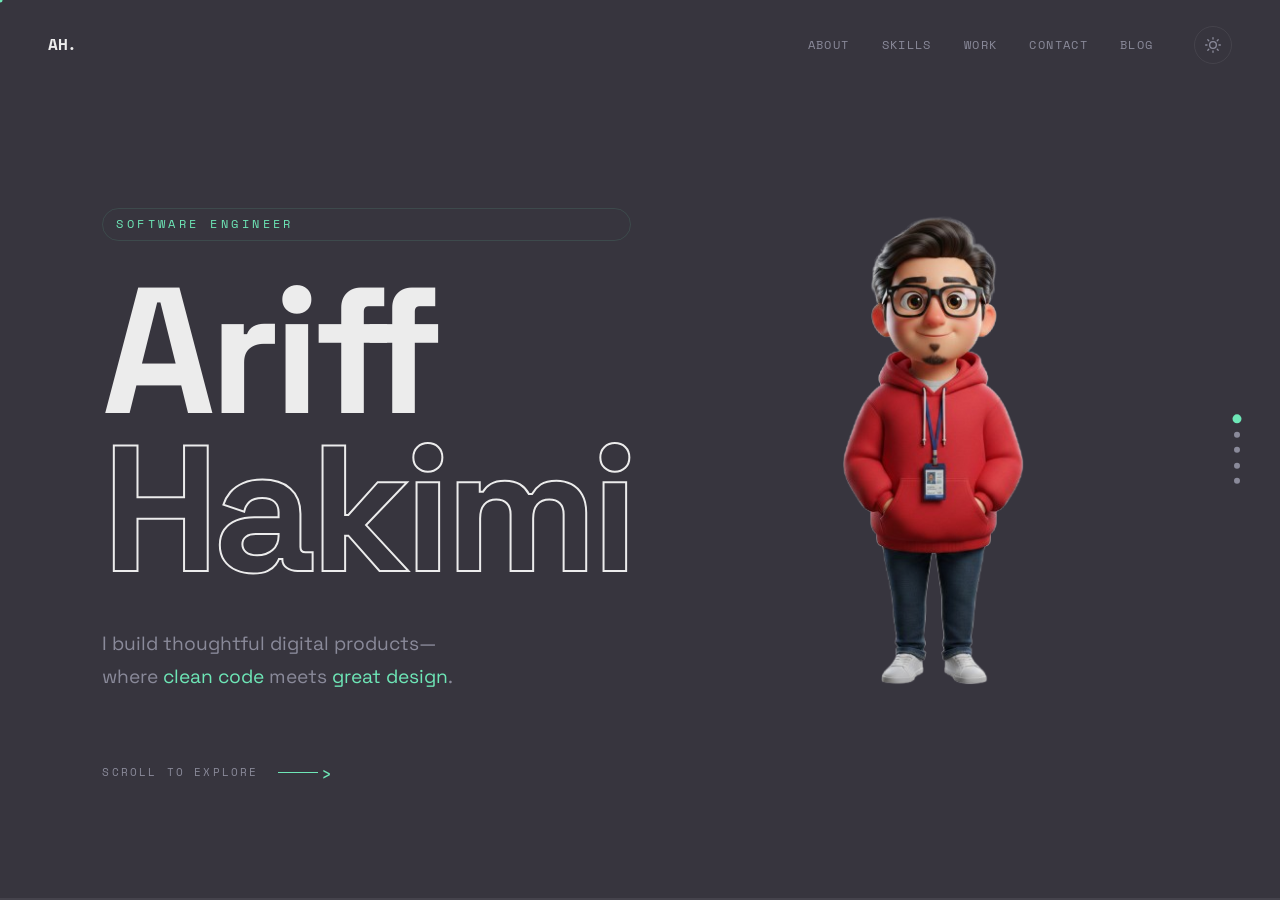
==== index.html @ 16400942 "Enable horizontal swipe navigation on mobile Replace the vertical-scroll mobile layout with the same" ====
<!DOCTYPE html>
<html lang="en" data-theme="dark">
<head>
  <meta charset="UTF-8" />
  <meta name="viewport" content="width=device-width, initial-scale=1.0" />
  <title>Ariff Hakimi — Software Engineer</title>
  <link rel="preconnect" href="https://fonts.googleapis.com" />
  <link rel="preconnect" href="https://fonts.gstatic.com" crossorigin />
  <link href="https://fonts.googleapis.com/css2?family=Space+Grotesk:wght@300;400;500;600;700&family=Space+Mono:ital,wght@0,400;0,700;1,400&display=swap" rel="stylesheet" />
  <link rel="stylesheet" href="style.css" />
</head>
<body>

  <!-- Custom cursor -->
  <div class="cursor" id="cursor"></div>
  <div class="cursor-dot" id="cursorDot"></div>

  <!-- Fixed nav -->
  <nav class="nav">
    <a href="#" class="nav-logo" onclick="scrollToPanel(0)">AH.</a>
    <div class="nav-right">
      <div class="nav-links">
        <button class="nav-link" onclick="scrollToPanel(1)">About</button>
        <button class="nav-link" onclick="scrollToPanel(2)">Skills</button>
        <button class="nav-link" onclick="scrollToPanel(3)">Work</button>
        <button class="nav-link" onclick="scrollToPanel(4)">Contact</button>
        <a href="blog.html" class="nav-link">Blog</a>
      </div>
      <button class="theme-toggle" id="themeToggle" aria-label="Toggle theme">
        <svg class="icon-sun" xmlns="http://www.w3.org/2000/svg" viewBox="0 0 24 24" fill="none" stroke="currentColor" stroke-width="2" stroke-linecap="round" stroke-linejoin="round">
          <circle cx="12" cy="12" r="5"/><line x1="12" y1="1" x2="12" y2="3"/><line x1="12" y1="21" x2="12" y2="23"/><line x1="4.22" y1="4.22" x2="5.64" y2="5.64"/><line x1="18.36" y1="18.36" x2="19.78" y2="19.78"/><line x1="1" y1="12" x2="3" y2="12"/><line x1="21" y1="12" x2="23" y2="12"/><line x1="4.22" y1="19.78" x2="5.64" y2="18.36"/><line x1="18.36" y1="5.64" x2="19.78" y2="4.22"/>
        </svg>
        <svg class="icon-moon" xmlns="http://www.w3.org/2000/svg" viewBox="0 0 24 24" fill="none" stroke="currentColor" stroke-width="2" stroke-linecap="round" stroke-linejoin="round">
          <path d="M21 12.79A9 9 0 1 1 11.21 3 7 7 0 0 0 21 12.79z"/>
        </svg>
      </button>
    </div>
  </nav>

  <!-- Progress indicator -->
  <div class="progress-track">
    <div class="progress-fill" id="progressFill"></div>
  </div>

  <!-- Section dots indicator -->
  <div class="section-dots" id="sectionDots">
    <button class="dot active" onclick="scrollToPanel(0)" aria-label="Hero"></button>
    <button class="dot" onclick="scrollToPanel(1)" aria-label="About"></button>
    <button class="dot" onclick="scrollToPanel(2)" aria-label="Skills"></button>
    <button class="dot" onclick="scrollToPanel(3)" aria-label="Projects"></button>
    <button class="dot" onclick="scrollToPanel(4)" aria-label="Contact"></button>
  </div>

  <!-- Horizontal scroll wrapper -->
  <div class="scroll-wrapper" id="scrollWrapper">

    <!-- ─── PANEL 1: HERO ─────────────────────────────────── -->
    <section class="panel panel-hero" id="panel-0">
      <div class="panel-inner">
        <span class="eyebrow">Software Engineer</span>
        <h1 class="hero-name">
          <span class="name-line">Ariff</span>
          <span class="name-line accent-stroke">Hakimi</span>
        </h1>
        <p class="hero-sub">
          I build thoughtful digital products—<br />
          where <em>clean code</em> meets <em>great design</em>.
        </p>
        <div class="scroll-hint">
          <span class="scroll-hint-text scroll-hint-desktop">scroll to explore</span>
          <span class="scroll-hint-text scroll-hint-mobile">swipe to explore</span>
          <div class="scroll-hint-arrow">
            <div class="arrow-line"></div>
            <div class="arrow-head">›</div>
          </div>
        </div>
      </div>
      <div class="hero-gif-wrap">
        <img src="public/heroimg.png" alt="Ariff Hakimi" class="hero-gif" />
      </div>
    </section>

    <!-- ─── PANEL 2: ABOUT ────────────────────────────────── -->
    <section class="panel panel-about" id="panel-1">
      <div class="panel-inner about-inner">
        <div class="panel-label">02 / About</div>
        <h2 class="section-heading">A bit<br />about me.</h2>
        <div class="about-body">
          <p>
            I'm a software engineer passionate about building things that live on the internet.
            I care deeply about <em>developer experience</em>, <em>performance</em>, and making
            interfaces that feel as good as they look.
          </p>
          <p>
            Currently exploring the intersections of modern web architecture, AI tooling,
            and beautifully functional UX.
          </p>
          <div class="about-stats">
            <div class="stat">
              <span class="stat-num">6+</span>
              <span class="stat-label">Years coding</span>
            </div>
            <div class="stat">
              <span class="stat-num">10+</span>
              <span class="stat-label">Projects involved</span>
            </div>
            <div class="stat">
              <span class="stat-num">∞</span>
              <span class="stat-label">Curiosity</span>
            </div>
          </div>
        </div>
      </div>

      <!-- Career timeline -->
      <div class="timeline-wrap">
        <div class="panel-label">Career</div>
        <div class="timeline">

          <div class="tl-item" data-index="0">
            <div class="tl-dot"></div>
            <div class="tl-content">
              <span class="tl-period">Sept 2019 – May 2020</span>
              <h4 class="tl-role">Digital Team Developer <span class="tl-badge">Intern</span></h4>
              <p class="tl-company">Schlumberger WTA Sdn Bhd</p>
            </div>
          </div>

          <div class="tl-item" data-index="1">
            <div class="tl-dot"></div>
            <div class="tl-content">
              <span class="tl-period">May 2021 – Feb 2022</span>
              <h4 class="tl-role">System Analyst</h4>
              <p class="tl-company">Independent Data Services (Asia) Sdn Bhd</p>
            </div>
          </div>

          <div class="tl-item" data-index="2">
            <div class="tl-dot"></div>
            <div class="tl-content">
              <span class="tl-period">Feb 2022 – Sept 2024</span>
              <h4 class="tl-role">Software Engineer</h4>
              <p class="tl-company">Danica Pension</p>
            </div>
          </div>

          <div class="tl-item tl-item--active" data-index="3">
            <div class="tl-dot"></div>
            <div class="tl-content">
              <span class="tl-period">Sept 2024 – Present</span>
              <h4 class="tl-role">Software Engineer <span class="tl-badge">Mendix</span></h4>
              <p class="tl-company">Orangeleaf Consulting</p>
            </div>
          </div>

        </div>

        <!-- Single shared modal, appears to the right -->
        <div class="tl-modal" id="tlModal">
          <ul class="tl-modal-list" id="tlModalList"></ul>
        </div>

      </div>
    </section>

    <!-- ─── PANEL 3: SKILLS ───────────────────────────────── -->
    <section class="panel panel-skills" id="panel-2">
      <div class="panel-inner skills-inner">
        <div class="panel-label">03 / Skills</div>
        <h2 class="section-heading">What I<br />work with.</h2>
        <div class="skills-rows">

          <div class="skill-row">
            <span class="skill-row-label">Frontend</span>
            <div class="skill-tags">
              <span class="skill-tag"><img class="skill-logo" src="https://cdn.jsdelivr.net/gh/devicons/devicon@latest/icons/react/react-original.svg" alt="">React / Next.js</span>
              <span class="skill-tag"><img class="skill-logo" src="https://cdn.jsdelivr.net/gh/devicons/devicon@latest/icons/typescript/typescript-original.svg" alt="">TypeScript</span>
              <span class="skill-tag"><img class="skill-logo" src="https://cdn.jsdelivr.net/gh/devicons/devicon@latest/icons/tailwindcss/tailwindcss-original.svg" alt="">CSS / Tailwind</span>
              <span class="skill-tag"><img class="skill-logo" src="https://cdn.jsdelivr.net/gh/devicons/devicon@latest/icons/vuejs/vuejs-original.svg" alt="">Vue.js</span>
            </div>
            <span class="skill-count">04</span>
          </div>

          <div class="skill-row">
            <span class="skill-row-label">Backend</span>
            <div class="skill-tags">
              <span class="skill-tag"><img class="skill-logo" src="https://cdn.jsdelivr.net/gh/devicons/devicon@latest/icons/nodejs/nodejs-original.svg" alt="">Node.js / Express</span>
              <span class="skill-tag"><img class="skill-logo" src="https://cdn.jsdelivr.net/gh/devicons/devicon@latest/icons/python/python-original.svg" alt="">Python / FastAPI</span>
              <span class="skill-tag">REST APIs</span>
              <span class="skill-tag"><img class="skill-logo" src="https://cdn.jsdelivr.net/gh/devicons/devicon@latest/icons/ibmcloud/ibmcloud-original.svg" alt="">Mainframe (COBOL)</span>
            </div>
            <span class="skill-count">04</span>
          </div>

          <div class="skill-row">
            <span class="skill-row-label">Database</span>
            <div class="skill-tags">
              <span class="skill-tag"><img class="skill-logo" src="https://cdn.jsdelivr.net/gh/devicons/devicon@latest/icons/postgresql/postgresql-original.svg" alt="">PostgreSQL</span>
              <span class="skill-tag"><img class="skill-logo" src="https://cdn.jsdelivr.net/gh/devicons/devicon@latest/icons/mysql/mysql-original.svg" alt="">MySQL</span>
              <span class="skill-tag"><img class="skill-logo" src="https://cdn.jsdelivr.net/gh/devicons/devicon@latest/icons/microsoftsqlserver/microsoftsqlserver-plain.svg" alt="">MSSQL</span>
              <span class="skill-tag"><img class="skill-logo" src="https://cdn.jsdelivr.net/gh/devicons/devicon@latest/icons/supabase/supabase-original.svg" alt="">Supabase</span>
            </div>
            <span class="skill-count">04</span>
          </div>

          <div class="skill-row">
            <span class="skill-row-label">Tooling</span>
            <div class="skill-tags">
              <span class="skill-tag"><img class="skill-logo" src="https://cdn.jsdelivr.net/gh/devicons/devicon@latest/icons/git/git-original.svg" alt="">Git / GitHub</span>
              <span class="skill-tag"><img class="skill-logo" src="https://cdn.jsdelivr.net/gh/devicons/devicon@latest/icons/docker/docker-original.svg" alt="">Docker</span>
              <span class="skill-tag"><img class="skill-logo" src="https://cdn.jsdelivr.net/gh/devicons/devicon@latest/icons/amazonwebservices/amazonwebservices-original.svg" alt="">AWS / Vercel</span>
              <span class="skill-tag"><img class="skill-logo" src="https://cdn.jsdelivr.net/gh/devicons/devicon@latest/icons/figma/figma-original.svg" alt="">Figma</span>
              <span class="skill-tag"><img class="skill-logo" src="https://cdn.jsdelivr.net/gh/devicons/devicon@latest/icons/linux/linux-original.svg" alt="">Linux / Bash</span>
              <span class="skill-tag"><img class="skill-logo" src="https://cdn.simpleicons.org/mendix" alt="">Mendix</span>
            </div>
            <span class="skill-count">06</span>
          </div>

        </div>
      </div>
    </section>

    <!-- ─── PANEL 4: PROJECTS ─────────────────────────────── -->
    <section class="panel panel-projects" id="panel-3">
      <div class="panel-inner projects-inner">
        <div class="projects-header">
          <div>
            <div class="panel-label">04 / Work</div>
            <h2 class="section-heading">My<br />projects.</h2>
          </div>
          <div class="carousel-controls">
            <button class="carousel-btn" id="projectsPrev" aria-label="Previous">←</button>
            <button class="carousel-btn" id="projectsNext" aria-label="Next">→</button>
          </div>
        </div>
        <div class="projects-carousel-wrap" id="projectsWrap">
        <div class="projects-scroll" id="projectsScroll">

          <a class="project-card" href="https://tempahstudio.com" target="_blank" rel="noopener">
            <div class="project-card-header">
              <span class="project-idx">01</span>
              <span class="project-category">SaaS Platform</span>
            </div>
            <h3 class="project-name">Tempah Studio</h3>
            <p class="project-desc">Founding-engineer-built studio booking SaaS trusted by 50+ SME photography studios and 173k+ customers across Malaysia.</p>
            <div class="project-stack">
              <span>React</span><span>PostgreSQL</span><span>REST API</span><span>Webhooks</span><span>Serverless</span><span>Cron Jobs</span>
            </div>
            <div class="project-card-footer">
              <span class="project-domain">tempahstudio.com</span>
              <span class="project-arrow">↗</span>
            </div>
          </a>

          <a class="project-card" href="https://eastscapehomestay.com" target="_blank" rel="noopener">
            <div class="project-card-header">
              <span class="project-idx">02</span>
              <span class="project-category">Booking System</span>
            </div>
            <h3 class="project-name">Eastscape Homestay</h3>
            <p class="project-desc">Full-stack booking management system for a homestay business — handling reservations, availability, and guest coordination.</p>
            <div class="project-stack">
              <span>React</span><span>Node.js</span><span>PostgreSQL</span><span>REST API</span>
            </div>
            <div class="project-card-footer">
              <span class="project-domain">eastscapehomestay.com</span>
              <span class="project-arrow">↗</span>
            </div>
          </a>

          <a class="project-card" href="https://fotokonvo.com" target="_blank" rel="noopener">
            <div class="project-card-header">
              <span class="project-idx">03</span>
              <span class="project-category">Booking System</span>
            </div>
            <h3 class="project-name">Fotokonvo</h3>
            <p class="project-desc">Convocation photography booking platform connecting graduates with photographers across university events in Malaysia.</p>
            <div class="project-stack">
              <span>React</span><span>Node.js</span><span>PostgreSQL</span><span>REST API</span>
            </div>
            <div class="project-card-footer">
              <span class="project-domain">fotokonvo.com</span>
              <span class="project-arrow">↗</span>
            </div>
          </a>

          <a class="project-card" href="https://bantalkuantan.com" target="_blank" rel="noopener">
            <div class="project-card-header">
              <span class="project-idx">04</span>
              <span class="project-category">E-Commerce</span>
            </div>
            <h3 class="project-name">Bantal Kuantan</h3>
            <p class="project-desc">E-commerce storefront empowering local SMEs in Kuantan with product listings, order management, and online payments.</p>
            <div class="project-stack">
              <span>React</span><span>Node.js</span><span>PostgreSQL</span><span>REST API</span>
            </div>
            <div class="project-card-footer">
              <span class="project-domain">bantalkuantan.com</span>
              <span class="project-arrow">↗</span>
            </div>
          </a>

          <a class="project-card" href="https://caristudioraya.com" target="_blank" rel="noopener">
            <div class="project-card-header">
              <span class="project-idx">05</span>
              <span class="project-category">Directory</span>
            </div>
            <h3 class="project-name">Cari Studio Raya</h3>
            <p class="project-desc">Studio discovery platform helping users find and book the nearest photography studio for their Raya photoshoot.</p>
            <div class="project-stack">
              <span>Vue.js</span><span>Python</span><span>FastAPI</span><span>PostgreSQL</span>
            </div>
            <div class="project-card-footer">
              <span class="project-domain">caristudioraya.com</span>
              <span class="project-arrow">↗</span>
            </div>
          </a>

          <a class="project-card" href="https://nakkawen.vercel.app" target="_blank" rel="noopener">
            <div class="project-card-header">
              <span class="project-idx">06</span>
              <span class="project-category">Web App</span>
            </div>
            <h3 class="project-name">Nakkawen</h3>
            <p class="project-desc">Digital wedding management platform for couples — centralising vendor coordination, guest lists, budgets, and event timelines.</p>
            <div class="project-stack">
              <span>Next.js</span><span>TypeScript</span><span>Supabase</span>
            </div>
            <div class="project-card-footer">
              <span class="project-domain">nakkawen.vercel.app</span>
              <span class="project-arrow">↗</span>
            </div>
          </a>

          <a class="project-card" href="https://nakraya.vercel.app" target="_blank" rel="noopener">
            <div class="project-card-header">
              <span class="project-idx">07</span>
              <span class="project-category">Digital Card</span>
            </div>
            <h3 class="project-name">Nakraya</h3>
            <p class="project-desc">Shareable digital Raya greeting card platform — send personalised festive messages with beautifully crafted designs.</p>
            <div class="project-stack">
              <span>React</span><span>TypeScript</span><span>Vercel</span>
            </div>
            <div class="project-card-footer">
              <span class="project-domain">nakraya.vercel.app</span>
              <span class="project-arrow">↗</span>
            </div>
          </a>

        </div>
        </div><!-- /projects-carousel-wrap -->
      </div>
    </section>

    <!-- ─── PANEL 5: CONTACT ──────────────────────────────── -->
    <section class="panel panel-contact" id="panel-4">
      <div class="panel-inner">
        <div class="panel-label">05 / Contact</div>
        <h2 class="section-heading contact-heading">Let's build<br />something<br /><em>great</em>.</h2>
        <p class="contact-desc">
          Open to new opportunities, collaborations,<br />and interesting conversations.
        </p>
        <a href="mailto:ariffhakimichik@gmail.com" class="contact-email">ariffhakimichik@gmail.com / +60 11-2994 7089</a>
        <div class="social-row">
          <a href="https://github.com/Ariffkmy" class="social-link" target="_blank" rel="noopener">GitHub</a>
          <span class="social-sep">·</span>
          <a href="https://www.linkedin.com/in/ariff-hakimi-chik-3029311b0/" class="social-link" target="_blank" rel="noopener">LinkedIn</a>
          <span class="social-sep">·</span>
          <a href="https://api.whatsapp.com/send/?phone=%2B601129947089&text&type=phone_number&app_absent=0" class="social-link" target="_blank" rel="noopener">Whatsapp</a>
        </div>
        <p class="footer-copy">© 2023 Ariff Hakimi. Crafted with care.</p>
      </div>
      <div class="panel-deco">AH</div>
    </section>

  </div><!-- /scroll-wrapper -->

  <script src="script.js"></script>
</body>
</html>
---- style.css ----
/* =============================================
   TOKENS & THEME
   ============================================= */
:root {
  --bg:          #37353E;
  --bg-alt:      #2F2D36;
  --fg:          #ececec;
  --fg-muted:    #8A8A9A;
  --accent:      #6EE7B7;      /* emerald mint */
  --accent-dim:  rgba(110, 231, 183, 0.12);
  --border:      rgba(255, 255, 255, 0.07);
  --card:        rgba(255, 255, 255, 0.03);

  --font-sans:   'Space Grotesk', system-ui, sans-serif;
  --font-mono:   'Space Mono', monospace;

  --ease-out:    cubic-bezier(0.16, 1, 0.3, 1);
  --transition:  0.35s var(--ease-out);
}

[data-theme="light"] {
  --bg:          #f7f7f3;
  --bg-alt:      #efefeb;
  --fg:          #111111;
  --fg-muted:    #999;
  --accent:      #059669;
  --accent-dim:  rgba(5, 150, 105, 0.1);
  --border:      rgba(0, 0, 0, 0.07);
  --card:        rgba(0, 0, 0, 0.03);
}

/* =============================================
   RESET
   ============================================= */
*, *::before, *::after {
  box-sizing: border-box;
  margin: 0;
  padding: 0;
}

html {
  overflow: hidden;
  height: 100%;
}

body {
  height: 100%;
  overflow: hidden;
  background: var(--bg);
  color: var(--fg);
  font-family: var(--font-sans);
  font-size: 16px;
  line-height: 1.6;
  transition: background var(--transition), color var(--transition);
  cursor: none;
}

em {
  font-style: normal;
  color: var(--accent);
}

a {
  color: inherit;
  text-decoration: none;
}

button {
  cursor: none;
  background: none;
  border: none;
  font-family: inherit;
}

/* =============================================
   CUSTOM CURSOR
   ============================================= */
.cursor {
  position: fixed;
  width: 36px;
  height: 36px;
  border: 1.5px solid var(--accent);
  border-radius: 50%;
  pointer-events: none;
  z-index: 9999;
  transform: translate(-50%, -50%);
  transition: width 0.25s var(--ease-out),
              height 0.25s var(--ease-out),
              border-color 0.25s,
              opacity 0.25s;
  mix-blend-mode: normal;
}

.cursor-dot {
  position: fixed;
  width: 5px;
  height: 5px;
  background: var(--accent);
  border-radius: 50%;
  pointer-events: none;
  z-index: 9999;
  transform: translate(-50%, -50%);
}

body.cursor-hover .cursor {
  width: 56px;
  height: 56px;
  border-color: var(--accent);
  background: var(--accent-dim);
}

/* =============================================
   NAV
   ============================================= */
.nav {
  position: fixed;
  top: 0;
  left: 0;
  right: 0;
  z-index: 500;
  display: flex;
  align-items: center;
  justify-content: space-between;
  padding: 1.6rem 3rem;
  pointer-events: none;
}

.nav-logo {
  font-family: var(--font-mono);
  font-size: 1rem;
  font-weight: 700;
  color: var(--fg);
  letter-spacing: -0.02em;
  pointer-events: all;
  transition: color var(--transition);
}

.nav-logo:hover {
  color: var(--accent);
}

.nav-right {
  display: flex;
  align-items: center;
  gap: 2.5rem;
  pointer-events: all;
}

.nav-links {
  display: flex;
  gap: 2rem;
}

.nav-link {
  font-family: var(--font-mono);
  font-size: 0.72rem;
  letter-spacing: 0.12em;
  text-transform: uppercase;
  color: var(--fg-muted);
  transition: color var(--transition);
  padding: 0;
}

.nav-link:hover {
  color: var(--accent);
}

.theme-toggle {
  width: 2.4rem;
  height: 2.4rem;
  border-radius: 50%;
  border: 1.5px solid var(--border);
  color: var(--fg-muted);
  display: flex;
  align-items: center;
  justify-content: center;
  transition: border-color var(--transition),
              color var(--transition),
              transform 0.4s var(--ease-out);
}

.theme-toggle:hover {
  border-color: var(--accent);
  color: var(--accent);
  transform: rotate(30deg);
}

.theme-toggle svg {
  width: 1rem;
  height: 1rem;
}

[data-theme="dark"]  .icon-moon { display: none; }
[data-theme="dark"]  .icon-sun  { display: block; }
[data-theme="light"] .icon-sun  { display: none; }
[data-theme="light"] .icon-moon { display: block; }

/* =============================================
   PROGRESS BAR
   ============================================= */
.progress-track {
  position: fixed;
  bottom: 0;
  left: 0;
  right: 0;
  height: 2px;
  background: var(--border);
  z-index: 500;
}

.progress-fill {
  height: 100%;
  width: 0%;
  background: var(--accent);
  transition: width 0.1s linear;
}

/* =============================================
   SECTION DOTS
   ============================================= */
.section-dots {
  position: fixed;
  right: 2.5rem;
  top: 50%;
  transform: translateY(-50%);
  z-index: 500;
  display: flex;
  flex-direction: column;
  gap: 0.6rem;
}

.dot {
  width: 6px;
  height: 6px;
  border-radius: 50%;
  background: var(--fg-muted);
  transition: background var(--transition),
              transform 0.25s var(--ease-out);
  padding: 0;
}

.dot.active {
  background: var(--accent);
  transform: scale(1.5);
}

.dot:hover {
  background: var(--accent);
}

/* =============================================
   HORIZONTAL SCROLL WRAPPER
   ============================================= */
.scroll-wrapper {
  display: flex;
  flex-direction: row;
  width: 500vw;              /* 5 panels × 100vw */
  height: 100vh;
  will-change: transform;
  transition: none;          /* JS handles animation */
}

/* =============================================
   PANELS — BASE
   ============================================= */
.panel {
  width: 100vw;
  height: 100vh;
  flex-shrink: 0;
  display: flex;
  align-items: center;
  position: relative;
  overflow: hidden;
}

.panel-inner {
  position: relative;
  z-index: 2;
  padding: 0 clamp(3rem, 8vw, 8rem);
  padding-top: 6rem;
}

/* Large decorative background number */
.panel-deco {
  position: absolute;
  right: -0.05em;
  bottom: -0.15em;
  font-size: clamp(14rem, 28vw, 26rem);
  font-weight: 700;
  font-family: var(--font-mono);
  color: var(--border);
  line-height: 1;
  pointer-events: none;
  user-select: none;
  z-index: 1;
  letter-spacing: -0.05em;
}

.panel-label {
  font-family: var(--font-mono);
  font-size: 0.7rem;
  letter-spacing: 0.2em;
  text-transform: uppercase;
  color: var(--accent);
  margin-bottom: 1.2rem;
}

.section-heading {
  font-size: clamp(2.8rem, 5vw, 4.5rem);
  font-weight: 700;
  line-height: 1.08;
  letter-spacing: -0.03em;
  margin-bottom: 2.5rem;
}

/* =============================================
   PANEL 1 — HERO
   ============================================= */
.panel-hero {
  align-items: flex-start;
  justify-content: flex-start;
}

.panel-hero .panel-inner {
  display: flex;
  flex-direction: column;
  justify-content: center;
  height: 100%;
}

.eyebrow {
  display: inline-block;
  font-family: var(--font-mono);
  font-size: 0.72rem;
  letter-spacing: 0.3em;
  text-transform: uppercase;
  color: var(--accent);
  margin-bottom: 2rem;
  padding: 0.4rem 0.8rem;
  border: 1px solid var(--accent-dim);
  border-radius: 2rem;
}

.hero-name {
  font-size: clamp(6rem, 14vw, 13rem);
  font-weight: 700;
  line-height: 0.88;
  letter-spacing: -0.04em;
  margin-bottom: 2.5rem;
  display: flex;
  flex-direction: column;
}

.name-line {
  display: block;
}

.accent-stroke {
  -webkit-text-stroke: 2px var(--fg);
  color: transparent;
  transition: -webkit-text-stroke-color var(--transition), color var(--transition);
}

.accent-stroke:hover {
  color: var(--accent);
  -webkit-text-stroke-color: transparent;
}

/* ─── HERO GIF ─── */
.hero-gif-wrap {
  position: absolute;
  right: clamp(3rem, 8vw, 8rem);
  top: 50%;
  transform: translateY(-50%);
  z-index: 2;
  width: clamp(260px, 38vw, 560px);
}

.hero-gif {
  width: 100%;
  height: auto;
  display: block;
}

.hero-sub {
  font-size: clamp(1rem, 1.8vw, 1.2rem);
  color: var(--fg-muted);
  line-height: 1.7;
  max-width: 420px;
  margin-bottom: 4rem;
}

.scroll-hint {
  display: flex;
  align-items: center;
  gap: 1.2rem;
  color: var(--fg-muted);
}

.scroll-hint-text {
  font-family: var(--font-mono);
  font-size: 0.68rem;
  letter-spacing: 0.2em;
  text-transform: uppercase;
}

.scroll-hint-mobile { display: none; }

.scroll-hint-arrow {
  display: flex;
  align-items: center;
  gap: 0.3rem;
}

.arrow-line {
  width: 2.5rem;
  height: 1px;
  background: var(--accent);
  animation: stretchLine 2s ease-in-out infinite;
  transform-origin: left;
}

.arrow-head {
  color: var(--accent);
  font-size: 1.2rem;
  animation: nudgeRight 2s ease-in-out infinite;
}

@keyframes stretchLine {
  0%, 100% { transform: scaleX(1); opacity: 0.6; }
  50%       { transform: scaleX(1.4); opacity: 1; }
}

@keyframes nudgeRight {
  0%, 100% { transform: translateX(0); }
  50%       { transform: translateX(4px); }
}

/* =============================================
   PANEL 2 — ABOUT
   ============================================= */
.panel-about {
  background: var(--bg-alt);
}

.about-inner {
  max-width: 680px;
}

.about-body p {
  font-size: clamp(1rem, 1.6vw, 1.15rem);
  line-height: 1.8;
  color: var(--fg);
  margin-bottom: 1.4rem;
}

.about-stats {
  display: flex;
  gap: 3rem;
  margin-top: 3.5rem;
  padding-top: 2.5rem;
  border-top: 1px solid var(--border);
}

.stat-num {
  display: block;
  font-family: var(--font-mono);
  font-size: 2.4rem;
  font-weight: 700;
  color: var(--accent);
  line-height: 1;
  margin-bottom: 0.4rem;
}

.stat-label {
  display: block;
  font-size: 0.78rem;
  color: var(--fg-muted);
  letter-spacing: 0.05em;
}

/* Career timeline */
.timeline-wrap {
  position: relative;
  z-index: 2;
  padding: 0 clamp(2rem, 5vw, 5rem);
  padding-top: 6rem;
  display: flex;
  flex-direction: column;
  justify-content: center;
  height: 100%;
  min-width: 360px;
  border-left: 1px solid var(--border);
}

.timeline {
  display: flex;
  flex-direction: column;
  gap: 0;
  margin-top: 1.5rem;
  position: relative;
}

.timeline::before {
  content: '';
  position: absolute;
  left: 7px;
  top: 8px;
  bottom: 8px;
  width: 1px;
  background: var(--border);
}

.tl-item {
  display: flex;
  gap: 1.4rem;
  padding-bottom: 3.2rem;
  position: relative;
}

.tl-item:last-child {
  padding-bottom: 0;
}

.tl-dot {
  width: 15px;
  height: 15px;
  border-radius: 50%;
  border: 2px solid var(--fg-muted);
  background: var(--bg);
  flex-shrink: 0;
  margin-top: 3px;
  transition: border-color var(--transition), background var(--transition);
  position: relative;
  z-index: 1;
}

.tl-item--active .tl-dot {
  border-color: var(--accent);
  background: var(--accent);
  box-shadow: 0 0 0 4px var(--accent-dim);
}

.tl-period {
  font-family: var(--font-mono);
  font-size: 0.65rem;
  letter-spacing: 0.1em;
  color: var(--fg-muted);
  display: block;
  margin-bottom: 0.35rem;
}

.tl-role {
  font-size: 0.95rem;
  font-weight: 600;
  color: var(--fg);
  margin-bottom: 0.2rem;
  display: flex;
  align-items: center;
  gap: 0.5rem;
}

.tl-badge {
  font-family: var(--font-mono);
  font-size: 0.58rem;
  letter-spacing: 0.1em;
  text-transform: uppercase;
  color: var(--accent);
  border: 1px solid var(--accent-dim);
  padding: 0.1rem 0.45rem;
  border-radius: 2rem;
  font-weight: 400;
}

.tl-company {
  font-size: 0.82rem;
  color: var(--fg-muted);
}

.tl-item--active .tl-period,
.tl-item--active .tl-company {
  color: var(--accent);
  opacity: 0.8;
}

/* Hover — accent text colour on the hovered entry */
.tl-item:hover .tl-period,
.tl-item:hover .tl-role,
.tl-item:hover .tl-company {
  color: var(--accent);
  transition: color 0.2s;
}

.tl-item:hover .tl-dot {
  border-color: var(--accent);
}

/* Shared modal to the right of the timeline */
.timeline-wrap {
  position: relative;
}

.tl-modal {
  position: absolute;
  left: calc(100% + 2rem);
  top: 50%;
  transform: translateY(-50%) translateX(8px);
  width: 260px;
  background: var(--bg);
  border: 1px solid var(--accent);
  border-radius: 0.9rem;
  padding: 1.2rem 1.4rem;
  opacity: 0;
  pointer-events: none;
  transition: opacity 0.25s var(--ease-out), transform 0.25s var(--ease-out);
  z-index: 20;
}

.tl-modal.visible {
  opacity: 1;
  transform: translateY(-50%) translateX(0);
}

.tl-modal-list {
  list-style: none;
  display: flex;
  flex-direction: column;
  gap: 0.6rem;
}

.tl-modal-list li {
  font-size: 0.78rem;
  color: var(--fg);
  line-height: 1.55;
  padding-left: 1rem;
  position: relative;
}

.tl-modal-list li::before {
  content: '—';
  position: absolute;
  left: 0;
  color: var(--accent);
  font-size: 0.6rem;
  top: 0.15em;
}

/* =============================================
   PANEL 3 — SKILLS
   ============================================= */
.skills-inner {
  width: 100%;
  max-width: 960px;
}

.skills-rows {
  display: flex;
  flex-direction: column;
  margin-top: 0.5rem;
}

.skill-row {
  display: flex;
  align-items: center;
  gap: 2rem;
  padding: 1.15rem 1rem 1.15rem 1.4rem;
  border-bottom: 1px solid var(--border);
  border-left: 2px solid transparent;
  transition: border-color var(--transition),
              background var(--transition);
}

.skill-row:first-child {
  border-top: 1px solid var(--border);
}

.skill-row:hover {
  border-left-color: var(--accent);
  background: var(--accent-dim);
}

.skill-row-label {
  font-family: var(--font-mono);
  font-size: 0.63rem;
  letter-spacing: 0.18em;
  text-transform: uppercase;
  color: var(--accent);
  min-width: 82px;
  flex-shrink: 0;
}

.skill-tags {
  display: flex;
  flex-wrap: wrap;
  gap: 0.5rem;
  flex: 1;
}

.skill-tag {
  display: inline-flex;
  align-items: center;
  gap: 0.45rem;
  padding: 0.28rem 0.8rem;
  border: 1px solid var(--border);
  border-radius: 2rem;
  font-size: 0.82rem;
  color: var(--fg);
  transition: border-color var(--transition),
              color var(--transition),
              background var(--transition);
}

.skill-tag:hover {
  border-color: var(--accent);
  color: var(--accent);
  background: var(--accent-dim);
}

.skill-count {
  font-family: var(--font-mono);
  font-size: 0.6rem;
  color: var(--fg-muted);
  letter-spacing: 0.08em;
  flex-shrink: 0;
}

.skill-logo {
  width: 16px;
  height: 16px;
  object-fit: contain;
  flex-shrink: 0;
  opacity: 0.9;
}

/* =============================================
   PANEL 4 — PROJECTS
   ============================================= */
.panel-projects {
  background: var(--bg-alt);
}

.projects-inner {
  width: 100%;
  max-width: unset;
}

.projects-header {
  display: flex;
  align-items: flex-end;
  justify-content: space-between;
  margin-bottom: 1.5rem;
}

.projects-inner .section-heading {
  margin-bottom: 0;
}

.carousel-controls {
  display: flex;
  gap: 0.5rem;
  padding-bottom: 0.2rem;
}

.carousel-btn {
  width: 2.4rem;
  height: 2.4rem;
  border-radius: 50%;
  border: none;
  background: var(--fg);
  color: var(--bg);
  display: flex;
  align-items: center;
  justify-content: center;
  font-size: 1rem;
  transition: background var(--transition), color var(--transition);
}

.carousel-btn:hover {
  background: var(--accent);
  color: var(--bg);
}

.projects-carousel-wrap {
  position: relative;
}

.projects-carousel-wrap::before,
.projects-carousel-wrap::after {
  content: '';
  position: absolute;
  top: 0;
  bottom: 0;
  width: 80px;
  z-index: 2;
  pointer-events: none;
  opacity: 0;
  transition: opacity 0.3s var(--ease-out);
}

.projects-carousel-wrap::before {
  left: 0;
  background: linear-gradient(to right, var(--accent), transparent);
}

.projects-carousel-wrap::after {
  right: 0;
  background: linear-gradient(to left, var(--accent), transparent);
}

.projects-carousel-wrap.can-scroll-left::before  { opacity: 0.18; }
.projects-carousel-wrap.can-scroll-right::after  { opacity: 0.18; }

.projects-scroll {
  display: flex;
  gap: 1.2rem;
  overflow-x: auto;
  overflow-y: hidden;
  scroll-snap-type: x mandatory;
  -webkit-overflow-scrolling: touch;
  scrollbar-width: none;
}

.projects-scroll::-webkit-scrollbar {
  display: none;
}

.project-card {
  flex-shrink: 0;
  width: 300px;
  height: 360px;
  background: var(--bg);
  border: 1px solid var(--border);
  border-radius: 1.2rem;
  padding: 1.8rem;
  display: flex;
  flex-direction: column;
  gap: 0.9rem;
  scroll-snap-align: start;
  text-decoration: none;
  color: inherit;
  transition: border-color var(--transition),
              transform var(--transition);
}

.project-card:hover {
  border-color: var(--accent);
  transform: translateY(-5px);
}

.project-card-header {
  display: flex;
  align-items: center;
  justify-content: space-between;
}

.project-idx {
  font-family: var(--font-mono);
  font-size: 0.6rem;
  color: var(--fg-muted);
  letter-spacing: 0.1em;
}

.project-category {
  font-family: var(--font-mono);
  font-size: 0.58rem;
  letter-spacing: 0.12em;
  text-transform: uppercase;
  color: var(--accent);
  border: 1px solid var(--accent-dim);
  padding: 0.1rem 0.5rem;
  border-radius: 2rem;
}

.project-name {
  font-size: 1.25rem;
  font-weight: 600;
  letter-spacing: -0.02em;
  line-height: 1.2;
}

.project-desc {
  font-size: 0.82rem;
  color: var(--fg-muted);
  line-height: 1.65;
  flex: 1;
}

.project-stack {
  display: flex;
  flex-wrap: wrap;
  gap: 0.35rem;
}

.project-stack span {
  font-family: var(--font-mono);
  font-size: 0.58rem;
  letter-spacing: 0.05em;
  padding: 0.12rem 0.5rem;
  border-radius: 2rem;
  background: var(--border);
  color: var(--fg-muted);
}

.project-card-footer {
  display: flex;
  align-items: center;
  justify-content: space-between;
  padding-top: 0.9rem;
  border-top: 1px solid var(--border);
  margin-top: auto;
}

.project-domain {
  font-family: var(--font-mono);
  font-size: 0.6rem;
  color: var(--fg-muted);
  letter-spacing: 0.04em;
  transition: color var(--transition);
}

.project-arrow {
  font-size: 1.1rem;
  color: var(--fg-muted);
  line-height: 1;
  transition: color var(--transition), transform var(--transition);
}

.project-card:hover .project-arrow {
  color: var(--accent);
  transform: translate(3px, -3px);
}

.project-card:hover .project-domain {
  color: var(--accent);
}

/* =============================================
   PANEL 5 — CONTACT
   ============================================= */
.panel-contact {
  align-items: flex-start;
  justify-content: flex-start;
}

.panel-contact .panel-inner {
  display: flex;
  flex-direction: column;
  justify-content: center;
  height: 100%;
}

.contact-heading {
  font-size: clamp(3rem, 6vw, 5.5rem);
}

.contact-heading em {
  display: block;
  -webkit-text-stroke: 2px var(--accent);
  color: transparent;
}

.contact-desc {
  font-size: 1.05rem;
  color: var(--fg-muted);
  line-height: 1.7;
  margin-bottom: 2.5rem;
  max-width: 400px;
}

.contact-email {
  display: inline-block;
  font-size: clamp(1.1rem, 2.2vw, 1.7rem);
  font-weight: 600;
  letter-spacing: -0.02em;
  color: var(--fg);
  position: relative;
  margin-bottom: 3rem;
  transition: color var(--transition);
}

.contact-email::after {
  content: '';
  position: absolute;
  bottom: -4px;
  left: 0;
  width: 100%;
  height: 2px;
  background: var(--accent);
  transform: scaleX(0.3);
  transform-origin: left;
  transition: transform 0.3s var(--ease-out);
}

.contact-email:hover {
  color: var(--accent);
}

.contact-email:hover::after {
  transform: scaleX(1);
}

.social-row {
  display: flex;
  align-items: center;
  gap: 1rem;
  margin-bottom: 4rem;
}

.social-link {
  font-family: var(--font-mono);
  font-size: 0.75rem;
  letter-spacing: 0.1em;
  text-transform: uppercase;
  color: var(--fg-muted);
  transition: color var(--transition);
}

.social-link:hover {
  color: var(--accent);
}

.social-sep {
  color: var(--border);
}

.footer-copy {
  font-family: var(--font-mono);
  font-size: 0.65rem;
  color: var(--fg-muted);
  letter-spacing: 0.08em;
  position: absolute;
  bottom: 2.5rem;
  left: clamp(3rem, 8vw, 8rem);
}

/* =============================================
   PANEL TRANSITION ANIMATIONS
   ============================================= */
.panel-inner {
  opacity: 0;
  transform: translateX(40px);
  transition: opacity 0.7s var(--ease-out),
              transform 0.7s var(--ease-out);
}

.panel.visible .panel-inner {
  opacity: 1;
  transform: translateX(0);
}

/* =============================================
   RESPONSIVE — Mobile
   ============================================= */
@media (max-width: 768px) {

  /* ── Disable custom cursor on touch devices ── */
  .cursor,
  .cursor-dot { display: none; }

  body { cursor: auto; }
  button { cursor: pointer; }

  /* ── Allow vertical overflow within each panel ── */
  .panel {
    overflow-y: auto;
  }

  /* ── Panel inner padding ── */
  .panel-inner {
    padding: 5rem 1.5rem 2.5rem;
  }

  /* ── Nav ── */
  .nav {
    padding: 1rem 1.5rem;
    background: var(--bg);
  }

  .nav-links      { display: none; }
  .progress-track { display: none; }

  /* ── Section dots — keep for horizontal nav indicator ── */
  .section-dots {
    right: 1rem;
  }

  /* ── Hero ── */
  .panel-hero {
    flex-direction: column;
    align-items: stretch;
    justify-content: flex-start;
  }

  .panel-hero .panel-inner {
    height: auto;
    width: 100%;
  }

  .hero-name {
    font-size: clamp(3.5rem, 16vw, 7rem);
  }

  .hero-sub { max-width: 100%; }

  /* Hide gif so hero fits in one screen height */
  .hero-gif-wrap { display: none; }

  /* Swap scroll hint text */
  .scroll-hint-desktop { display: none; }
  .scroll-hint-mobile  { display: inline; }

  /* ── About ── */
  .panel-about {
    flex-direction: column;
    align-items: stretch;
  }

  .about-inner  { max-width: 100%; }

  .about-stats  { gap: 1.5rem; }

  .timeline-wrap {
    border-left: none;
    border-top: 1px solid var(--border);
    padding: 2rem 1.5rem 3rem;
    min-width: unset;
    height: auto;
    padding-top: 2rem;
  }

  /* Hover modal doesn't work on touch — hide it */
  .tl-modal { display: none; }

  /* ── Skills ── */
  .skills-inner { max-width: 100%; }

  .skill-row {
    flex-wrap: wrap;
    gap: 0.8rem;
    padding-left: 0.8rem;
    border-left: none;
  }

  .skill-row-label { min-width: 100%; }
  .skill-count     { display: none; }

  /* ── Projects ── */
  .projects-inner { width: 100%; }

  .project-card   { width: 260px; }

  .projects-scroll { padding-bottom: 0.5rem; }

  /* ── Contact ── */
  .panel-contact {
    align-items: stretch;
  }

  .panel-contact .panel-inner {
    height: auto;
    padding-bottom: 4rem;
  }

  .contact-heading {
    font-size: clamp(2.5rem, 10vw, 4rem);
  }

  .contact-email {
    font-size: clamp(0.8rem, 3.5vw, 1.1rem);
    word-break: break-word;
  }

  .panel-deco { display: none; }

  .footer-copy {
    position: static;
    display: block;
    margin-top: 2rem;
    left: auto;
    bottom: auto;
  }
}

/* =============================================
   BLOG PAGE
   ============================================= */

/* Unlock normal scroll and cursor on blog page */
body.blog-page {
  overflow: auto;
  overflow-x: hidden;
  height: auto;
  cursor: auto;
}

body.blog-page button {
  cursor: pointer;
}

/* Nav background (blog page scrolls, so nav needs solid bg) */
body.blog-page .nav {
  background: var(--bg);
  border-bottom: 1px solid var(--border);
  backdrop-filter: blur(12px);
}

/* Active nav link */
.nav-link--active {
  color: var(--accent) !important;
}

/* ── Blog hero ── */
.blog-hero {
  padding: 10rem clamp(3rem, 8vw, 8rem) 4rem;
  border-bottom: 1px solid var(--border);
}

.blog-hero-title {
  font-size: clamp(3.5rem, 8vw, 7rem);
  font-weight: 700;
  letter-spacing: -0.04em;
  line-height: 1;
  margin: 1.5rem 0 1.2rem;
}

.blog-hero-sub {
  font-size: clamp(1rem, 1.6vw, 1.1rem);
  color: var(--fg-muted);
  max-width: 480px;
  line-height: 1.75;
}

/* ── Blog listing ── */
.blog-main {
  padding: 4rem clamp(3rem, 8vw, 8rem) 6rem;
}

.blog-grid {
  display: grid;
  grid-template-columns: repeat(3, 1fr);
  gap: 1.4rem;
}

/* ── Blog card ── */
.blog-card {
  background: var(--card);
  border: 1px solid var(--border);
  border-radius: 1.2rem;
  padding: 1.8rem;
  display: flex;
  flex-direction: column;
  gap: 0.9rem;
  text-decoration: none;
  color: inherit;
  transition: border-color var(--transition),
              transform var(--transition),
              background var(--transition);
}

.blog-card:hover {
  border-color: var(--accent);
  transform: translateY(-4px);
  background: var(--accent-dim);
}

.blog-card-top {
  display: flex;
  align-items: center;
  justify-content: space-between;
}

.blog-tag {
  font-family: var(--font-mono);
  font-size: 0.58rem;
  letter-spacing: 0.12em;
  text-transform: uppercase;
  color: var(--accent);
  border: 1px solid var(--accent-dim);
  padding: 0.1rem 0.5rem;
  border-radius: 2rem;
}

.blog-date {
  font-family: var(--font-mono);
  font-size: 0.6rem;
  color: var(--fg-muted);
  letter-spacing: 0.06em;
}

.blog-title {
  font-size: 1.2rem;
  font-weight: 600;
  letter-spacing: -0.02em;
  line-height: 1.3;
}

.blog-excerpt {
  font-size: 0.84rem;
  color: var(--fg-muted);
  line-height: 1.7;
  flex: 1;
}

.blog-read {
  display: flex;
  align-items: center;
  gap: 0.5rem;
  padding-top: 0.9rem;
  border-top: 1px solid var(--border);
  margin-top: auto;
  font-family: var(--font-mono);
  font-size: 0.68rem;
  letter-spacing: 0.1em;
  text-transform: uppercase;
  color: var(--fg-muted);
  transition: color var(--transition);
}

.blog-card:hover .blog-read {
  color: var(--accent);
}

.blog-arrow {
  transition: transform var(--transition);
}

.blog-card:hover .blog-arrow {
  transform: translateX(4px);
}

/* ── Empty state (shown when no posts yet) ── */
.blog-empty {
  grid-column: 1 / -1;
  display: flex;
  flex-direction: column;
  align-items: center;
  justify-content: center;
  padding: 5rem 2rem;
  gap: 1rem;
  text-align: center;
  border: 1px dashed var(--border);
  border-radius: 1.2rem;
}

.blog-empty-label {
  font-family: var(--font-mono);
  font-size: 0.65rem;
  letter-spacing: 0.2em;
  text-transform: uppercase;
  color: var(--accent);
}

.blog-empty-title {
  font-size: clamp(1.4rem, 3vw, 2rem);
  font-weight: 600;
  letter-spacing: -0.02em;
}

.blog-empty-sub {
  font-size: 0.9rem;
  color: var(--fg-muted);
  line-height: 1.7;
  max-width: 340px;
}

/* ── Blog footer ── */
.blog-footer {
  padding: 2rem clamp(3rem, 8vw, 8rem);
  border-top: 1px solid var(--border);
  font-family: var(--font-mono);
  font-size: 0.65rem;
  color: var(--fg-muted);
  letter-spacing: 0.08em;
}

/* ── Blog mobile ── */
@media (max-width: 1024px) {
  .blog-grid { grid-template-columns: repeat(2, 1fr); }
}

@media (max-width: 768px) {
  .blog-hero {
    padding: 7rem 1.5rem 3rem;
  }

  .blog-main {
    padding: 2.5rem 1.5rem 4rem;
  }

  .blog-grid { grid-template-columns: 1fr; }

  .blog-footer {
    padding: 1.5rem 1.5rem;
  }
}
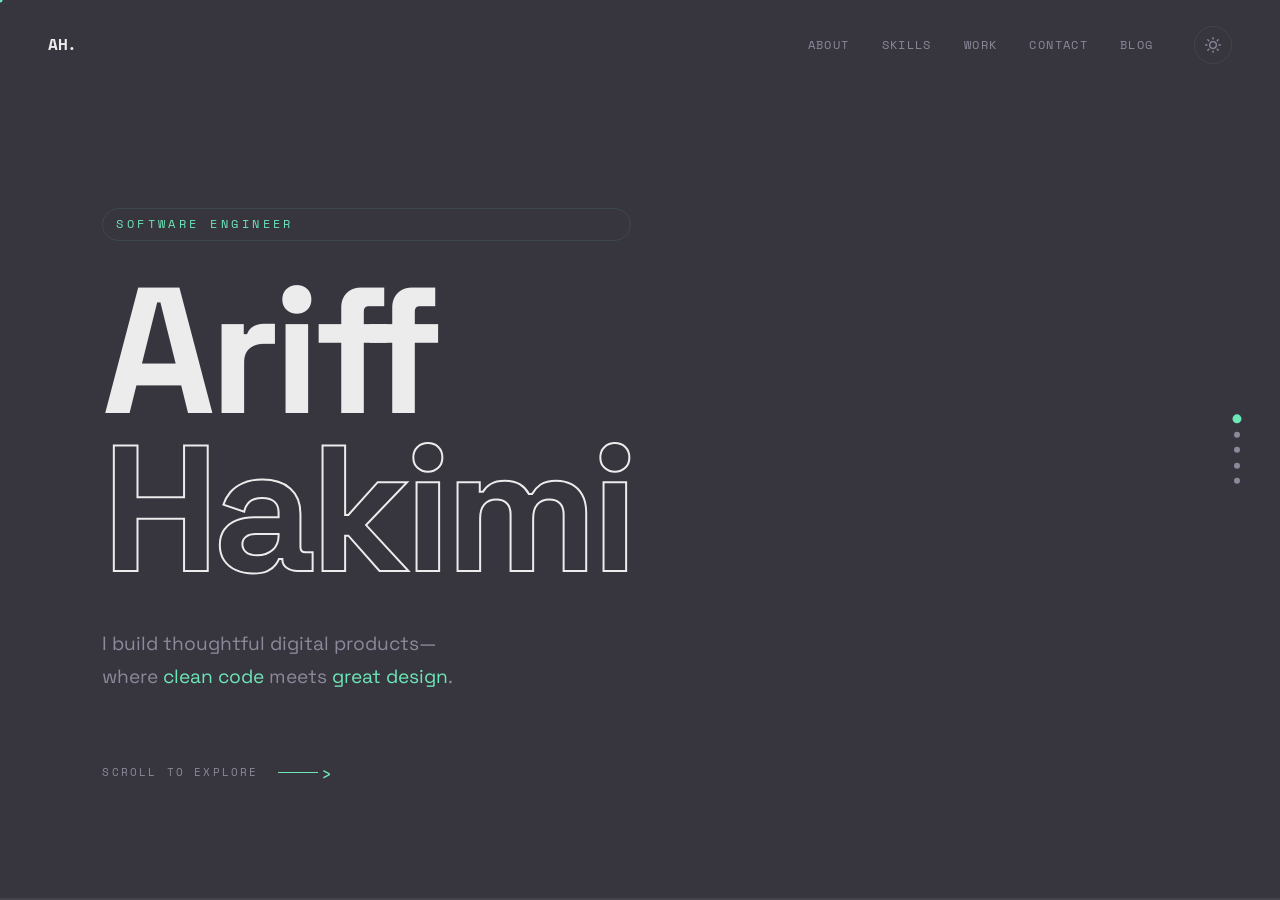
==== commit 2b82a6cf: "Remove cartoon/hero image from landing page" ====
--- a/index.html
+++ b/index.html
@@ -74,9 +74,6 @@
             <div class="arrow-head">›</div>
           </div>
         </div>
-      </div>
-      <div class="hero-gif-wrap">
-        <img src="public/heroimg.png" alt="Ariff Hakimi" class="hero-gif" />
       </div>
     </section>
 
--- a/style.css
+++ b/style.css
@@ -367,20 +367,7 @@
 }
 
 /* ─── HERO GIF ─── */
-.hero-gif-wrap {
-  position: absolute;
-  right: clamp(3rem, 8vw, 8rem);
-  top: 50%;
-  transform: translateY(-50%);
-  z-index: 2;
-  width: clamp(260px, 38vw, 560px);
-}
-
-.hero-gif {
-  width: 100%;
-  height: auto;
-  display: block;
-}
+/* Hero GIF removed from landing page */
 
 .hero-sub {
   font-size: clamp(1rem, 1.8vw, 1.2rem);
@@ -1060,14 +1047,34 @@
   body { cursor: auto; }
   button { cursor: pointer; }
 
+  /* ── Native horizontal scroll on mobile ── */
+  .scroll-wrapper {
+    width: 100vw;
+    overflow-x: scroll;
+    overflow-y: hidden;
+    scroll-snap-type: x mandatory;
+    -webkit-overflow-scrolling: touch;
+    scrollbar-width: none;
+    /* prevent horizontal snap container from swallowing vertical touch */
+    overscroll-behavior-x: contain;
+  }
+
+  .scroll-wrapper::-webkit-scrollbar {
+    display: none;
+  }
+
   /* ── Allow vertical overflow within each panel ── */
   .panel {
+    align-items: flex-start; /* prevent top content being hidden when panel overflows */
     overflow-y: auto;
+    -webkit-overflow-scrolling: touch;
+    scroll-snap-align: start;
   }
 
   /* ── Panel inner padding ── */
   .panel-inner {
-    padding: 5rem 1.5rem 2.5rem;
+    /* extra bottom clearance for browser chrome & content breathing room */
+    padding: 5rem 1.5rem 5rem;
   }
 
   /* ── Nav ── */
@@ -1079,9 +1086,14 @@
   .nav-links      { display: none; }
   .progress-track { display: none; }
 
-  /* ── Section dots — keep for horizontal nav indicator ── */
+  /* ── Section dots — horizontal, centred in the nav bar ── */
   .section-dots {
-    right: 1rem;
+    right: auto;
+    left: 50%;
+    top: 1.25rem;
+    transform: translateX(-50%);
+    flex-direction: row;
+    gap: 0.5rem;
   }
 
   /* ── Hero ── */
@@ -1102,8 +1114,7 @@
 
   .hero-sub { max-width: 100%; }
 
-  /* Hide gif so hero fits in one screen height */
-  .hero-gif-wrap { display: none; }
+  /* Cartoon removed from landing page */
 
   /* Swap scroll hint text */
   .scroll-hint-desktop { display: none; }
@@ -1122,10 +1133,9 @@
   .timeline-wrap {
     border-left: none;
     border-top: 1px solid var(--border);
-    padding: 2rem 1.5rem 3rem;
+    padding: 2rem 1.5rem 5rem;
     min-width: unset;
     height: auto;
-    padding-top: 2rem;
   }
 
   /* Hover modal doesn't work on touch — hide it */
@@ -1158,7 +1168,7 @@
 
   .panel-contact .panel-inner {
     height: auto;
-    padding-bottom: 4rem;
+    padding-bottom: 5rem;
   }
 
   .contact-heading {
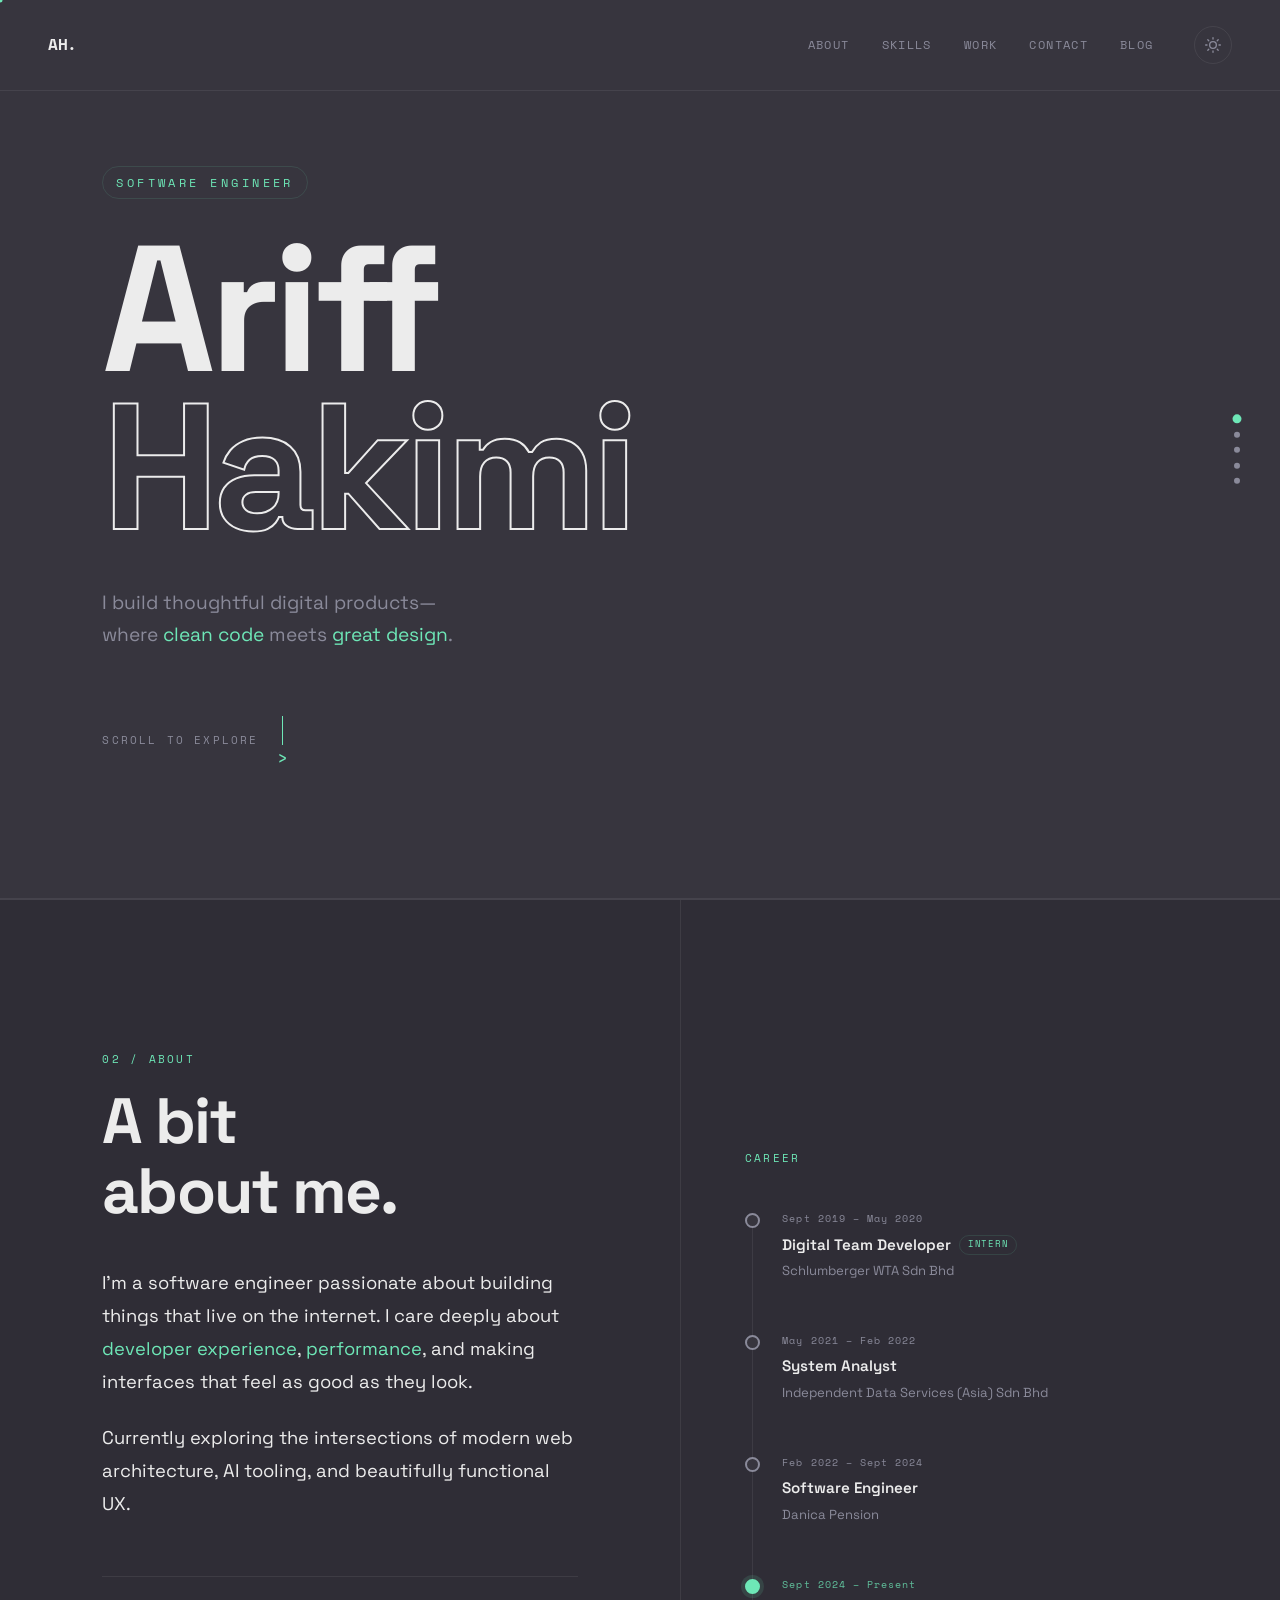
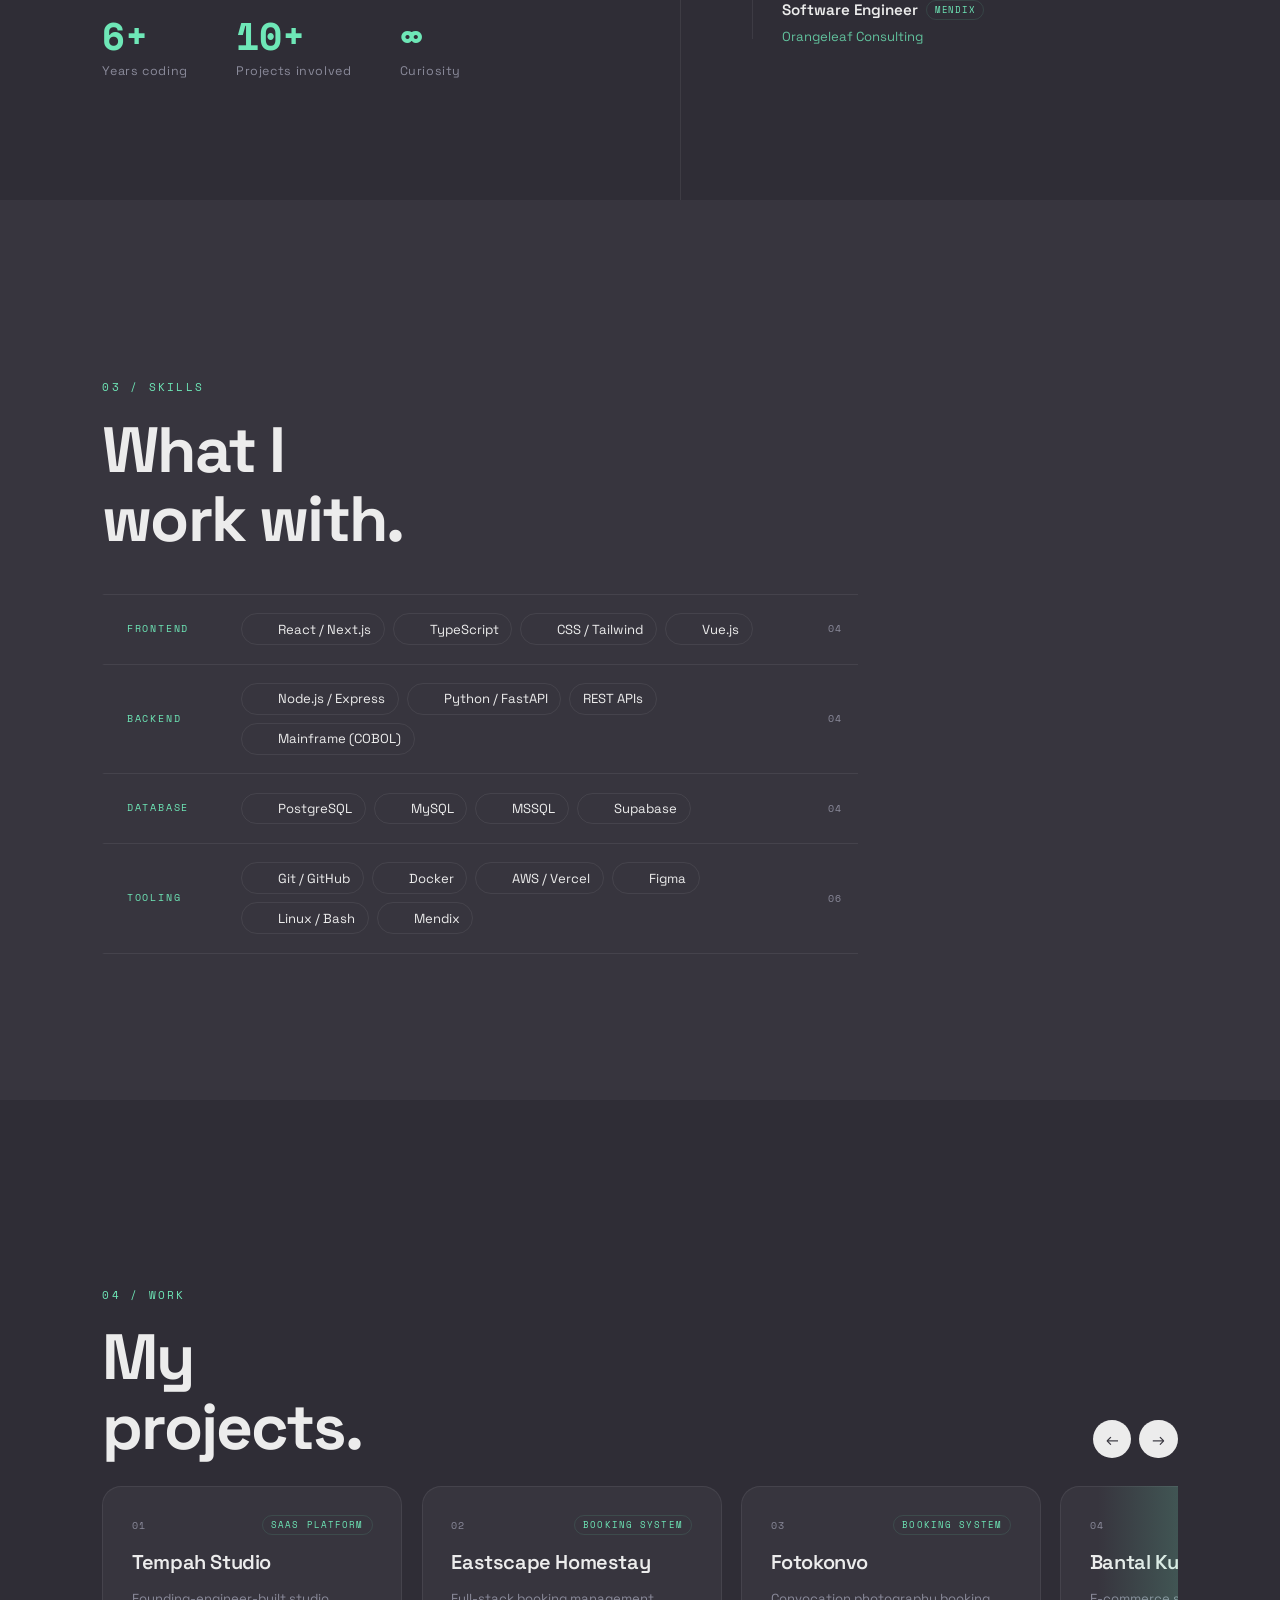
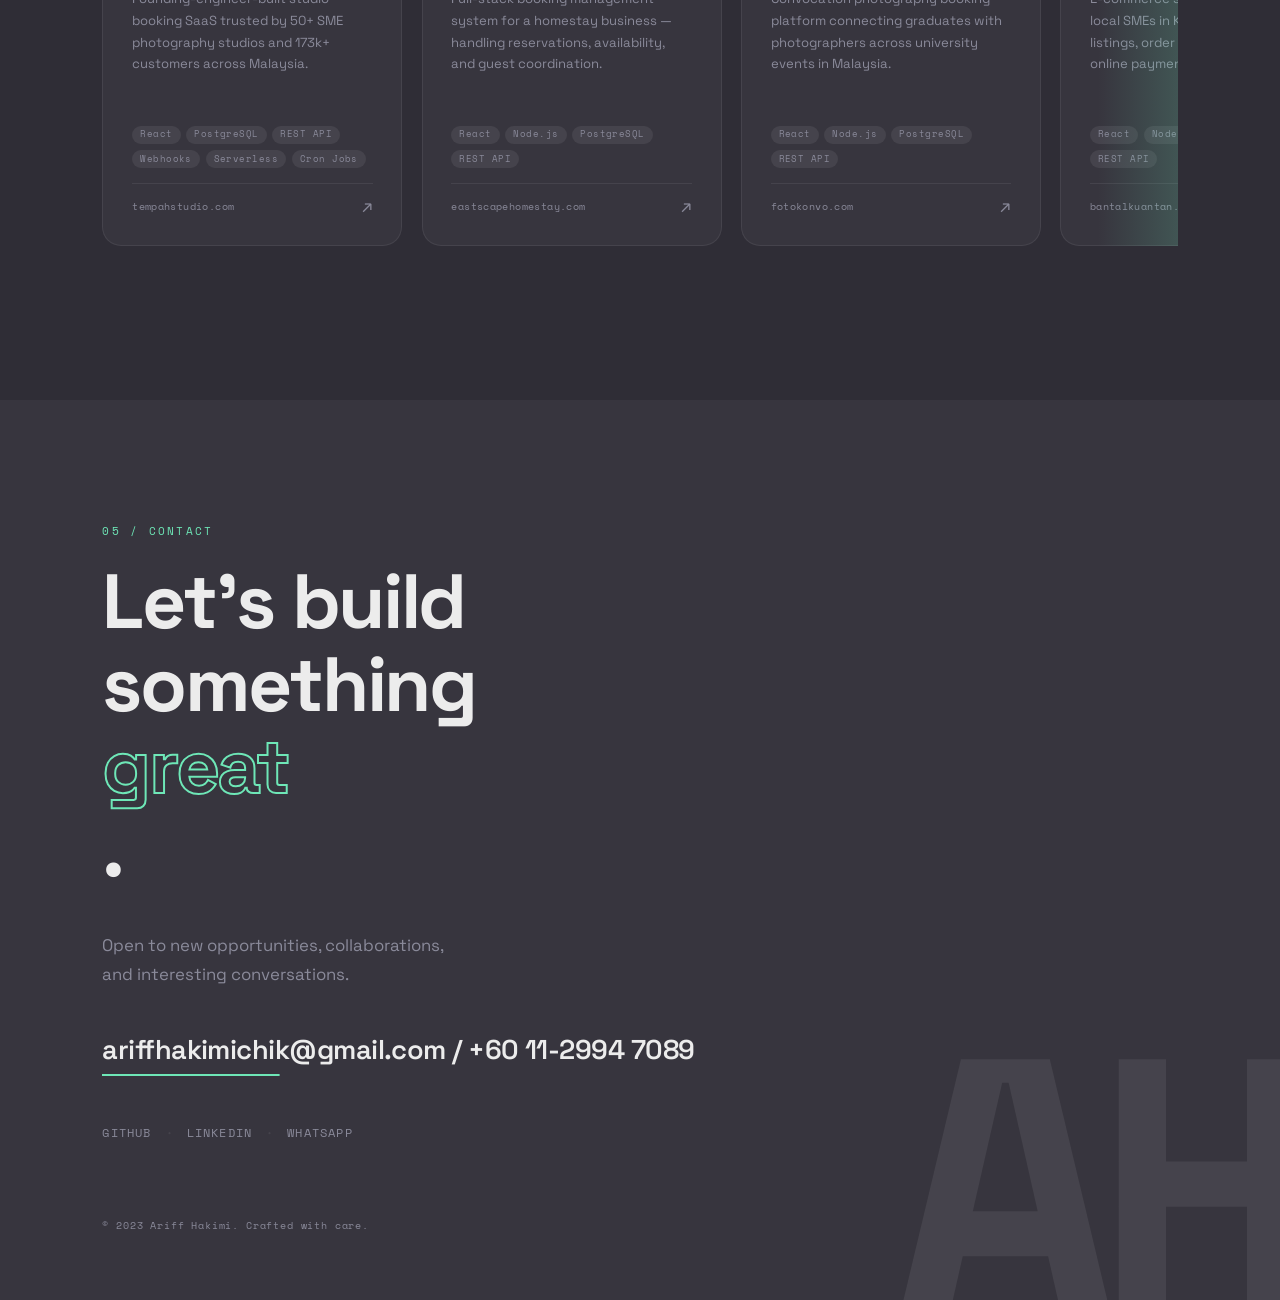
==== commit 7fdb83b9: "Switch site from horizontal to vertical scrolling Replace the custom horizontal scroll engine (wheel" ====
--- a/index.html
+++ b/index.html
@@ -51,7 +51,7 @@
     <button class="dot" onclick="scrollToPanel(4)" aria-label="Contact"></button>
   </div>
 
-  <!-- Horizontal scroll wrapper -->
+  <!-- Vertical scroll wrapper -->
   <div class="scroll-wrapper" id="scrollWrapper">
 
     <!-- ─── PANEL 1: HERO ─────────────────────────────────── -->
@@ -67,8 +67,7 @@
           where <em>clean code</em> meets <em>great design</em>.
         </p>
         <div class="scroll-hint">
-          <span class="scroll-hint-text scroll-hint-desktop">scroll to explore</span>
-          <span class="scroll-hint-text scroll-hint-mobile">swipe to explore</span>
+          <span class="scroll-hint-text">scroll to explore</span>
           <div class="scroll-hint-arrow">
             <div class="arrow-line"></div>
             <div class="arrow-head">›</div>
--- a/style.css
+++ b/style.css
@@ -39,13 +39,12 @@
 }
 
 html {
-  overflow: hidden;
-  height: 100%;
+  overflow-x: hidden;
+  scroll-behavior: smooth;
 }
 
 body {
-  height: 100%;
-  overflow: hidden;
+  overflow-x: hidden;
   background: var(--bg);
   color: var(--fg);
   font-family: var(--font-sans);
@@ -123,6 +122,9 @@
   justify-content: space-between;
   padding: 1.6rem 3rem;
   pointer-events: none;
+  background: var(--bg);
+  border-bottom: 1px solid var(--border);
+  transition: background var(--transition);
 }
 
 .nav-logo {
@@ -249,24 +251,21 @@
 }
 
 /* =============================================
-   HORIZONTAL SCROLL WRAPPER
+   VERTICAL SCROLL WRAPPER
    ============================================= */
 .scroll-wrapper {
   display: flex;
-  flex-direction: row;
-  width: 500vw;              /* 5 panels × 100vw */
-  height: 100vh;
-  will-change: transform;
-  transition: none;          /* JS handles animation */
+  flex-direction: column;
+  width: 100%;
 }
 
 /* =============================================
    PANELS — BASE
    ============================================= */
 .panel {
-  width: 100vw;
-  height: 100vh;
-  flex-shrink: 0;
+  width: 100%;
+  min-height: 100vh;
+  min-height: 100svh;
   display: flex;
   align-items: center;
   position: relative;
@@ -276,8 +275,7 @@
 .panel-inner {
   position: relative;
   z-index: 2;
-  padding: 0 clamp(3rem, 8vw, 8rem);
-  padding-top: 6rem;
+  padding: 6rem clamp(3rem, 8vw, 8rem) 4rem;
 }
 
 /* Large decorative background number */
@@ -316,20 +314,15 @@
 /* =============================================
    PANEL 1 — HERO
    ============================================= */
-.panel-hero {
-  align-items: flex-start;
-  justify-content: flex-start;
-}
-
 .panel-hero .panel-inner {
   display: flex;
   flex-direction: column;
   justify-content: center;
-  height: 100%;
 }
 
 .eyebrow {
   display: inline-block;
+  align-self: flex-start;
   font-family: var(--font-mono);
   font-size: 0.72rem;
   letter-spacing: 0.3em;
@@ -391,36 +384,36 @@
   text-transform: uppercase;
 }
 
-.scroll-hint-mobile { display: none; }
-
 .scroll-hint-arrow {
   display: flex;
-  align-items: center;
-  gap: 0.3rem;
+  flex-direction: column;
+  align-items: center;
+  gap: 0.1rem;
 }
 
 .arrow-line {
-  width: 2.5rem;
-  height: 1px;
+  width: 1px;
+  height: 1.8rem;
   background: var(--accent);
   animation: stretchLine 2s ease-in-out infinite;
-  transform-origin: left;
+  transform-origin: top;
 }
 
 .arrow-head {
   color: var(--accent);
   font-size: 1.2rem;
-  animation: nudgeRight 2s ease-in-out infinite;
+  line-height: 1;
+  animation: nudgeDown 2s ease-in-out infinite;
 }
 
 @keyframes stretchLine {
-  0%, 100% { transform: scaleX(1); opacity: 0.6; }
-  50%       { transform: scaleX(1.4); opacity: 1; }
-}
-
-@keyframes nudgeRight {
-  0%, 100% { transform: translateX(0); }
-  50%       { transform: translateX(4px); }
+  0%, 100% { transform: scaleY(1); opacity: 0.6; }
+  50%       { transform: scaleY(1.4); opacity: 1; }
+}
+
+@keyframes nudgeDown {
+  0%, 100% { transform: rotate(90deg) translateX(0); }
+  50%       { transform: rotate(90deg) translateX(4px); }
 }
 
 /* =============================================
@@ -428,10 +421,12 @@
    ============================================= */
 .panel-about {
   background: var(--bg-alt);
+  align-items: stretch;
 }
 
 .about-inner {
   max-width: 680px;
+  align-self: center;
 }
 
 .about-body p {
@@ -475,7 +470,6 @@
   display: flex;
   flex-direction: column;
   justify-content: center;
-  height: 100%;
   min-width: 360px;
   border-left: 1px solid var(--border);
 }
@@ -924,16 +918,10 @@
 /* =============================================
    PANEL 5 — CONTACT
    ============================================= */
-.panel-contact {
-  align-items: flex-start;
-  justify-content: flex-start;
-}
-
 .panel-contact .panel-inner {
   display: flex;
   flex-direction: column;
   justify-content: center;
-  height: 100%;
 }
 
 .contact-heading {
@@ -1025,14 +1013,14 @@
    ============================================= */
 .panel-inner {
   opacity: 0;
-  transform: translateX(40px);
+  transform: translateY(40px);
   transition: opacity 0.7s var(--ease-out),
               transform 0.7s var(--ease-out);
 }
 
 .panel.visible .panel-inner {
   opacity: 1;
-  transform: translateX(0);
+  transform: translateY(0);
 }
 
 /* =============================================
@@ -1047,28 +1035,13 @@
   body { cursor: auto; }
   button { cursor: pointer; }
 
-  /* ── Native horizontal scroll on mobile ── */
-  .scroll-wrapper {
-    width: 100vw;
-    overflow-x: scroll;
-    overflow-y: hidden;
-    scroll-snap-type: x mandatory;
-    -webkit-overflow-scrolling: touch;
-    scrollbar-width: none;
-    /* prevent horizontal snap container from swallowing vertical touch */
-    overscroll-behavior-x: contain;
-  }
-
-  .scroll-wrapper::-webkit-scrollbar {
-    display: none;
-  }
-
-  /* ── Allow vertical overflow within each panel ── */
+  /* ── Sections size to their content on mobile ── */
   .panel {
-    align-items: flex-start; /* prevent top content being hidden when panel overflows */
-    overflow-y: auto;
-    -webkit-overflow-scrolling: touch;
-    scroll-snap-align: start;
+    min-height: auto;
+  }
+
+  .panel-hero {
+    min-height: 100svh;
   }
 
   /* ── Panel inner padding ── */
@@ -1100,11 +1073,10 @@
   .panel-hero {
     flex-direction: column;
     align-items: stretch;
-    justify-content: flex-start;
+    justify-content: center;
   }
 
   .panel-hero .panel-inner {
-    height: auto;
     width: 100%;
   }
 
@@ -1115,10 +1087,6 @@
   .hero-sub { max-width: 100%; }
 
   /* Cartoon removed from landing page */
-
-  /* Swap scroll hint text */
-  .scroll-hint-desktop { display: none; }
-  .scroll-hint-mobile  { display: inline; }
 
   /* ── About ── */
   .panel-about {
@@ -1126,7 +1094,7 @@
     align-items: stretch;
   }
 
-  .about-inner  { max-width: 100%; }
+  .about-inner  { max-width: 100%; align-self: stretch; }
 
   .about-stats  { gap: 1.5rem; }
 
@@ -1135,7 +1103,6 @@
     border-top: 1px solid var(--border);
     padding: 2rem 1.5rem 5rem;
     min-width: unset;
-    height: auto;
   }
 
   /* Hover modal doesn't work on touch — hide it */
@@ -1167,7 +1134,7 @@
   }
 
   .panel-contact .panel-inner {
-    height: auto;
+    width: 100%;
     padding-bottom: 5rem;
   }
 
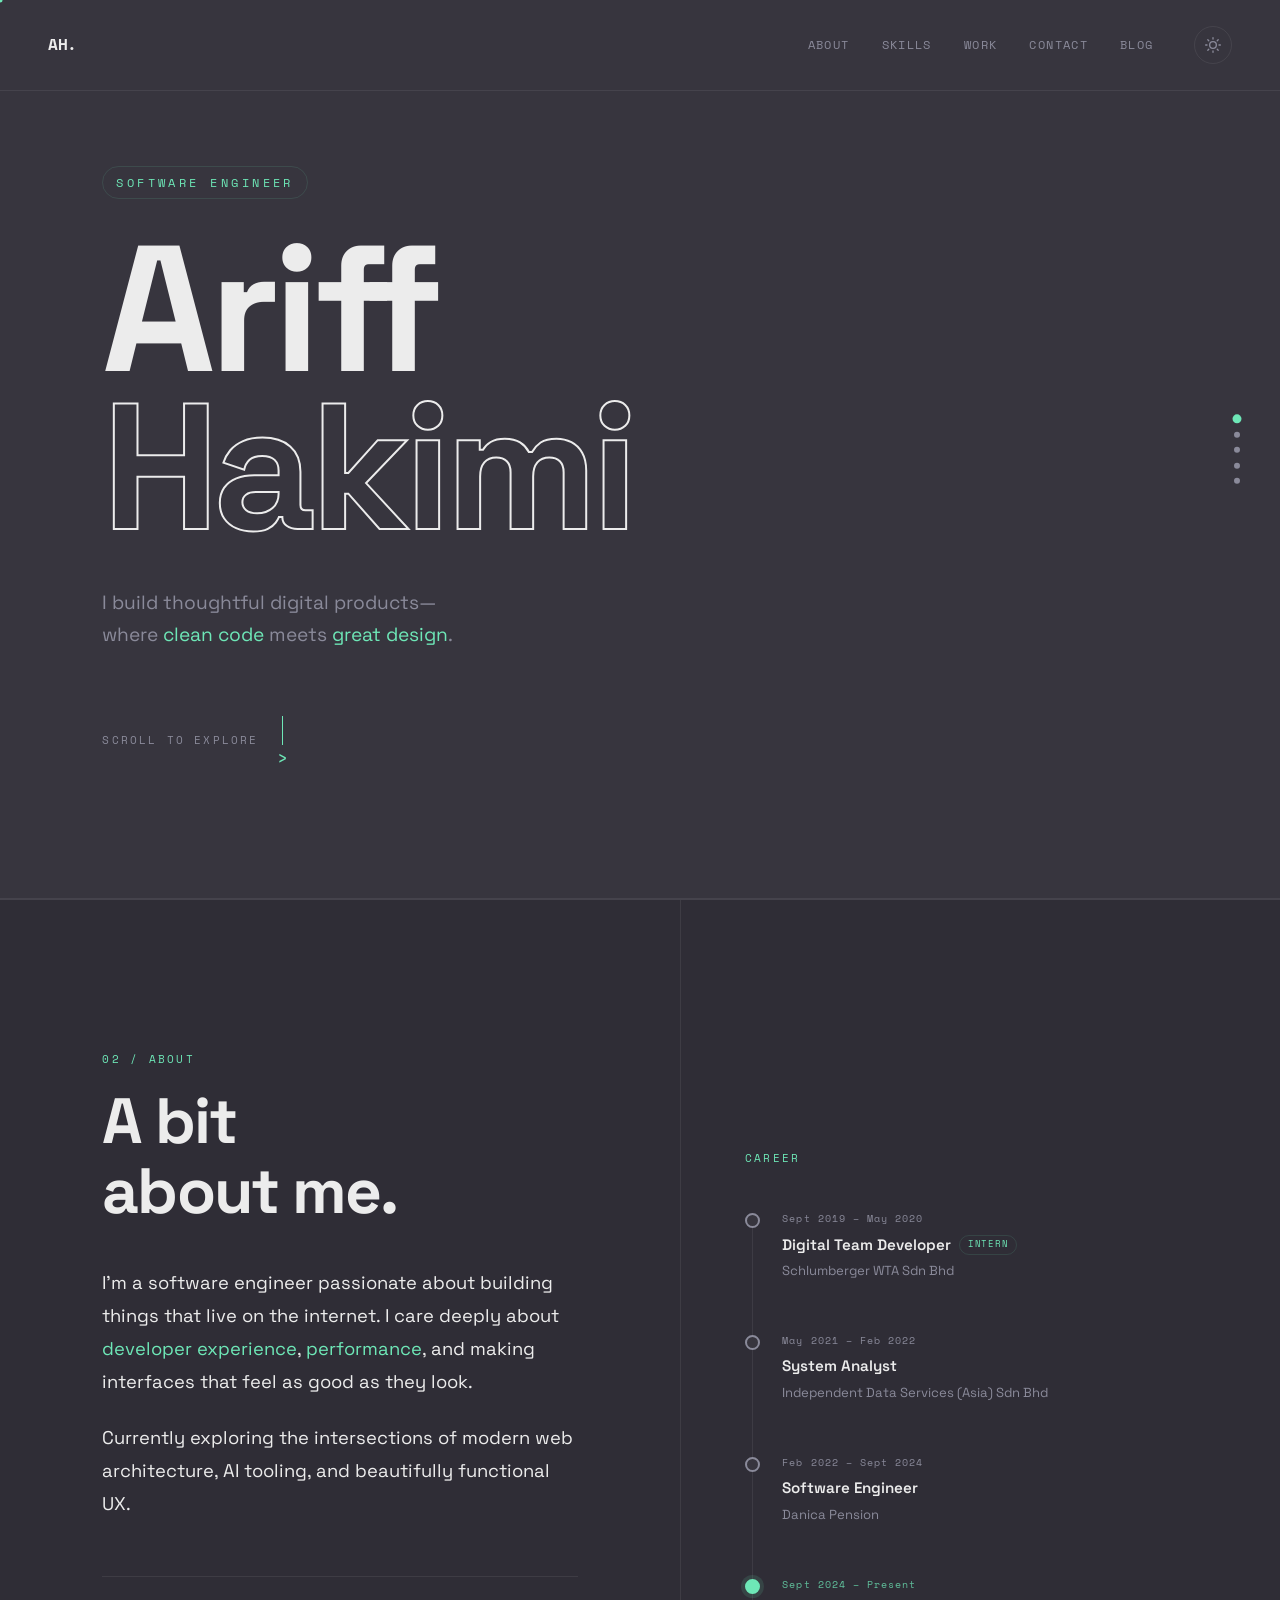
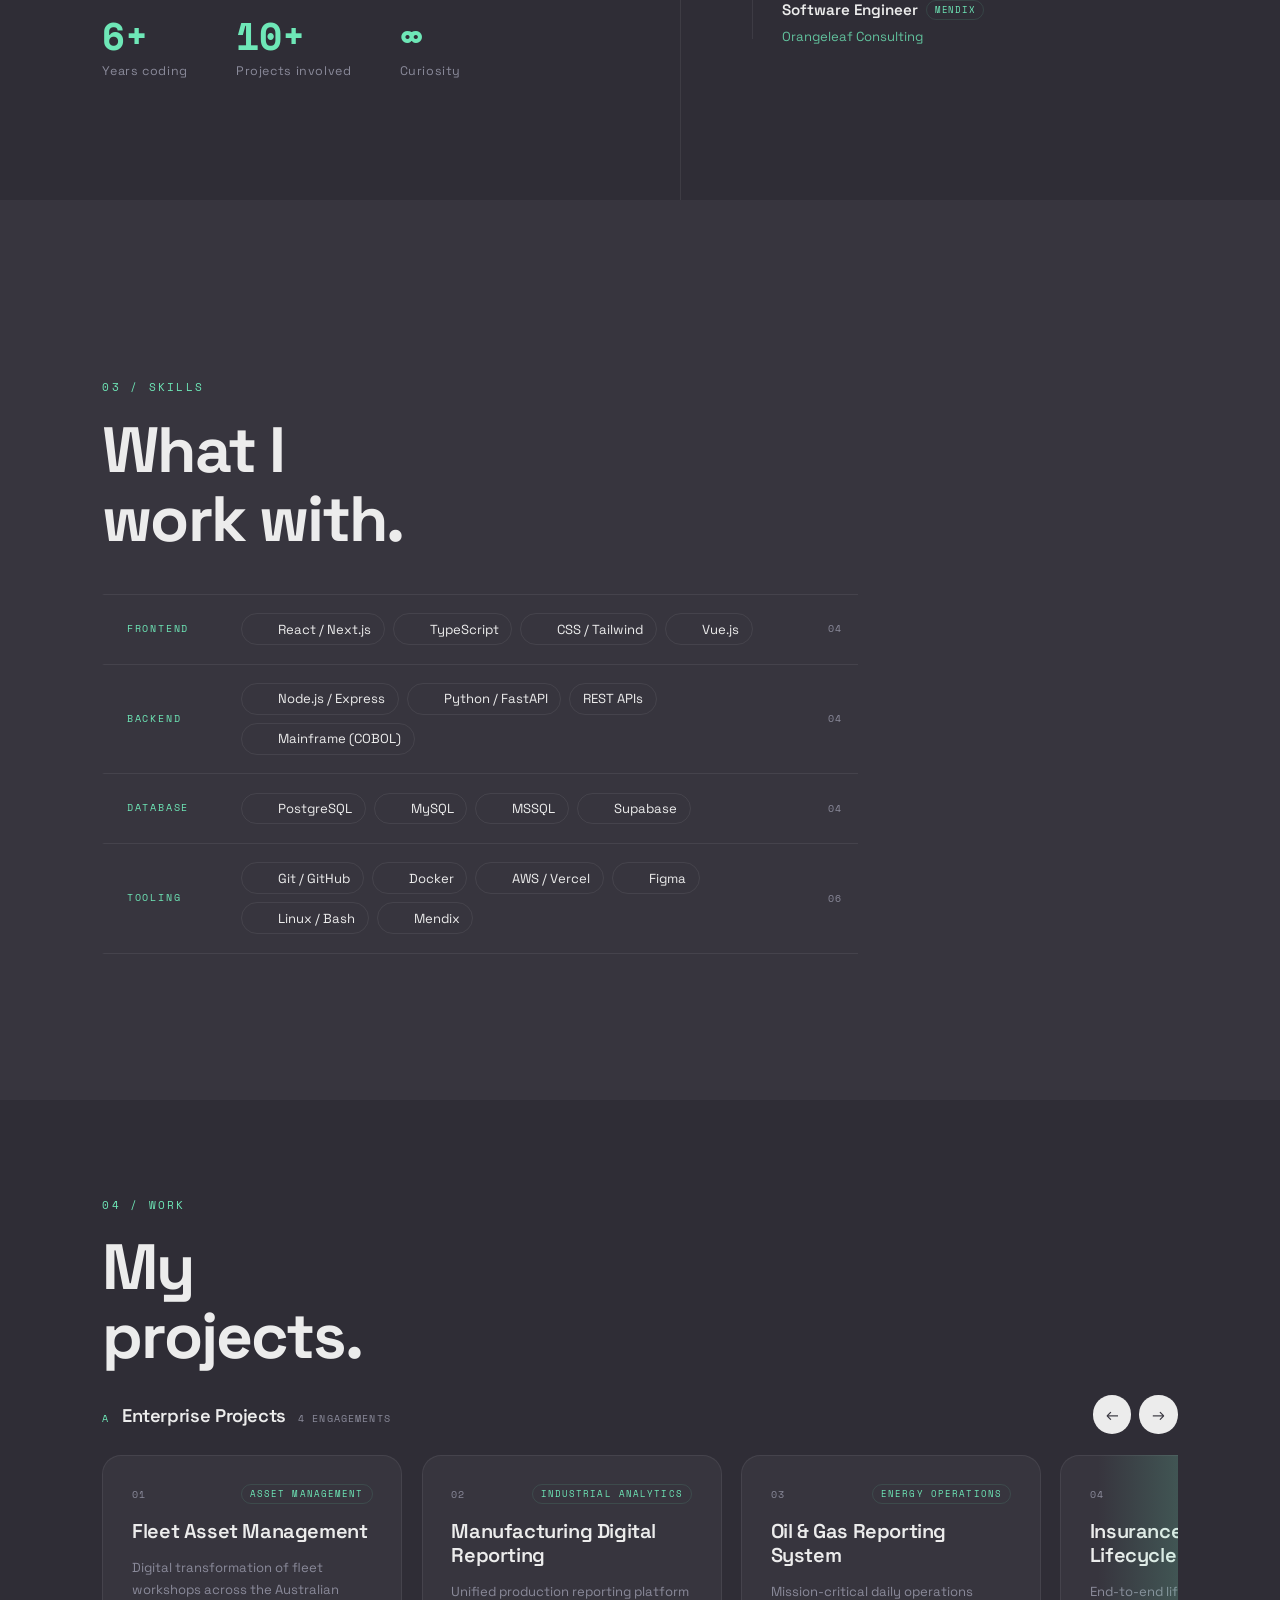
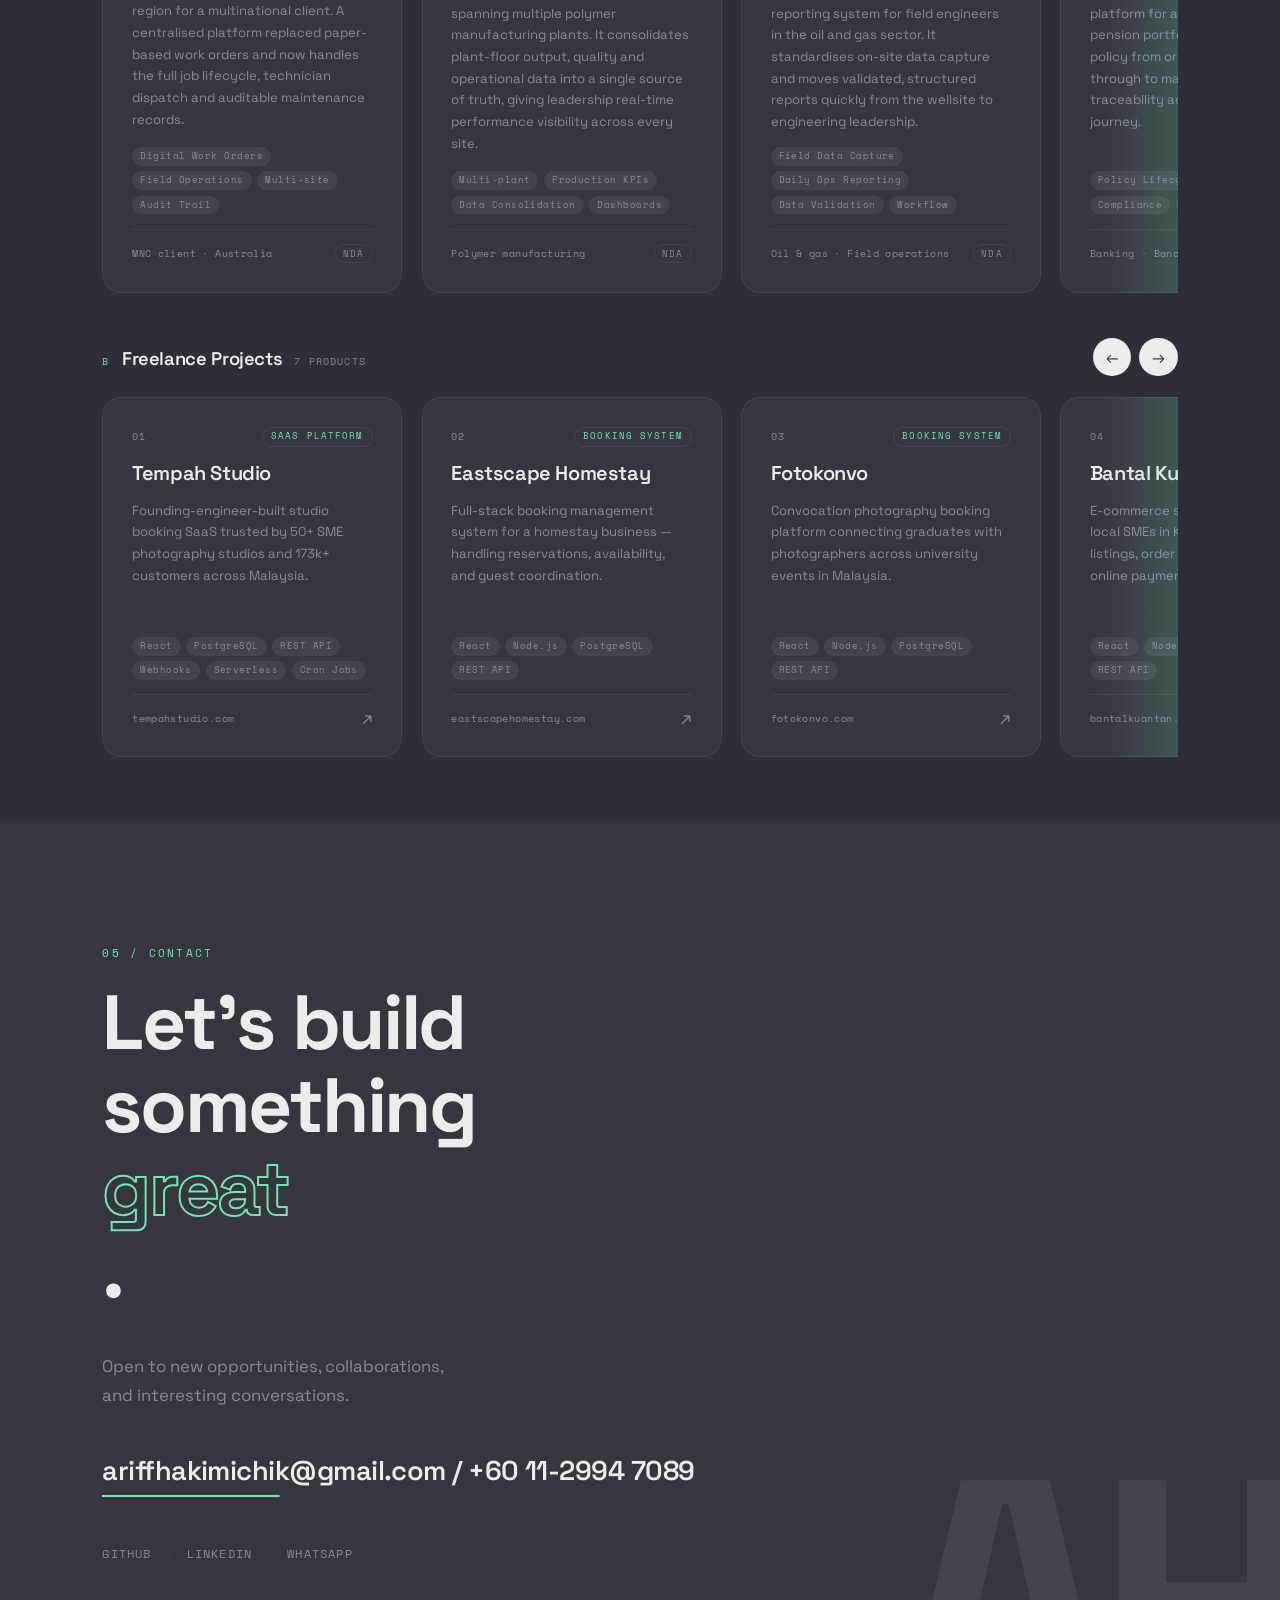
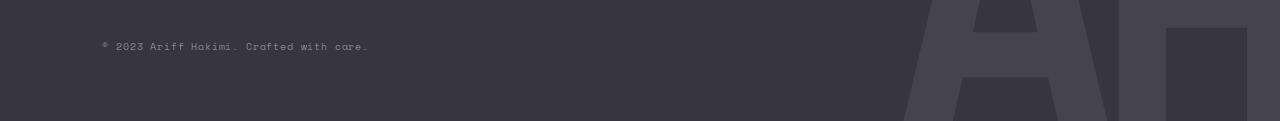
==== commit 88ef11f4: "Group projects into Enterprise and Freelance sections" ====
--- a/index.html
+++ b/index.html
@@ -8,6 +8,8 @@
   <link rel="preconnect" href="https://fonts.gstatic.com" crossorigin />
   <link href="https://fonts.googleapis.com/css2?family=Space+Grotesk:wght@300;400;500;600;700&family=Space+Mono:ital,wght@0,400;0,700;1,400&display=swap" rel="stylesheet" />
   <link rel="stylesheet" href="style.css" />
+  <script>window.va = window.va || function () { (window.vaq = window.vaq || []).push(arguments); };</script>
+  <script defer src="/_vercel/insights/script.js"></script>
 </head>
 <body>
 
@@ -224,20 +226,114 @@
             <div class="panel-label">04 / Work</div>
             <h2 class="section-heading">My<br />projects.</h2>
           </div>
-          <div class="carousel-controls">
-            <button class="carousel-btn" id="projectsPrev" aria-label="Previous">←</button>
-            <button class="carousel-btn" id="projectsNext" aria-label="Next">→</button>
-          </div>
-        </div>
-        <div class="projects-carousel-wrap" id="projectsWrap">
-        <div class="projects-scroll" id="projectsScroll">
+        </div>
+
+        <!-- ── Group 1: Enterprise ── -->
+        <div class="project-group" data-carousel>
+          <div class="project-group-header">
+            <div class="project-group-title">
+              <span class="project-group-idx">A</span>
+              <h3>Enterprise Projects</h3>
+              <span class="project-group-meta">4 engagements</span>
+            </div>
+            <div class="carousel-controls">
+              <button class="carousel-btn" data-dir="-1" aria-label="Previous enterprise project">←</button>
+              <button class="carousel-btn" data-dir="1" aria-label="Next enterprise project">→</button>
+            </div>
+          </div>
+          <div class="projects-carousel-wrap">
+          <div class="projects-scroll">
+
+          <div class="project-card project-card--enterprise">
+            <div class="project-card-header">
+              <span class="project-idx">01</span>
+              <span class="project-category">Asset Management</span>
+            </div>
+            <h4 class="project-name">Fleet Asset Management</h4>
+            <p class="project-desc">Digital transformation of fleet workshops across the Australian region for a multinational client. A centralised platform replaced paper-based work orders and now handles the full job lifecycle, technician dispatch and auditable maintenance records.</p>
+            <div class="project-stack">
+              <span>Digital Work Orders</span><span>Field Operations</span><span>Multi-site</span><span>Audit Trail</span>
+            </div>
+            <div class="project-card-footer">
+              <span class="project-domain">MNC client · Australia</span>
+              <span class="project-badge">NDA</span>
+            </div>
+          </div>
+
+          <div class="project-card project-card--enterprise">
+            <div class="project-card-header">
+              <span class="project-idx">02</span>
+              <span class="project-category">Industrial Analytics</span>
+            </div>
+            <h4 class="project-name">Manufacturing Digital Reporting</h4>
+            <p class="project-desc">Unified production reporting platform spanning multiple polymer manufacturing plants. It consolidates plant-floor output, quality and operational data into a single source of truth, giving leadership real-time performance visibility across every site.</p>
+            <div class="project-stack">
+              <span>Multi-plant</span><span>Production KPIs</span><span>Data Consolidation</span><span>Dashboards</span>
+            </div>
+            <div class="project-card-footer">
+              <span class="project-domain">Polymer manufacturing</span>
+              <span class="project-badge">NDA</span>
+            </div>
+          </div>
+
+          <div class="project-card project-card--enterprise">
+            <div class="project-card-header">
+              <span class="project-idx">03</span>
+              <span class="project-category">Energy Operations</span>
+            </div>
+            <h4 class="project-name">Oil &amp; Gas Reporting System</h4>
+            <p class="project-desc">Mission-critical daily operations reporting system for field engineers in the oil and gas sector. It standardises on-site data capture and moves validated, structured reports quickly from the wellsite to engineering leadership.</p>
+            <div class="project-stack">
+              <span>Field Data Capture</span><span>Daily Ops Reporting</span><span>Data Validation</span><span>Workflow</span>
+            </div>
+            <div class="project-card-footer">
+              <span class="project-domain">Oil &amp; gas · Field operations</span>
+              <span class="project-badge">NDA</span>
+            </div>
+          </div>
+
+          <div class="project-card project-card--enterprise">
+            <div class="project-card-header">
+              <span class="project-idx">04</span>
+              <span class="project-category">Financial Services</span>
+            </div>
+            <h4 class="project-name">Insurance &amp; Pension Lifecycle System</h4>
+            <p class="project-desc">End-to-end lifecycle management platform for a bank's insurance and pension portfolio. It tracks every policy from origination and servicing through to maturity, with full traceability across the customer journey.</p>
+            <div class="project-stack">
+              <span>Policy Lifecycle</span><span>Banking</span><span>Compliance</span><span>Traceability</span>
+            </div>
+            <div class="project-card-footer">
+              <span class="project-domain">Banking · Bancassurance</span>
+              <span class="project-badge">NDA</span>
+            </div>
+          </div>
+
+          </div>
+          </div><!-- /projects-carousel-wrap -->
+        </div><!-- /project-group enterprise -->
+
+        <!-- ── Group 2: Freelance ── -->
+        <div class="project-group" data-carousel>
+          <div class="project-group-header">
+            <div class="project-group-title">
+              <span class="project-group-idx">B</span>
+              <h3>Freelance Projects</h3>
+              <span class="project-group-meta">7 products</span>
+            </div>
+            <div class="carousel-controls">
+              <button class="carousel-btn" data-dir="-1" aria-label="Previous freelance project">←</button>
+              <button class="carousel-btn" data-dir="1" aria-label="Next freelance project">→</button>
+            </div>
+          </div>
+          <div class="projects-carousel-wrap">
+          <div class="projects-scroll">
 
           <a class="project-card" href="https://tempahstudio.com" target="_blank" rel="noopener">
             <div class="project-card-header">
               <span class="project-idx">01</span>
               <span class="project-category">SaaS Platform</span>
             </div>
-            <h3 class="project-name">Tempah Studio</h3>
+            <h4 class="project-name">Tempah Studio</h4>
             <p class="project-desc">Founding-engineer-built studio booking SaaS trusted by 50+ SME photography studios and 173k+ customers across Malaysia.</p>
             <div class="project-stack">
               <span>React</span><span>PostgreSQL</span><span>REST API</span><span>Webhooks</span><span>Serverless</span><span>Cron Jobs</span>
@@ -253,7 +349,7 @@
               <span class="project-idx">02</span>
               <span class="project-category">Booking System</span>
             </div>
-            <h3 class="project-name">Eastscape Homestay</h3>
+            <h4 class="project-name">Eastscape Homestay</h4>
             <p class="project-desc">Full-stack booking management system for a homestay business — handling reservations, availability, and guest coordination.</p>
             <div class="project-stack">
               <span>React</span><span>Node.js</span><span>PostgreSQL</span><span>REST API</span>
@@ -269,7 +365,7 @@
               <span class="project-idx">03</span>
               <span class="project-category">Booking System</span>
             </div>
-            <h3 class="project-name">Fotokonvo</h3>
+            <h4 class="project-name">Fotokonvo</h4>
             <p class="project-desc">Convocation photography booking platform connecting graduates with photographers across university events in Malaysia.</p>
             <div class="project-stack">
               <span>React</span><span>Node.js</span><span>PostgreSQL</span><span>REST API</span>
@@ -285,7 +381,7 @@
               <span class="project-idx">04</span>
               <span class="project-category">E-Commerce</span>
             </div>
-            <h3 class="project-name">Bantal Kuantan</h3>
+            <h4 class="project-name">Bantal Kuantan</h4>
             <p class="project-desc">E-commerce storefront empowering local SMEs in Kuantan with product listings, order management, and online payments.</p>
             <div class="project-stack">
               <span>React</span><span>Node.js</span><span>PostgreSQL</span><span>REST API</span>
@@ -301,7 +397,7 @@
               <span class="project-idx">05</span>
               <span class="project-category">Directory</span>
             </div>
-            <h3 class="project-name">Cari Studio Raya</h3>
+            <h4 class="project-name">Cari Studio Raya</h4>
             <p class="project-desc">Studio discovery platform helping users find and book the nearest photography studio for their Raya photoshoot.</p>
             <div class="project-stack">
               <span>Vue.js</span><span>Python</span><span>FastAPI</span><span>PostgreSQL</span>
@@ -317,7 +413,7 @@
               <span class="project-idx">06</span>
               <span class="project-category">Web App</span>
             </div>
-            <h3 class="project-name">Nakkawen</h3>
+            <h4 class="project-name">Nakkawen</h4>
             <p class="project-desc">Digital wedding management platform for couples — centralising vendor coordination, guest lists, budgets, and event timelines.</p>
             <div class="project-stack">
               <span>Next.js</span><span>TypeScript</span><span>Supabase</span>
@@ -333,7 +429,7 @@
               <span class="project-idx">07</span>
               <span class="project-category">Digital Card</span>
             </div>
-            <h3 class="project-name">Nakraya</h3>
+            <h4 class="project-name">Nakraya</h4>
             <p class="project-desc">Shareable digital Raya greeting card platform — send personalised festive messages with beautifully crafted designs.</p>
             <div class="project-stack">
               <span>React</span><span>TypeScript</span><span>Vercel</span>
@@ -344,8 +440,9 @@
             </div>
           </a>
 
-        </div>
-        </div><!-- /projects-carousel-wrap -->
+          </div>
+          </div><!-- /projects-carousel-wrap -->
+        </div><!-- /project-group freelance -->
       </div>
     </section>
 
--- a/style.css
+++ b/style.css
@@ -736,6 +736,69 @@
   margin-bottom: 0;
 }
 
+/* ── Project groups (Enterprise / Freelance) ── */
+.project-group + .project-group {
+  margin-top: 2.8rem;
+}
+
+.project-group-header {
+  display: flex;
+  align-items: center;
+  justify-content: space-between;
+  gap: 1rem;
+  margin-bottom: 1.1rem;
+}
+
+.project-group-title {
+  display: flex;
+  align-items: baseline;
+  gap: 0.75rem;
+  flex-wrap: wrap;
+  min-width: 0;
+}
+
+.project-group-idx {
+  font-family: var(--font-mono);
+  font-size: 0.65rem;
+  letter-spacing: 0.15em;
+  color: var(--accent);
+}
+
+.project-group-title h3 {
+  font-size: 1.15rem;
+  font-weight: 600;
+  letter-spacing: -0.02em;
+  line-height: 1.2;
+}
+
+.project-group-meta {
+  font-family: var(--font-mono);
+  font-size: 0.6rem;
+  letter-spacing: 0.12em;
+  text-transform: uppercase;
+  color: var(--fg-muted);
+}
+
+.project-badge {
+  font-family: var(--font-mono);
+  font-size: 0.55rem;
+  letter-spacing: 0.14em;
+  color: var(--fg-muted);
+  border: 1px solid var(--border);
+  padding: 0.1rem 0.45rem;
+  border-radius: 2rem;
+  transition: color var(--transition), border-color var(--transition);
+}
+
+.project-card--enterprise:hover .project-badge {
+  color: var(--accent);
+  border-color: var(--accent-dim);
+}
+
+.project-card--enterprise:hover .project-domain {
+  color: var(--accent);
+}
+
 .carousel-controls {
   display: flex;
   gap: 0.5rem;
@@ -808,7 +871,7 @@
 .project-card {
   flex-shrink: 0;
   width: 300px;
-  height: 360px;
+  min-height: 360px;
   background: var(--bg);
   border: 1px solid var(--border);
   border-radius: 1.2rem;
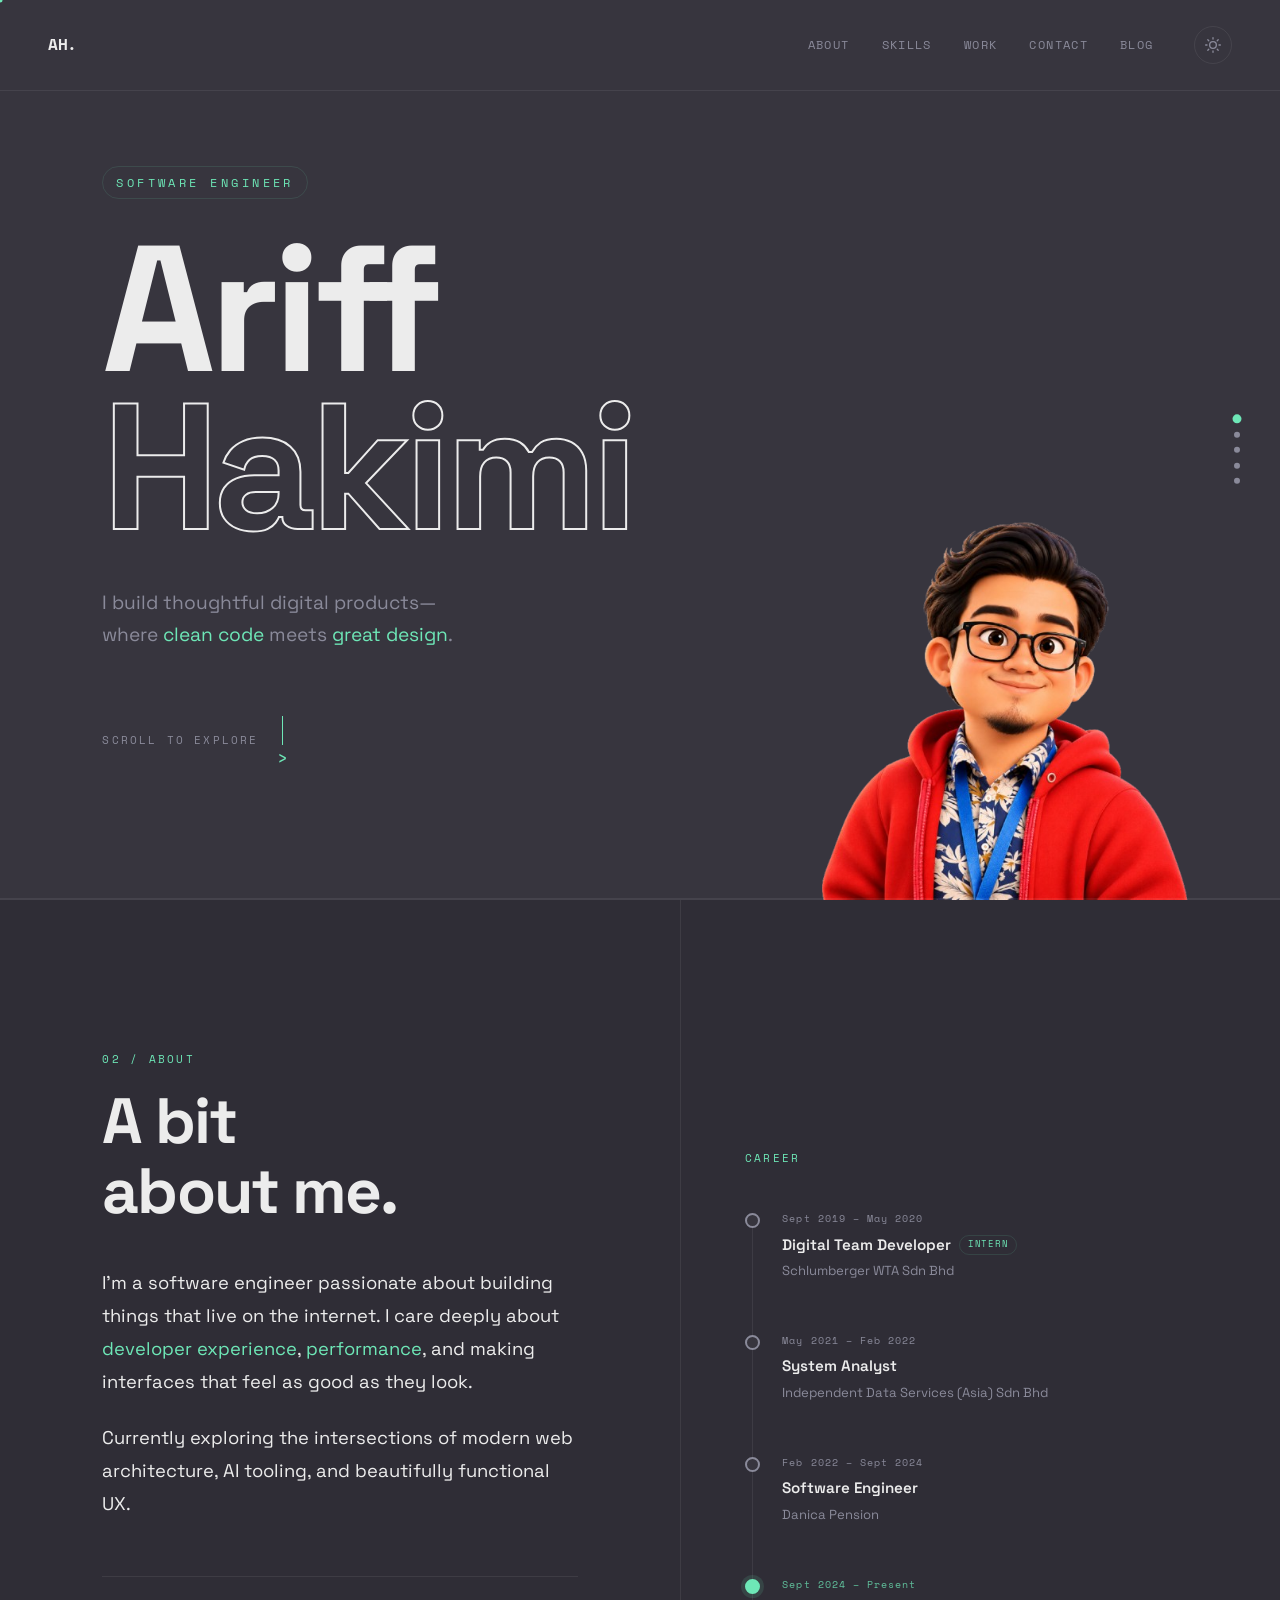
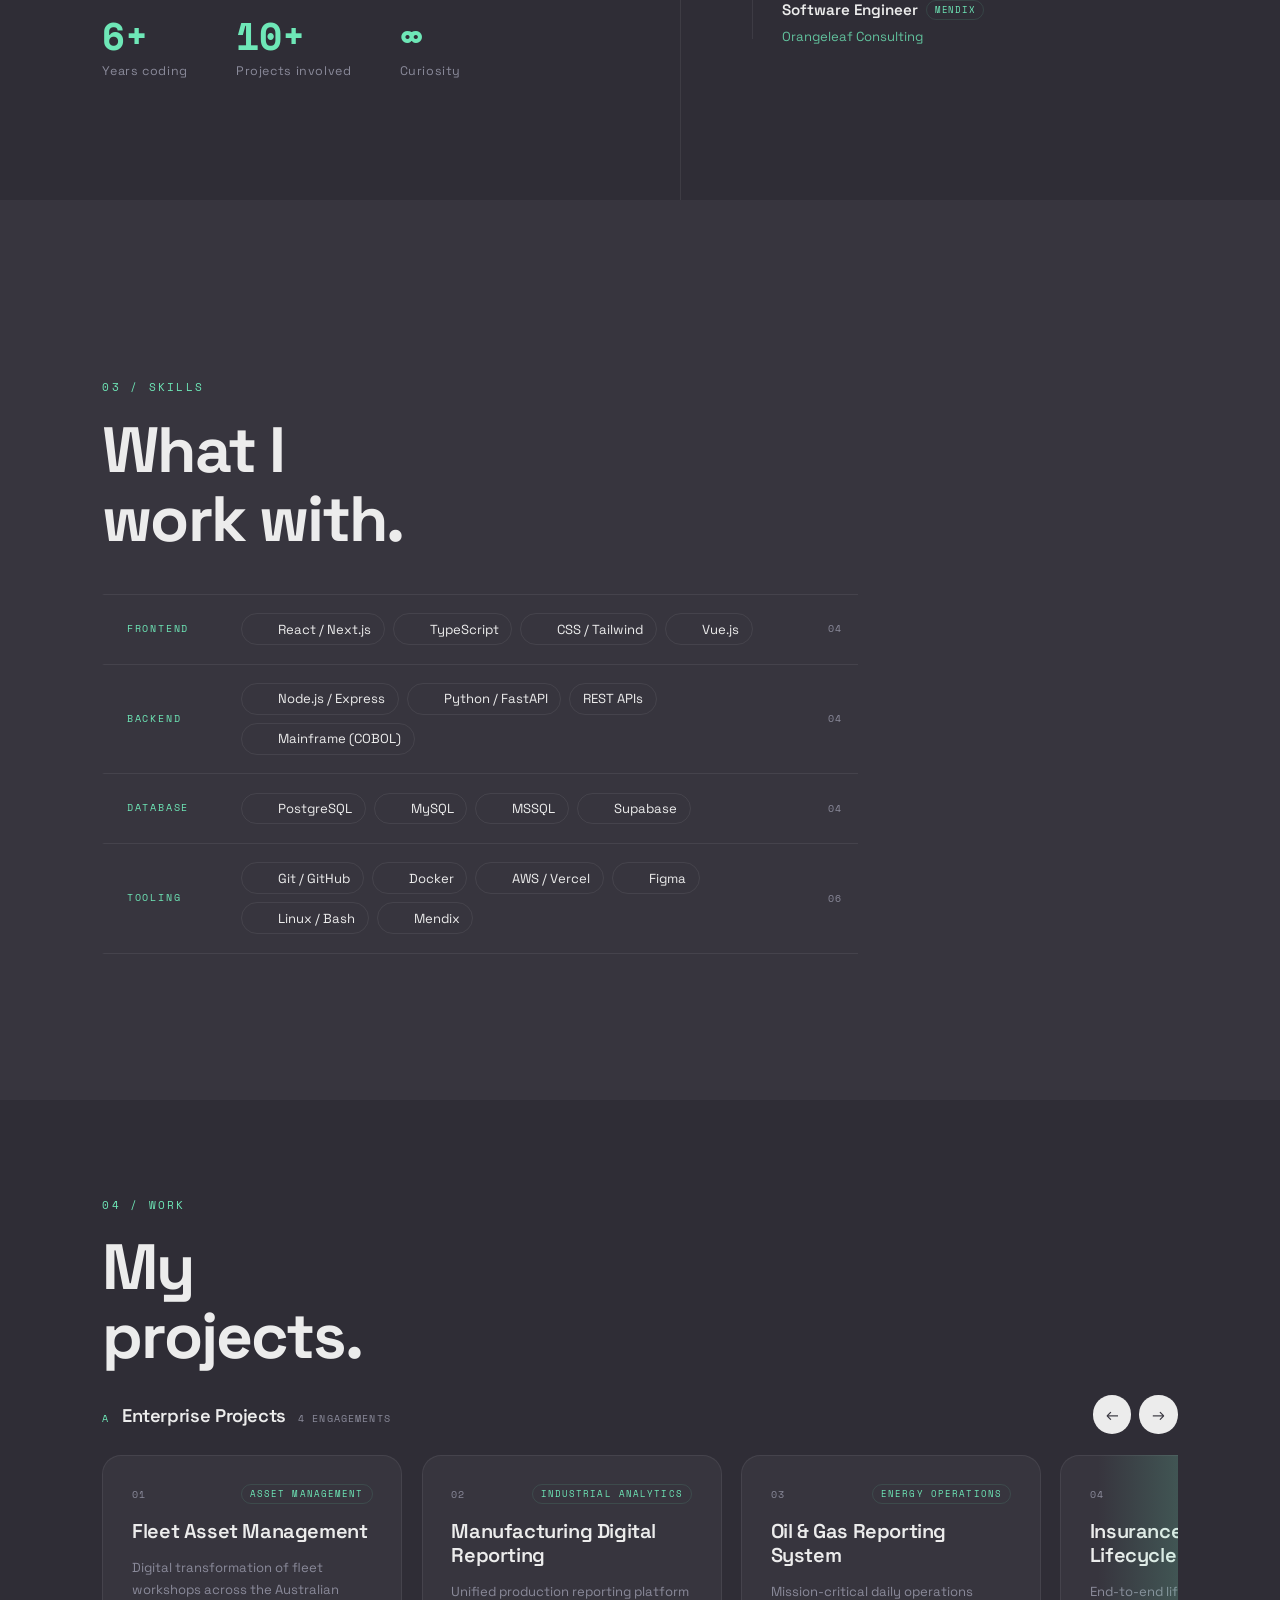
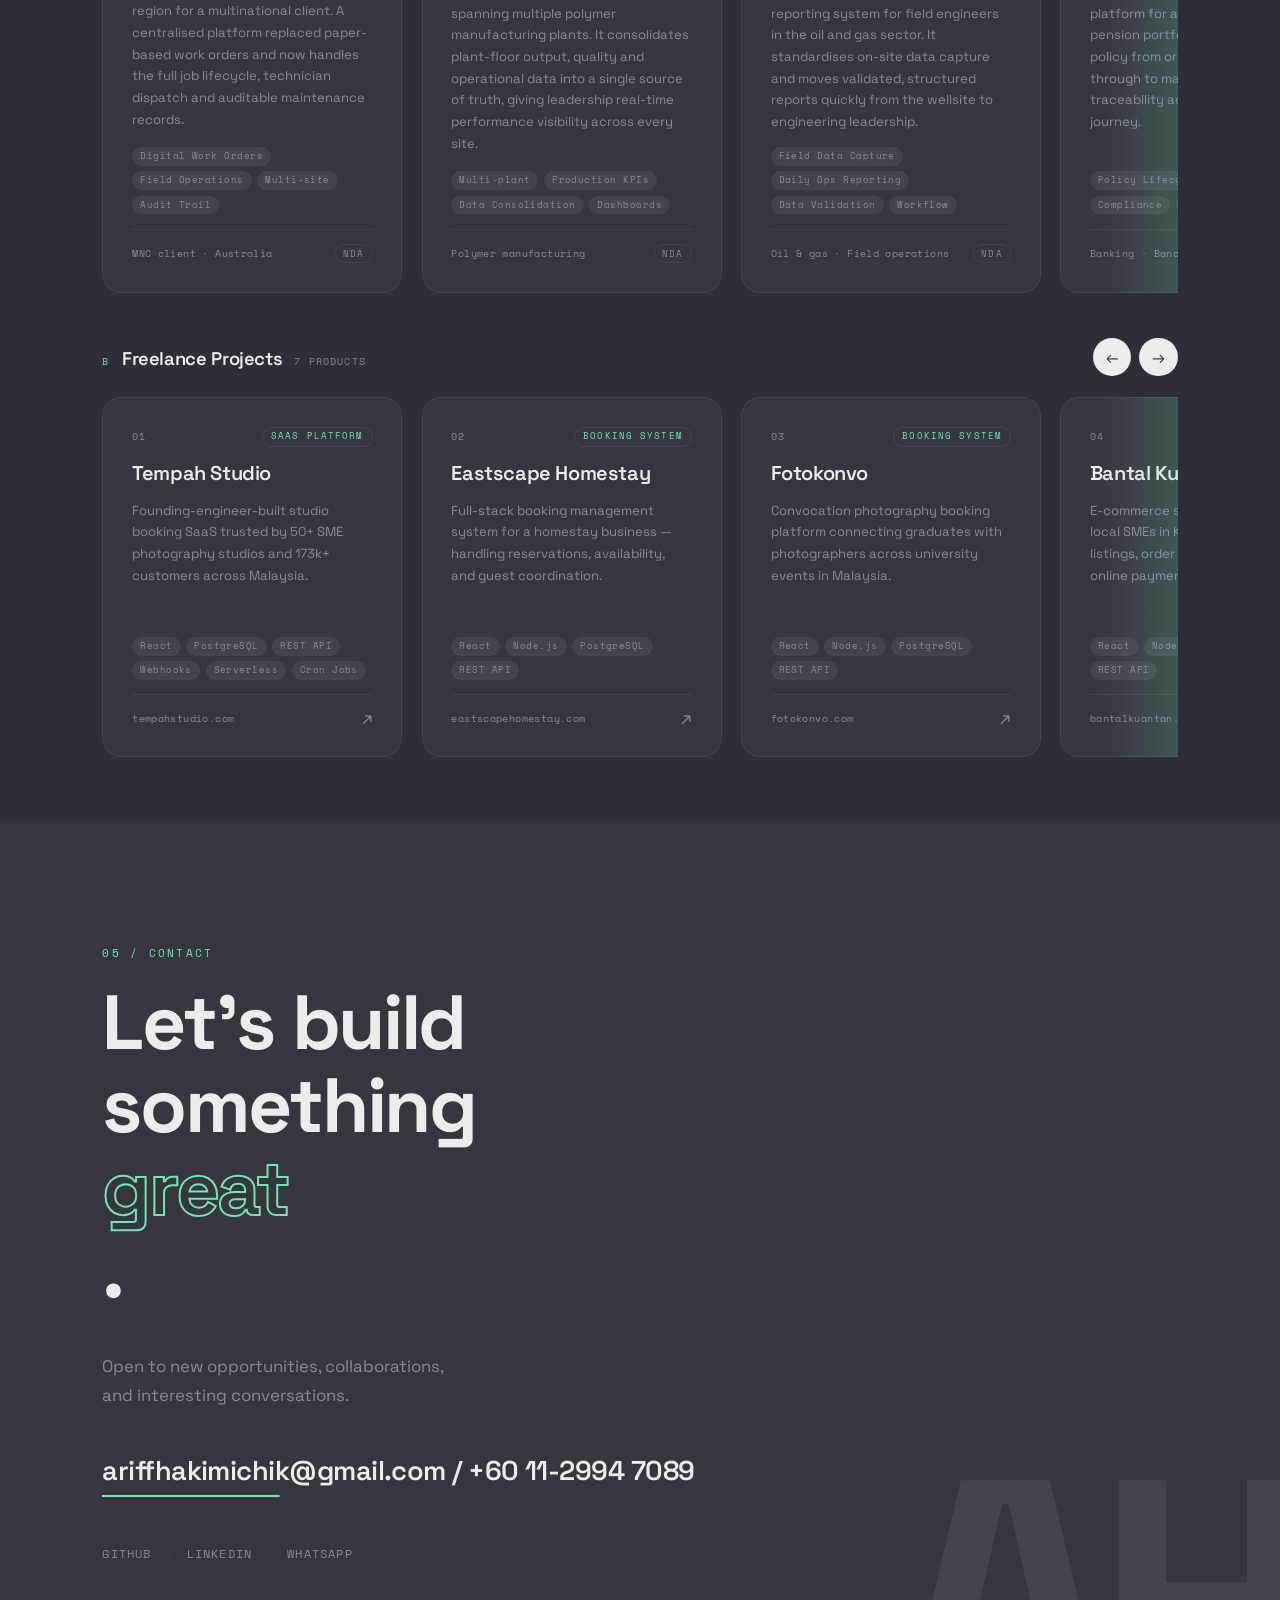
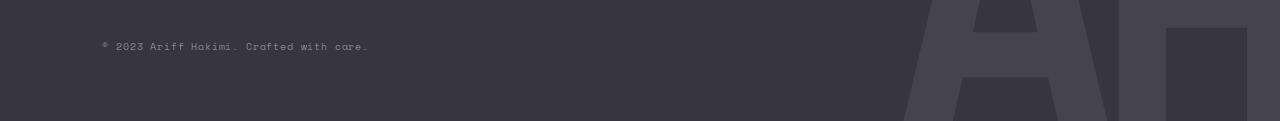
==== commit 0531ea9f: "Add cartoon portrait to the right side of the hero" ====
--- a/index.html
+++ b/index.html
@@ -76,6 +76,7 @@
           </div>
         </div>
       </div>
+      <img src="public/hero-portrait.png" alt="Cartoon portrait of Ariff Hakimi in a red hoodie" class="hero-portrait" width="483" height="516" fetchpriority="high" />
     </section>
 
     <!-- ─── PANEL 2: ABOUT ────────────────────────────────── -->
--- a/style.css
+++ b/style.css
@@ -359,8 +359,33 @@
   -webkit-text-stroke-color: transparent;
 }
 
-/* ─── HERO GIF ─── */
-/* Hero GIF removed from landing page */
+/* ─── HERO PORTRAIT ─── */
+/* Bust is cropped at the bottom, so it sits flush on the panel's bottom edge */
+.hero-portrait {
+  position: absolute;
+  right: clamp(2rem, 6vw, 7rem);
+  bottom: 0;
+  z-index: 1;
+  width: clamp(260px, 30vw, 460px);
+  height: auto;
+  display: block;
+  pointer-events: none;
+  user-select: none;
+  opacity: 0;
+  transform: translateY(40px);
+  transition: opacity 0.9s var(--ease-out) 0.15s,
+              transform 0.9s var(--ease-out) 0.15s;
+}
+
+.panel.visible .hero-portrait {
+  opacity: 1;
+  transform: translateY(0);
+}
+
+/* Tablet widths: shrink and tuck right so it clears the giant name */
+@media (max-width: 1024px) and (min-width: 769px) {
+  .hero-portrait { width: 26vw; right: 1.5rem; }
+}
 
 .hero-sub {
   font-size: clamp(1rem, 1.8vw, 1.2rem);
@@ -1149,7 +1174,13 @@
 
   .hero-sub { max-width: 100%; }
 
-  /* Cartoon removed from landing page */
+  /* Portrait: in normal flow below the hero text, sitting on the bottom edge */
+  .hero-portrait {
+    position: static;
+    align-self: center;
+    width: min(62vw, 260px);
+    margin-top: -2rem;
+  }
 
   /* ── About ── */
   .panel-about {
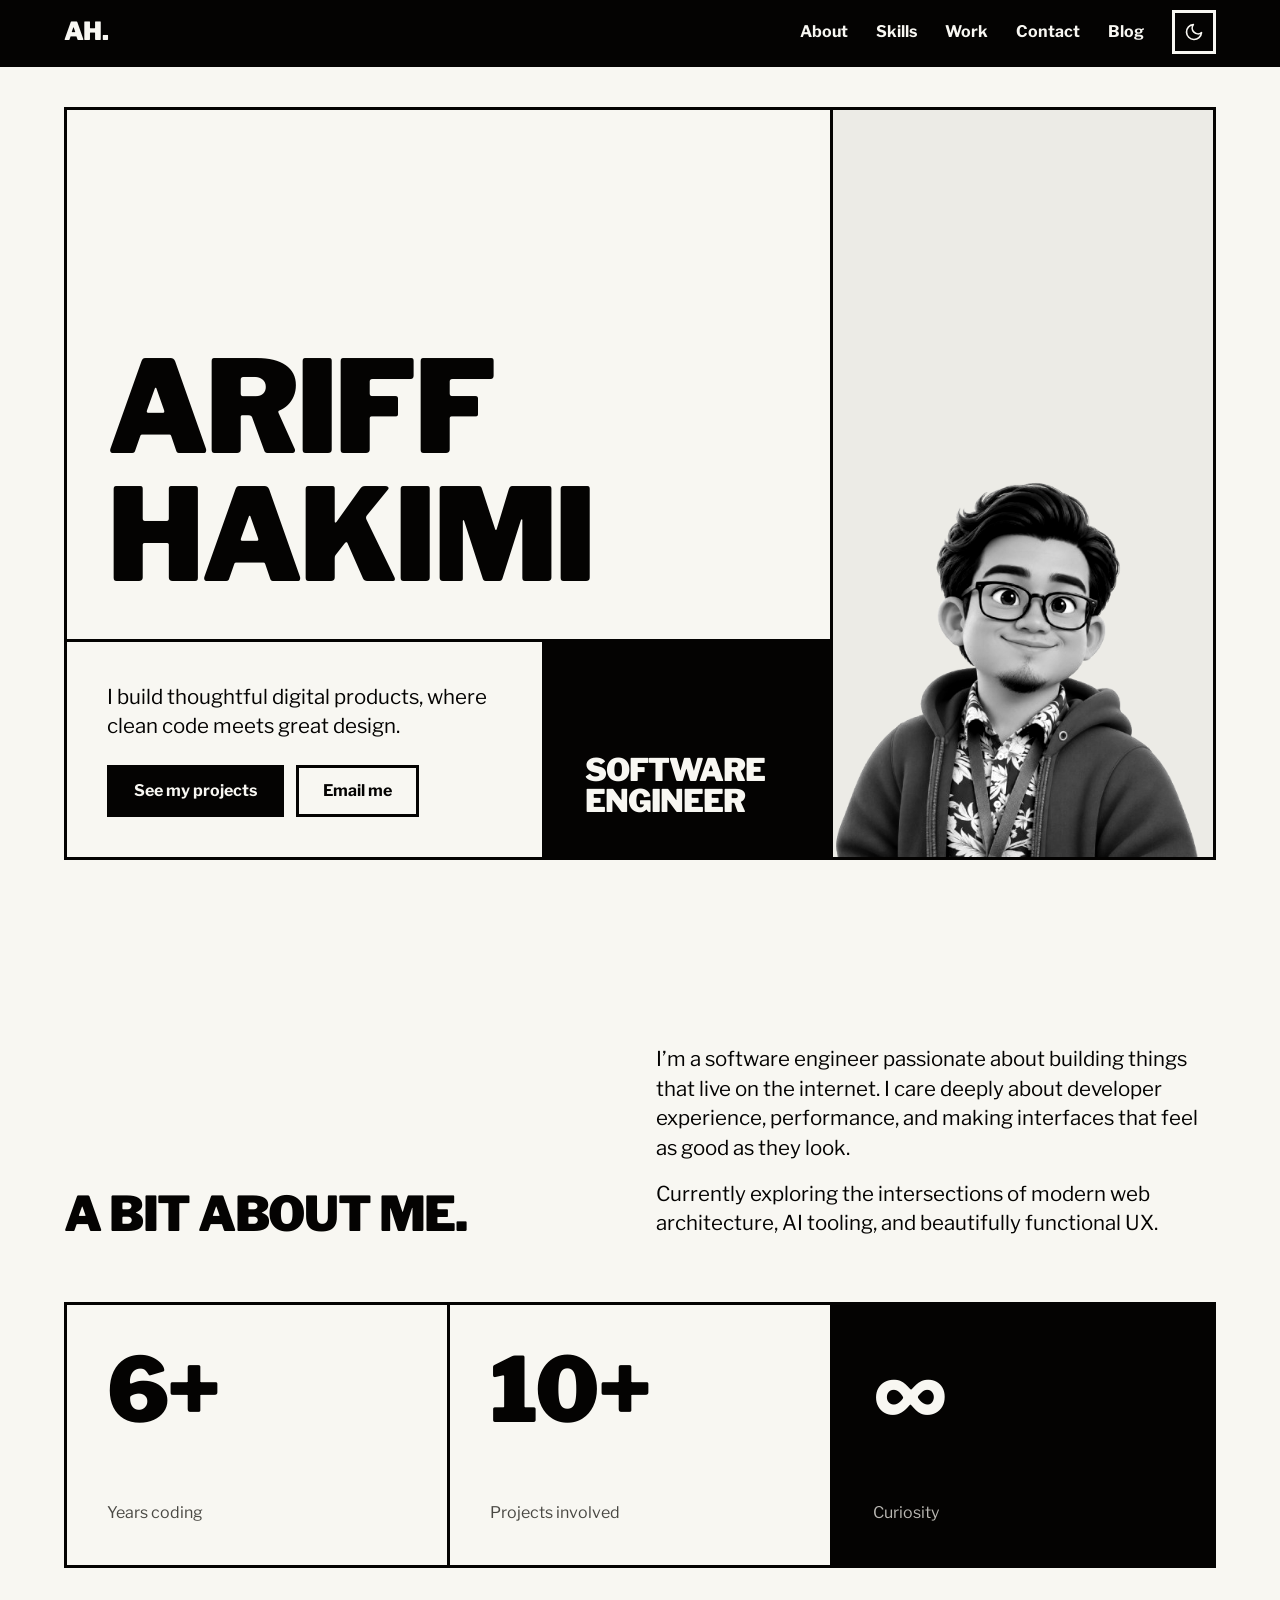
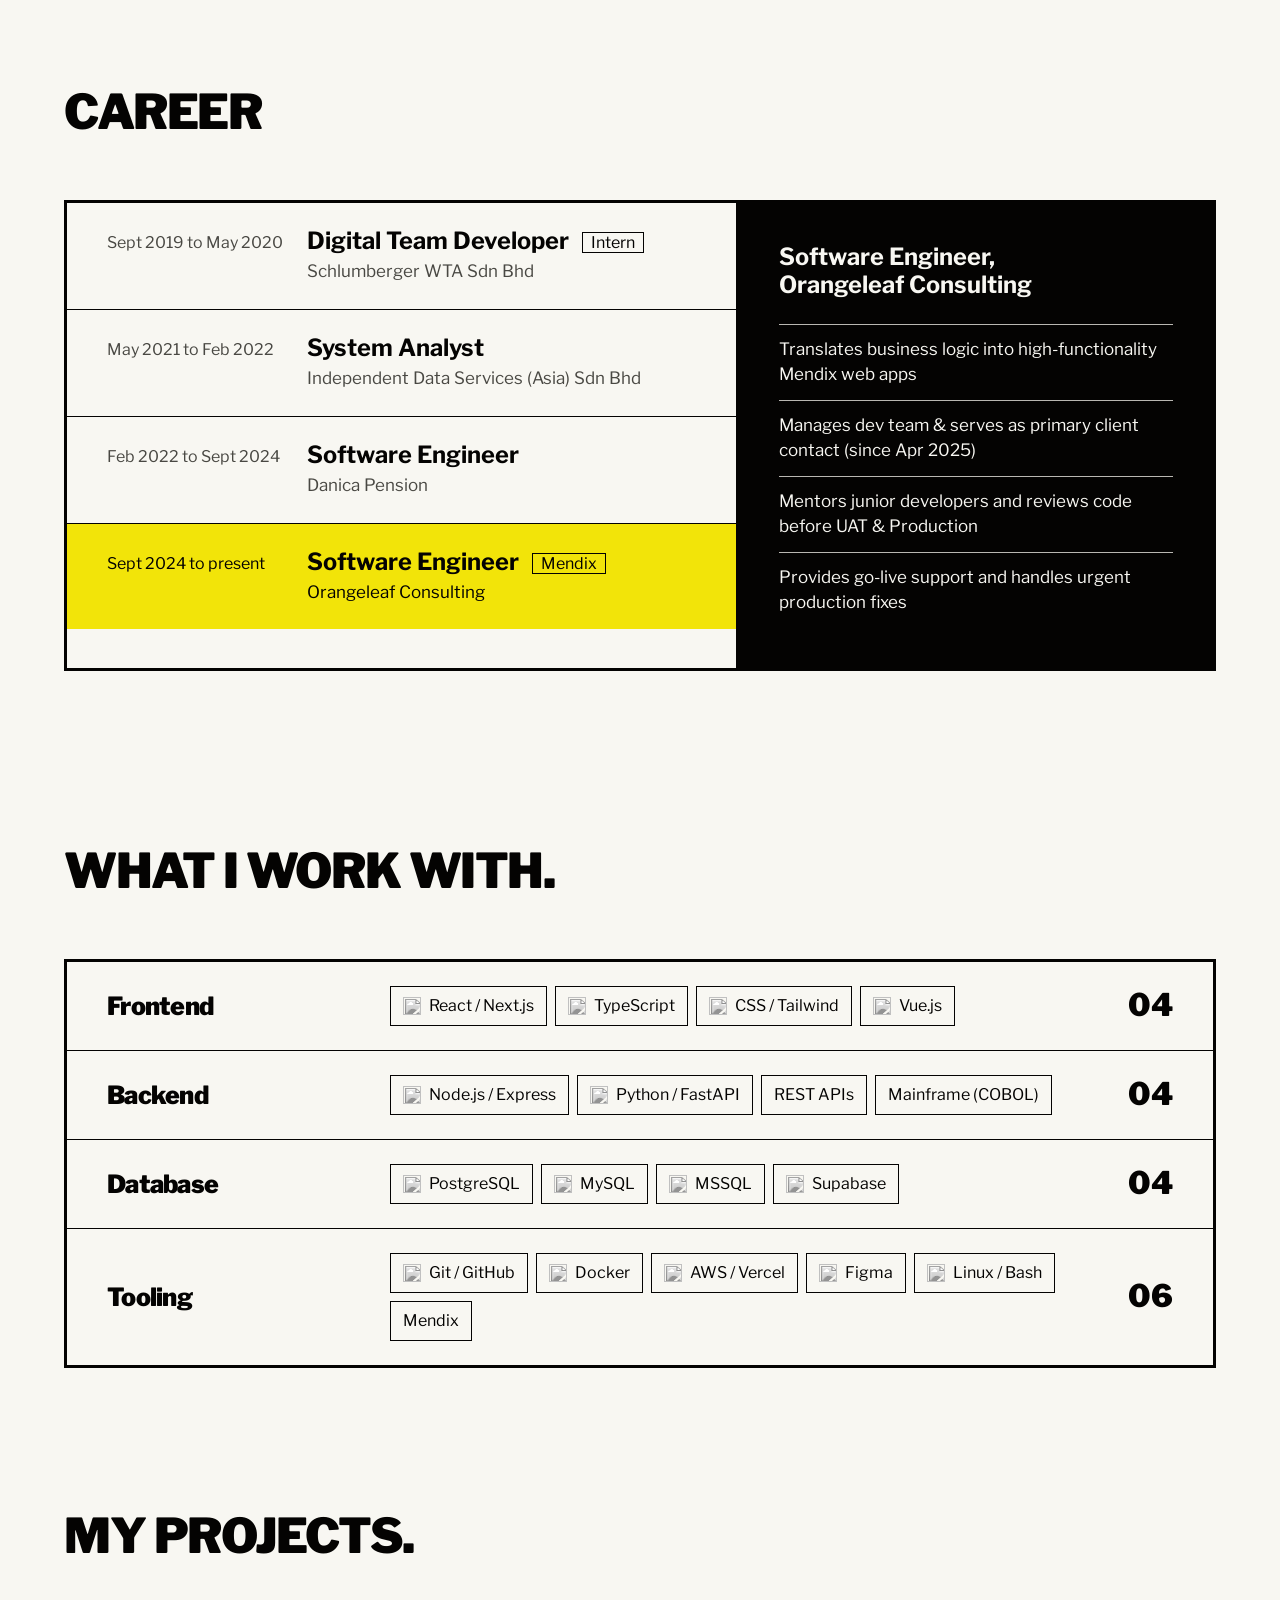
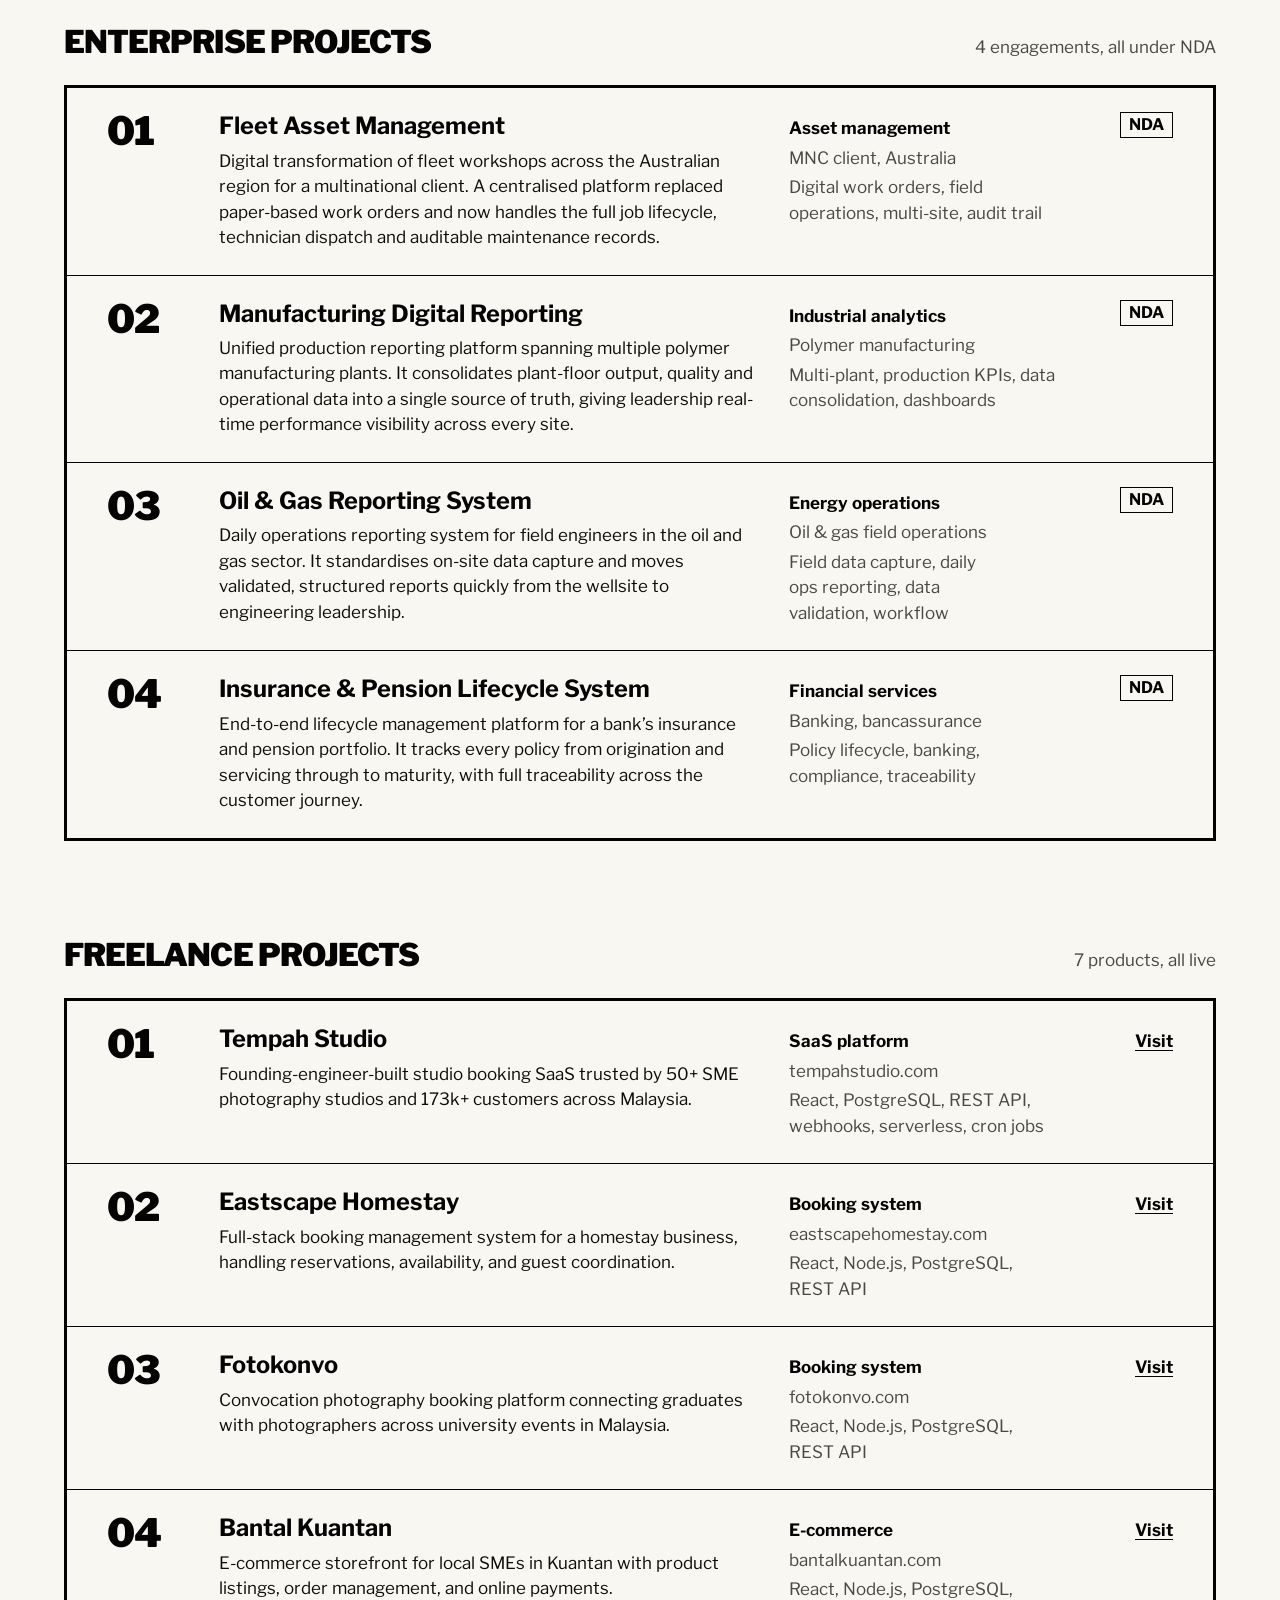
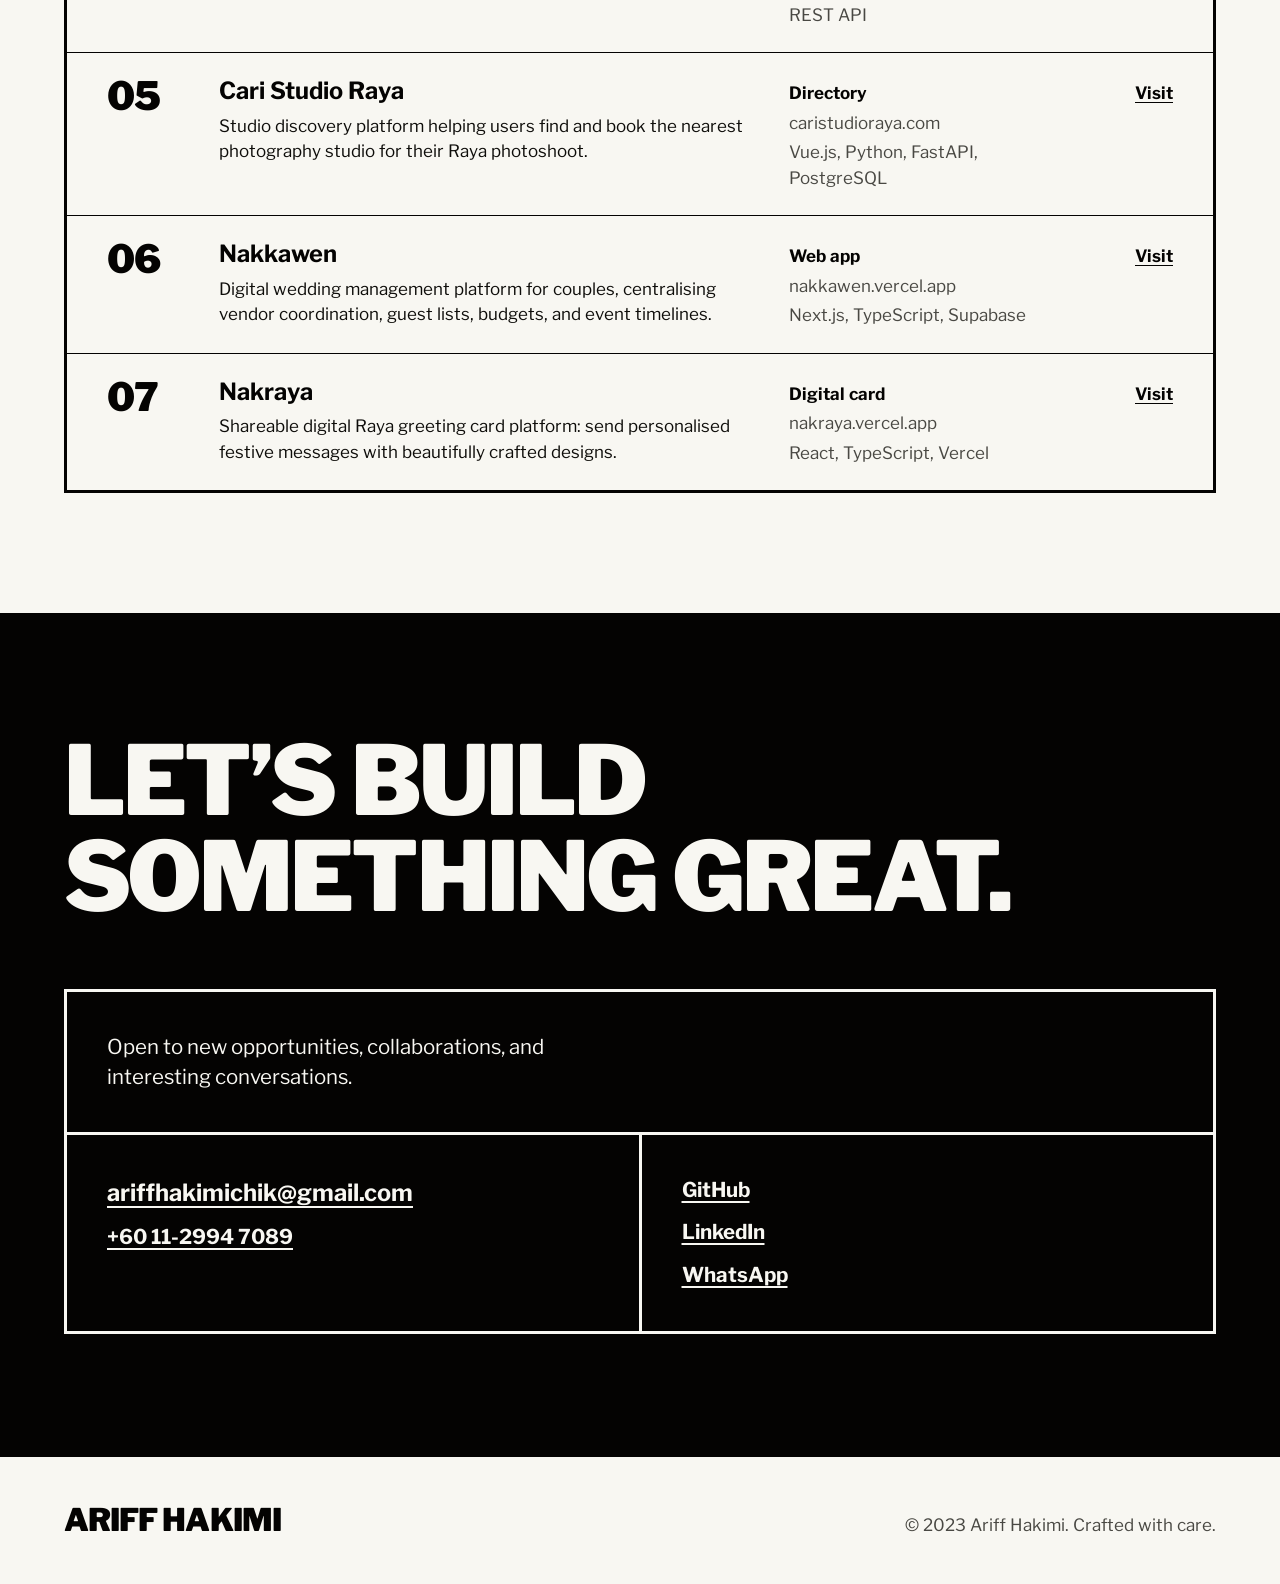
==== commit 0faa02e5: "Redesign site in a bold boxed-grid style Poster-size name beside the portrait, career as an index wi" ====
--- a/index.html
+++ b/index.html
@@ -1,474 +1,417 @@
 <!DOCTYPE html>
-<html lang="en" data-theme="dark">
+<html lang="en" data-theme="light">
 <head>
   <meta charset="UTF-8" />
   <meta name="viewport" content="width=device-width, initial-scale=1.0" />
-  <title>Ariff Hakimi — Software Engineer</title>
+  <title>Ariff Hakimi, Software Engineer</title>
+  <meta name="description" content="Ariff Hakimi is a software engineer building Mendix apps for enterprise clients and booking platforms for Malaysian businesses." />
   <link rel="preconnect" href="https://fonts.googleapis.com" />
   <link rel="preconnect" href="https://fonts.gstatic.com" crossorigin />
-  <link href="https://fonts.googleapis.com/css2?family=Space+Grotesk:wght@300;400;500;600;700&family=Space+Mono:ital,wght@0,400;0,700;1,400&display=swap" rel="stylesheet" />
+  <link href="https://fonts.googleapis.com/css2?family=Libre+Franklin:wght@400;700;900&display=swap" rel="stylesheet" />
   <link rel="stylesheet" href="style.css" />
+  <script>document.documentElement.classList.add('js');</script>
   <script>window.va = window.va || function () { (window.vaq = window.vaq || []).push(arguments); };</script>
   <script defer src="/_vercel/insights/script.js"></script>
 </head>
 <body>
 
-  <!-- Custom cursor -->
-  <div class="cursor" id="cursor"></div>
-  <div class="cursor-dot" id="cursorDot"></div>
-
-  <!-- Fixed nav -->
-  <nav class="nav">
-    <a href="#" class="nav-logo" onclick="scrollToPanel(0)">AH.</a>
-    <div class="nav-right">
-      <div class="nav-links">
-        <button class="nav-link" onclick="scrollToPanel(1)">About</button>
-        <button class="nav-link" onclick="scrollToPanel(2)">Skills</button>
-        <button class="nav-link" onclick="scrollToPanel(3)">Work</button>
-        <button class="nav-link" onclick="scrollToPanel(4)">Contact</button>
-        <a href="blog.html" class="nav-link">Blog</a>
-      </div>
-      <button class="theme-toggle" id="themeToggle" aria-label="Toggle theme">
-        <svg class="icon-sun" xmlns="http://www.w3.org/2000/svg" viewBox="0 0 24 24" fill="none" stroke="currentColor" stroke-width="2" stroke-linecap="round" stroke-linejoin="round">
-          <circle cx="12" cy="12" r="5"/><line x1="12" y1="1" x2="12" y2="3"/><line x1="12" y1="21" x2="12" y2="23"/><line x1="4.22" y1="4.22" x2="5.64" y2="5.64"/><line x1="18.36" y1="18.36" x2="19.78" y2="19.78"/><line x1="1" y1="12" x2="3" y2="12"/><line x1="21" y1="12" x2="23" y2="12"/><line x1="4.22" y1="19.78" x2="5.64" y2="18.36"/><line x1="18.36" y1="5.64" x2="19.78" y2="4.22"/>
-        </svg>
-        <svg class="icon-moon" xmlns="http://www.w3.org/2000/svg" viewBox="0 0 24 24" fill="none" stroke="currentColor" stroke-width="2" stroke-linecap="round" stroke-linejoin="round">
-          <path d="M21 12.79A9 9 0 1 1 11.21 3 7 7 0 0 0 21 12.79z"/>
-        </svg>
-      </button>
+  <a class="skip" href="#panel-1">Skip to content</a>
+
+  <!-- Slab nav -->
+  <nav class="nav" aria-label="Main">
+    <div class="container nav-inner">
+      <a href="#" class="nav-logo" onclick="scrollToPanel(0)" aria-label="Ariff Hakimi, back to top">AH.</a>
+      <div class="nav-right">
+        <div class="nav-links">
+          <button type="button" class="nav-link" onclick="scrollToPanel(1)">About</button>
+          <button type="button" class="nav-link" onclick="scrollToPanel(2)">Skills</button>
+          <button type="button" class="nav-link" onclick="scrollToPanel(3)">Work</button>
+          <button type="button" class="nav-link" onclick="scrollToPanel(4)">Contact</button>
+          <a href="blog.html" class="nav-link">Blog</a>
+        </div>
+        <button type="button" class="theme-toggle" id="themeToggle" aria-label="Toggle theme">
+          <svg class="icon-sun" xmlns="http://www.w3.org/2000/svg" viewBox="0 0 24 24" fill="none" stroke="currentColor" stroke-width="2" stroke-linecap="round" stroke-linejoin="round" aria-hidden="true">
+            <circle cx="12" cy="12" r="5"/><line x1="12" y1="1" x2="12" y2="3"/><line x1="12" y1="21" x2="12" y2="23"/><line x1="4.22" y1="4.22" x2="5.64" y2="5.64"/><line x1="18.36" y1="18.36" x2="19.78" y2="19.78"/><line x1="1" y1="12" x2="3" y2="12"/><line x1="21" y1="12" x2="23" y2="12"/><line x1="4.22" y1="19.78" x2="5.64" y2="18.36"/><line x1="18.36" y1="5.64" x2="19.78" y2="4.22"/>
+          </svg>
+          <svg class="icon-moon" xmlns="http://www.w3.org/2000/svg" viewBox="0 0 24 24" fill="none" stroke="currentColor" stroke-width="2" stroke-linecap="round" stroke-linejoin="round" aria-hidden="true">
+            <path d="M21 12.79A9 9 0 1 1 11.21 3 7 7 0 0 0 21 12.79z"/>
+          </svg>
+        </button>
+      </div>
+    </div>
+    <div class="progress-track" aria-hidden="true">
+      <div class="progress-fill" id="progressFill"></div>
     </div>
   </nav>
 
-  <!-- Progress indicator -->
-  <div class="progress-track">
-    <div class="progress-fill" id="progressFill"></div>
-  </div>
-
-  <!-- Section dots indicator -->
-  <div class="section-dots" id="sectionDots">
-    <button class="dot active" onclick="scrollToPanel(0)" aria-label="Hero"></button>
-    <button class="dot" onclick="scrollToPanel(1)" aria-label="About"></button>
-    <button class="dot" onclick="scrollToPanel(2)" aria-label="Skills"></button>
-    <button class="dot" onclick="scrollToPanel(3)" aria-label="Projects"></button>
-    <button class="dot" onclick="scrollToPanel(4)" aria-label="Contact"></button>
-  </div>
-
-  <!-- Vertical scroll wrapper -->
-  <div class="scroll-wrapper" id="scrollWrapper">
-
-    <!-- ─── PANEL 1: HERO ─────────────────────────────────── -->
+  <main class="scroll-wrapper" id="scrollWrapper">
+
+    <!-- HERO: boxed cells, the name at poster size beside the portrait -->
     <section class="panel panel-hero" id="panel-0">
-      <div class="panel-inner">
-        <span class="eyebrow">Software Engineer</span>
-        <h1 class="hero-name">
-          <span class="name-line">Ariff</span>
-          <span class="name-line accent-stroke">Hakimi</span>
-        </h1>
-        <p class="hero-sub">
-          I build thoughtful digital products—<br />
-          where <em>clean code</em> meets <em>great design</em>.
-        </p>
-        <div class="scroll-hint">
-          <span class="scroll-hint-text">scroll to explore</span>
-          <div class="scroll-hint-arrow">
-            <div class="arrow-line"></div>
-            <div class="arrow-head">›</div>
-          </div>
-        </div>
-      </div>
-      <img src="public/hero-portrait.png" alt="Cartoon portrait of Ariff Hakimi in a red hoodie" class="hero-portrait" width="483" height="516" fetchpriority="high" />
+      <div class="container">
+        <div class="hero-cells cells">
+          <div class="cell hero-name-cell">
+            <h1 class="hero-name">Ariff<br />Hakimi</h1>
+          </div>
+          <div class="cell hero-sub-cell">
+            <p class="lead hero-sub">I build thoughtful digital products, where clean code meets great design.</p>
+            <div class="hero-actions">
+              <button type="button" class="btn btn--ink" onclick="scrollToPanel(3)">See my projects</button>
+              <a class="btn" href="mailto:ariffhakimichik@gmail.com">Email me</a>
+            </div>
+          </div>
+          <div class="cell cell--ink hero-role-cell">
+            <p class="cell-word">Software<br />engineer</p>
+          </div>
+          <figure class="cell hero-portrait-cell">
+            <img src="public/hero-portrait.png" alt="Cartoon portrait of Ariff Hakimi in a red hoodie" class="hero-portrait" width="483" height="516" fetchpriority="high" />
+          </figure>
+        </div>
+      </div>
     </section>
 
-    <!-- ─── PANEL 2: ABOUT ────────────────────────────────── -->
+    <!-- ABOUT + CAREER -->
     <section class="panel panel-about" id="panel-1">
-      <div class="panel-inner about-inner">
-        <div class="panel-label">02 / About</div>
-        <h2 class="section-heading">A bit<br />about me.</h2>
-        <div class="about-body">
-          <p>
-            I'm a software engineer passionate about building things that live on the internet.
-            I care deeply about <em>developer experience</em>, <em>performance</em>, and making
-            interfaces that feel as good as they look.
-          </p>
-          <p>
-            Currently exploring the intersections of modern web architecture, AI tooling,
-            and beautifully functional UX.
-          </p>
-          <div class="about-stats">
-            <div class="stat">
-              <span class="stat-num">6+</span>
-              <span class="stat-label">Years coding</span>
-            </div>
-            <div class="stat">
-              <span class="stat-num">10+</span>
-              <span class="stat-label">Projects involved</span>
-            </div>
-            <div class="stat">
-              <span class="stat-num">∞</span>
-              <span class="stat-label">Curiosity</span>
-            </div>
-          </div>
-        </div>
-      </div>
-
-      <!-- Career timeline -->
-      <div class="timeline-wrap">
-        <div class="panel-label">Career</div>
-        <div class="timeline">
-
-          <div class="tl-item" data-index="0">
-            <div class="tl-dot"></div>
-            <div class="tl-content">
-              <span class="tl-period">Sept 2019 – May 2020</span>
-              <h4 class="tl-role">Digital Team Developer <span class="tl-badge">Intern</span></h4>
-              <p class="tl-company">Schlumberger WTA Sdn Bhd</p>
-            </div>
-          </div>
-
-          <div class="tl-item" data-index="1">
-            <div class="tl-dot"></div>
-            <div class="tl-content">
-              <span class="tl-period">May 2021 – Feb 2022</span>
-              <h4 class="tl-role">System Analyst</h4>
-              <p class="tl-company">Independent Data Services (Asia) Sdn Bhd</p>
-            </div>
-          </div>
-
-          <div class="tl-item" data-index="2">
-            <div class="tl-dot"></div>
-            <div class="tl-content">
-              <span class="tl-period">Feb 2022 – Sept 2024</span>
-              <h4 class="tl-role">Software Engineer</h4>
-              <p class="tl-company">Danica Pension</p>
-            </div>
-          </div>
-
-          <div class="tl-item tl-item--active" data-index="3">
-            <div class="tl-dot"></div>
-            <div class="tl-content">
-              <span class="tl-period">Sept 2024 – Present</span>
-              <h4 class="tl-role">Software Engineer <span class="tl-badge">Mendix</span></h4>
-              <p class="tl-company">Orangeleaf Consulting</p>
-            </div>
-          </div>
-
-        </div>
-
-        <!-- Single shared modal, appears to the right -->
-        <div class="tl-modal" id="tlModal">
-          <ul class="tl-modal-list" id="tlModalList"></ul>
-        </div>
-
+      <div class="container">
+        <div class="about-head">
+          <h2 class="section-heading">A bit about me.</h2>
+          <div class="about-body">
+            <p>I’m a software engineer passionate about building things that live on the internet. I care deeply about developer experience, performance, and making interfaces that feel as good as they look.</p>
+            <p>Currently exploring the intersections of modern web architecture, AI tooling, and beautifully functional UX.</p>
+          </div>
+        </div>
+
+        <dl class="about-stats cells">
+          <div class="cell stat">
+            <dt class="stat-label">Years coding</dt>
+            <dd class="stat-num">6+</dd>
+          </div>
+          <div class="cell stat">
+            <dt class="stat-label">Projects involved</dt>
+            <dd class="stat-num">10+</dd>
+          </div>
+          <div class="cell cell--ink stat">
+            <dt class="stat-label">Curiosity</dt>
+            <dd class="stat-num">∞</dd>
+          </div>
+        </dl>
+
+        <div class="career">
+          <h3 class="career-heading">Career</h3>
+          <div class="career-grid">
+            <ol class="timeline">
+              <li>
+                <button type="button" class="tl-item" data-index="0" aria-controls="tlModal" aria-pressed="false">
+                  <span class="tl-period">Sept 2019 to May 2020</span>
+                  <span class="tl-role">Digital Team Developer <span class="tl-badge">Intern</span></span>
+                  <span class="tl-company">Schlumberger WTA Sdn Bhd</span>
+                </button>
+              </li>
+              <li>
+                <button type="button" class="tl-item" data-index="1" aria-controls="tlModal" aria-pressed="false">
+                  <span class="tl-period">May 2021 to Feb 2022</span>
+                  <span class="tl-role">System Analyst</span>
+                  <span class="tl-company">Independent Data Services (Asia) Sdn Bhd</span>
+                </button>
+              </li>
+              <li>
+                <button type="button" class="tl-item" data-index="2" aria-controls="tlModal" aria-pressed="false">
+                  <span class="tl-period">Feb 2022 to Sept 2024</span>
+                  <span class="tl-role">Software Engineer</span>
+                  <span class="tl-company">Danica Pension</span>
+                </button>
+              </li>
+              <li>
+                <button type="button" class="tl-item tl-item--active" data-index="3" aria-controls="tlModal" aria-pressed="true">
+                  <span class="tl-period">Sept 2024 to present</span>
+                  <span class="tl-role">Software Engineer <span class="tl-badge">Mendix</span></span>
+                  <span class="tl-company">Orangeleaf Consulting</span>
+                </button>
+              </li>
+            </ol>
+
+            <!-- Detail cell: shows what the chosen role involved -->
+            <div class="tl-modal" id="tlModal" aria-live="polite">
+              <p class="tl-modal-title" id="tlModalTitle">Software Engineer, Orangeleaf Consulting</p>
+              <ul class="tl-modal-list" id="tlModalList">
+                <li>Translates business logic into high-functionality Mendix web apps</li>
+                <li>Manages dev team &amp; serves as primary client contact (since Apr 2025)</li>
+                <li>Mentors junior developers and reviews code before UAT &amp; Production</li>
+                <li>Provides go-live support and handles urgent production fixes</li>
+              </ul>
+            </div>
+          </div>
+        </div>
       </div>
     </section>
 
-    <!-- ─── PANEL 3: SKILLS ───────────────────────────────── -->
+    <!-- SKILLS: one boxed table -->
     <section class="panel panel-skills" id="panel-2">
-      <div class="panel-inner skills-inner">
-        <div class="panel-label">03 / Skills</div>
-        <h2 class="section-heading">What I<br />work with.</h2>
+      <div class="container">
+        <h2 class="section-heading">What I work with.</h2>
         <div class="skills-rows">
 
           <div class="skill-row">
-            <span class="skill-row-label">Frontend</span>
+            <h3 class="skill-row-label">Frontend</h3>
             <div class="skill-tags">
-              <span class="skill-tag"><img class="skill-logo" src="https://cdn.jsdelivr.net/gh/devicons/devicon@latest/icons/react/react-original.svg" alt="">React / Next.js</span>
-              <span class="skill-tag"><img class="skill-logo" src="https://cdn.jsdelivr.net/gh/devicons/devicon@latest/icons/typescript/typescript-original.svg" alt="">TypeScript</span>
-              <span class="skill-tag"><img class="skill-logo" src="https://cdn.jsdelivr.net/gh/devicons/devicon@latest/icons/tailwindcss/tailwindcss-original.svg" alt="">CSS / Tailwind</span>
-              <span class="skill-tag"><img class="skill-logo" src="https://cdn.jsdelivr.net/gh/devicons/devicon@latest/icons/vuejs/vuejs-original.svg" alt="">Vue.js</span>
-            </div>
-            <span class="skill-count">04</span>
+              <span class="skill-tag"><img class="skill-logo" src="https://cdn.jsdelivr.net/gh/devicons/devicon@latest/icons/react/react-original.svg" alt="" width="18" height="18">React / Next.js</span>
+              <span class="skill-tag"><img class="skill-logo" src="https://cdn.jsdelivr.net/gh/devicons/devicon@latest/icons/typescript/typescript-original.svg" alt="" width="18" height="18">TypeScript</span>
+              <span class="skill-tag"><img class="skill-logo" src="https://cdn.jsdelivr.net/gh/devicons/devicon@latest/icons/tailwindcss/tailwindcss-original.svg" alt="" width="18" height="18">CSS / Tailwind</span>
+              <span class="skill-tag"><img class="skill-logo" src="https://cdn.jsdelivr.net/gh/devicons/devicon@latest/icons/vuejs/vuejs-original.svg" alt="" width="18" height="18">Vue.js</span>
+            </div>
+            <span class="skill-count num">04</span>
           </div>
 
           <div class="skill-row">
-            <span class="skill-row-label">Backend</span>
+            <h3 class="skill-row-label">Backend</h3>
             <div class="skill-tags">
-              <span class="skill-tag"><img class="skill-logo" src="https://cdn.jsdelivr.net/gh/devicons/devicon@latest/icons/nodejs/nodejs-original.svg" alt="">Node.js / Express</span>
-              <span class="skill-tag"><img class="skill-logo" src="https://cdn.jsdelivr.net/gh/devicons/devicon@latest/icons/python/python-original.svg" alt="">Python / FastAPI</span>
+              <span class="skill-tag"><img class="skill-logo" src="https://cdn.jsdelivr.net/gh/devicons/devicon@latest/icons/nodejs/nodejs-original.svg" alt="" width="18" height="18">Node.js / Express</span>
+              <span class="skill-tag"><img class="skill-logo" src="https://cdn.jsdelivr.net/gh/devicons/devicon@latest/icons/python/python-original.svg" alt="" width="18" height="18">Python / FastAPI</span>
               <span class="skill-tag">REST APIs</span>
-              <span class="skill-tag"><img class="skill-logo" src="https://cdn.jsdelivr.net/gh/devicons/devicon@latest/icons/ibmcloud/ibmcloud-original.svg" alt="">Mainframe (COBOL)</span>
-            </div>
-            <span class="skill-count">04</span>
+              <span class="skill-tag">Mainframe (COBOL)</span>
+            </div>
+            <span class="skill-count num">04</span>
           </div>
 
           <div class="skill-row">
-            <span class="skill-row-label">Database</span>
+            <h3 class="skill-row-label">Database</h3>
             <div class="skill-tags">
-              <span class="skill-tag"><img class="skill-logo" src="https://cdn.jsdelivr.net/gh/devicons/devicon@latest/icons/postgresql/postgresql-original.svg" alt="">PostgreSQL</span>
-              <span class="skill-tag"><img class="skill-logo" src="https://cdn.jsdelivr.net/gh/devicons/devicon@latest/icons/mysql/mysql-original.svg" alt="">MySQL</span>
-              <span class="skill-tag"><img class="skill-logo" src="https://cdn.jsdelivr.net/gh/devicons/devicon@latest/icons/microsoftsqlserver/microsoftsqlserver-plain.svg" alt="">MSSQL</span>
-              <span class="skill-tag"><img class="skill-logo" src="https://cdn.jsdelivr.net/gh/devicons/devicon@latest/icons/supabase/supabase-original.svg" alt="">Supabase</span>
-            </div>
-            <span class="skill-count">04</span>
+              <span class="skill-tag"><img class="skill-logo" src="https://cdn.jsdelivr.net/gh/devicons/devicon@latest/icons/postgresql/postgresql-original.svg" alt="" width="18" height="18">PostgreSQL</span>
+              <span class="skill-tag"><img class="skill-logo" src="https://cdn.jsdelivr.net/gh/devicons/devicon@latest/icons/mysql/mysql-original.svg" alt="" width="18" height="18">MySQL</span>
+              <span class="skill-tag"><img class="skill-logo" src="https://cdn.jsdelivr.net/gh/devicons/devicon@latest/icons/microsoftsqlserver/microsoftsqlserver-plain.svg" alt="" width="18" height="18">MSSQL</span>
+              <span class="skill-tag"><img class="skill-logo" src="https://cdn.jsdelivr.net/gh/devicons/devicon@latest/icons/supabase/supabase-original.svg" alt="" width="18" height="18">Supabase</span>
+            </div>
+            <span class="skill-count num">04</span>
           </div>
 
           <div class="skill-row">
-            <span class="skill-row-label">Tooling</span>
+            <h3 class="skill-row-label">Tooling</h3>
             <div class="skill-tags">
-              <span class="skill-tag"><img class="skill-logo" src="https://cdn.jsdelivr.net/gh/devicons/devicon@latest/icons/git/git-original.svg" alt="">Git / GitHub</span>
-              <span class="skill-tag"><img class="skill-logo" src="https://cdn.jsdelivr.net/gh/devicons/devicon@latest/icons/docker/docker-original.svg" alt="">Docker</span>
-              <span class="skill-tag"><img class="skill-logo" src="https://cdn.jsdelivr.net/gh/devicons/devicon@latest/icons/amazonwebservices/amazonwebservices-original.svg" alt="">AWS / Vercel</span>
-              <span class="skill-tag"><img class="skill-logo" src="https://cdn.jsdelivr.net/gh/devicons/devicon@latest/icons/figma/figma-original.svg" alt="">Figma</span>
-              <span class="skill-tag"><img class="skill-logo" src="https://cdn.jsdelivr.net/gh/devicons/devicon@latest/icons/linux/linux-original.svg" alt="">Linux / Bash</span>
-              <span class="skill-tag"><img class="skill-logo" src="https://cdn.simpleicons.org/mendix" alt="">Mendix</span>
-            </div>
-            <span class="skill-count">06</span>
+              <span class="skill-tag"><img class="skill-logo" src="https://cdn.jsdelivr.net/gh/devicons/devicon@latest/icons/git/git-original.svg" alt="" width="18" height="18">Git / GitHub</span>
+              <span class="skill-tag"><img class="skill-logo" src="https://cdn.jsdelivr.net/gh/devicons/devicon@latest/icons/docker/docker-original.svg" alt="" width="18" height="18">Docker</span>
+              <span class="skill-tag"><img class="skill-logo" src="https://cdn.jsdelivr.net/gh/devicons/devicon@latest/icons/amazonwebservices/amazonwebservices-original.svg" alt="" width="18" height="18">AWS / Vercel</span>
+              <span class="skill-tag"><img class="skill-logo" src="https://cdn.jsdelivr.net/gh/devicons/devicon@latest/icons/figma/figma-original.svg" alt="" width="18" height="18">Figma</span>
+              <span class="skill-tag"><img class="skill-logo" src="https://cdn.jsdelivr.net/gh/devicons/devicon@latest/icons/linux/linux-original.svg" alt="" width="18" height="18">Linux / Bash</span>
+              <span class="skill-tag">Mendix</span>
+            </div>
+            <span class="skill-count num">06</span>
           </div>
 
         </div>
       </div>
     </section>
 
-    <!-- ─── PANEL 4: PROJECTS ─────────────────────────────── -->
+    <!-- WORK: two boxed indexes -->
     <section class="panel panel-projects" id="panel-3">
-      <div class="panel-inner projects-inner">
-        <div class="projects-header">
-          <div>
-            <div class="panel-label">04 / Work</div>
-            <h2 class="section-heading">My<br />projects.</h2>
-          </div>
-        </div>
-
-        <!-- ── Group 1: Enterprise ── -->
-        <div class="project-group" data-carousel>
+      <div class="container">
+        <h2 class="section-heading">My projects.</h2>
+
+        <div class="project-group">
           <div class="project-group-header">
-            <div class="project-group-title">
-              <span class="project-group-idx">A</span>
-              <h3>Enterprise Projects</h3>
-              <span class="project-group-meta">4 engagements</span>
-            </div>
-            <div class="carousel-controls">
-              <button class="carousel-btn" data-dir="-1" aria-label="Previous enterprise project">←</button>
-              <button class="carousel-btn" data-dir="1" aria-label="Next enterprise project">→</button>
-            </div>
-          </div>
-          <div class="projects-carousel-wrap">
-          <div class="projects-scroll">
-
-          <div class="project-card project-card--enterprise">
-            <div class="project-card-header">
-              <span class="project-idx">01</span>
-              <span class="project-category">Asset Management</span>
-            </div>
-            <h4 class="project-name">Fleet Asset Management</h4>
-            <p class="project-desc">Digital transformation of fleet workshops across the Australian region for a multinational client. A centralised platform replaced paper-based work orders and now handles the full job lifecycle, technician dispatch and auditable maintenance records.</p>
-            <div class="project-stack">
-              <span>Digital Work Orders</span><span>Field Operations</span><span>Multi-site</span><span>Audit Trail</span>
-            </div>
-            <div class="project-card-footer">
-              <span class="project-domain">MNC client · Australia</span>
+            <h3 class="project-group-title">Enterprise projects</h3>
+            <p class="project-group-meta">4 engagements, all under NDA</p>
+          </div>
+          <ol class="work-index">
+            <li class="work-row">
+              <span class="project-idx num">01</span>
+              <div class="work-main">
+                <h4 class="project-name">Fleet Asset Management</h4>
+                <p class="project-desc">Digital transformation of fleet workshops across the Australian region for a multinational client. A centralised platform replaced paper-based work orders and now handles the full job lifecycle, technician dispatch and auditable maintenance records.</p>
+              </div>
+              <div class="work-meta">
+                <p class="project-category">Asset management</p>
+                <p class="project-domain">MNC client, Australia</p>
+                <p class="project-stack">Digital work orders, field operations, multi-site, audit trail</p>
+              </div>
               <span class="project-badge">NDA</span>
-            </div>
-          </div>
-
-          <div class="project-card project-card--enterprise">
-            <div class="project-card-header">
-              <span class="project-idx">02</span>
-              <span class="project-category">Industrial Analytics</span>
-            </div>
-            <h4 class="project-name">Manufacturing Digital Reporting</h4>
-            <p class="project-desc">Unified production reporting platform spanning multiple polymer manufacturing plants. It consolidates plant-floor output, quality and operational data into a single source of truth, giving leadership real-time performance visibility across every site.</p>
-            <div class="project-stack">
-              <span>Multi-plant</span><span>Production KPIs</span><span>Data Consolidation</span><span>Dashboards</span>
-            </div>
-            <div class="project-card-footer">
-              <span class="project-domain">Polymer manufacturing</span>
+            </li>
+            <li class="work-row">
+              <span class="project-idx num">02</span>
+              <div class="work-main">
+                <h4 class="project-name">Manufacturing Digital Reporting</h4>
+                <p class="project-desc">Unified production reporting platform spanning multiple polymer manufacturing plants. It consolidates plant-floor output, quality and operational data into a single source of truth, giving leadership real-time performance visibility across every site.</p>
+              </div>
+              <div class="work-meta">
+                <p class="project-category">Industrial analytics</p>
+                <p class="project-domain">Polymer manufacturing</p>
+                <p class="project-stack">Multi-plant, production KPIs, data consolidation, dashboards</p>
+              </div>
               <span class="project-badge">NDA</span>
-            </div>
-          </div>
-
-          <div class="project-card project-card--enterprise">
-            <div class="project-card-header">
-              <span class="project-idx">03</span>
-              <span class="project-category">Energy Operations</span>
-            </div>
-            <h4 class="project-name">Oil &amp; Gas Reporting System</h4>
-            <p class="project-desc">Mission-critical daily operations reporting system for field engineers in the oil and gas sector. It standardises on-site data capture and moves validated, structured reports quickly from the wellsite to engineering leadership.</p>
-            <div class="project-stack">
-              <span>Field Data Capture</span><span>Daily Ops Reporting</span><span>Data Validation</span><span>Workflow</span>
-            </div>
-            <div class="project-card-footer">
-              <span class="project-domain">Oil &amp; gas · Field operations</span>
+            </li>
+            <li class="work-row">
+              <span class="project-idx num">03</span>
+              <div class="work-main">
+                <h4 class="project-name">Oil &amp; Gas Reporting System</h4>
+                <p class="project-desc">Daily operations reporting system for field engineers in the oil and gas sector. It standardises on-site data capture and moves validated, structured reports quickly from the wellsite to engineering leadership.</p>
+              </div>
+              <div class="work-meta">
+                <p class="project-category">Energy operations</p>
+                <p class="project-domain">Oil &amp; gas field operations</p>
+                <p class="project-stack">Field data capture, daily ops reporting, data validation, workflow</p>
+              </div>
               <span class="project-badge">NDA</span>
-            </div>
-          </div>
-
-          <div class="project-card project-card--enterprise">
-            <div class="project-card-header">
-              <span class="project-idx">04</span>
-              <span class="project-category">Financial Services</span>
-            </div>
-            <h4 class="project-name">Insurance &amp; Pension Lifecycle System</h4>
-            <p class="project-desc">End-to-end lifecycle management platform for a bank's insurance and pension portfolio. It tracks every policy from origination and servicing through to maturity, with full traceability across the customer journey.</p>
-            <div class="project-stack">
-              <span>Policy Lifecycle</span><span>Banking</span><span>Compliance</span><span>Traceability</span>
-            </div>
-            <div class="project-card-footer">
-              <span class="project-domain">Banking · Bancassurance</span>
+            </li>
+            <li class="work-row">
+              <span class="project-idx num">04</span>
+              <div class="work-main">
+                <h4 class="project-name">Insurance &amp; Pension Lifecycle System</h4>
+                <p class="project-desc">End-to-end lifecycle management platform for a bank’s insurance and pension portfolio. It tracks every policy from origination and servicing through to maturity, with full traceability across the customer journey.</p>
+              </div>
+              <div class="work-meta">
+                <p class="project-category">Financial services</p>
+                <p class="project-domain">Banking, bancassurance</p>
+                <p class="project-stack">Policy lifecycle, banking, compliance, traceability</p>
+              </div>
               <span class="project-badge">NDA</span>
-            </div>
-          </div>
-
-          </div>
-          </div><!-- /projects-carousel-wrap -->
-        </div><!-- /project-group enterprise -->
-
-        <!-- ── Group 2: Freelance ── -->
-        <div class="project-group" data-carousel>
+            </li>
+          </ol>
+        </div>
+
+        <div class="project-group">
           <div class="project-group-header">
-            <div class="project-group-title">
-              <span class="project-group-idx">B</span>
-              <h3>Freelance Projects</h3>
-              <span class="project-group-meta">7 products</span>
-            </div>
-            <div class="carousel-controls">
-              <button class="carousel-btn" data-dir="-1" aria-label="Previous freelance project">←</button>
-              <button class="carousel-btn" data-dir="1" aria-label="Next freelance project">→</button>
-            </div>
-          </div>
-          <div class="projects-carousel-wrap">
-          <div class="projects-scroll">
-
-          <a class="project-card" href="https://tempahstudio.com" target="_blank" rel="noopener">
-            <div class="project-card-header">
-              <span class="project-idx">01</span>
-              <span class="project-category">SaaS Platform</span>
-            </div>
-            <h4 class="project-name">Tempah Studio</h4>
-            <p class="project-desc">Founding-engineer-built studio booking SaaS trusted by 50+ SME photography studios and 173k+ customers across Malaysia.</p>
-            <div class="project-stack">
-              <span>React</span><span>PostgreSQL</span><span>REST API</span><span>Webhooks</span><span>Serverless</span><span>Cron Jobs</span>
-            </div>
-            <div class="project-card-footer">
-              <span class="project-domain">tempahstudio.com</span>
-              <span class="project-arrow">↗</span>
-            </div>
-          </a>
-
-          <a class="project-card" href="https://eastscapehomestay.com" target="_blank" rel="noopener">
-            <div class="project-card-header">
-              <span class="project-idx">02</span>
-              <span class="project-category">Booking System</span>
-            </div>
-            <h4 class="project-name">Eastscape Homestay</h4>
-            <p class="project-desc">Full-stack booking management system for a homestay business — handling reservations, availability, and guest coordination.</p>
-            <div class="project-stack">
-              <span>React</span><span>Node.js</span><span>PostgreSQL</span><span>REST API</span>
-            </div>
-            <div class="project-card-footer">
-              <span class="project-domain">eastscapehomestay.com</span>
-              <span class="project-arrow">↗</span>
-            </div>
-          </a>
-
-          <a class="project-card" href="https://fotokonvo.com" target="_blank" rel="noopener">
-            <div class="project-card-header">
-              <span class="project-idx">03</span>
-              <span class="project-category">Booking System</span>
-            </div>
-            <h4 class="project-name">Fotokonvo</h4>
-            <p class="project-desc">Convocation photography booking platform connecting graduates with photographers across university events in Malaysia.</p>
-            <div class="project-stack">
-              <span>React</span><span>Node.js</span><span>PostgreSQL</span><span>REST API</span>
-            </div>
-            <div class="project-card-footer">
-              <span class="project-domain">fotokonvo.com</span>
-              <span class="project-arrow">↗</span>
-            </div>
-          </a>
-
-          <a class="project-card" href="https://bantalkuantan.com" target="_blank" rel="noopener">
-            <div class="project-card-header">
-              <span class="project-idx">04</span>
-              <span class="project-category">E-Commerce</span>
-            </div>
-            <h4 class="project-name">Bantal Kuantan</h4>
-            <p class="project-desc">E-commerce storefront empowering local SMEs in Kuantan with product listings, order management, and online payments.</p>
-            <div class="project-stack">
-              <span>React</span><span>Node.js</span><span>PostgreSQL</span><span>REST API</span>
-            </div>
-            <div class="project-card-footer">
-              <span class="project-domain">bantalkuantan.com</span>
-              <span class="project-arrow">↗</span>
-            </div>
-          </a>
-
-          <a class="project-card" href="https://caristudioraya.com" target="_blank" rel="noopener">
-            <div class="project-card-header">
-              <span class="project-idx">05</span>
-              <span class="project-category">Directory</span>
-            </div>
-            <h4 class="project-name">Cari Studio Raya</h4>
-            <p class="project-desc">Studio discovery platform helping users find and book the nearest photography studio for their Raya photoshoot.</p>
-            <div class="project-stack">
-              <span>Vue.js</span><span>Python</span><span>FastAPI</span><span>PostgreSQL</span>
-            </div>
-            <div class="project-card-footer">
-              <span class="project-domain">caristudioraya.com</span>
-              <span class="project-arrow">↗</span>
-            </div>
-          </a>
-
-          <a class="project-card" href="https://nakkawen.vercel.app" target="_blank" rel="noopener">
-            <div class="project-card-header">
-              <span class="project-idx">06</span>
-              <span class="project-category">Web App</span>
-            </div>
-            <h4 class="project-name">Nakkawen</h4>
-            <p class="project-desc">Digital wedding management platform for couples — centralising vendor coordination, guest lists, budgets, and event timelines.</p>
-            <div class="project-stack">
-              <span>Next.js</span><span>TypeScript</span><span>Supabase</span>
-            </div>
-            <div class="project-card-footer">
-              <span class="project-domain">nakkawen.vercel.app</span>
-              <span class="project-arrow">↗</span>
-            </div>
-          </a>
-
-          <a class="project-card" href="https://nakraya.vercel.app" target="_blank" rel="noopener">
-            <div class="project-card-header">
-              <span class="project-idx">07</span>
-              <span class="project-category">Digital Card</span>
-            </div>
-            <h4 class="project-name">Nakraya</h4>
-            <p class="project-desc">Shareable digital Raya greeting card platform — send personalised festive messages with beautifully crafted designs.</p>
-            <div class="project-stack">
-              <span>React</span><span>TypeScript</span><span>Vercel</span>
-            </div>
-            <div class="project-card-footer">
-              <span class="project-domain">nakraya.vercel.app</span>
-              <span class="project-arrow">↗</span>
-            </div>
-          </a>
-
-          </div>
-          </div><!-- /projects-carousel-wrap -->
-        </div><!-- /project-group freelance -->
+            <h3 class="project-group-title">Freelance projects</h3>
+            <p class="project-group-meta">7 products, all live</p>
+          </div>
+          <ol class="work-index work-index--links">
+            <li>
+              <a class="work-row" href="https://tempahstudio.com" target="_blank" rel="noopener">
+                <span class="project-idx num">01</span>
+                <span class="work-main">
+                  <span class="project-name">Tempah Studio</span>
+                  <span class="project-desc">Founding-engineer-built studio booking SaaS trusted by 50+ SME photography studios and 173k+ customers across Malaysia.</span>
+                </span>
+                <span class="work-meta">
+                  <span class="project-category">SaaS platform</span>
+                  <span class="project-domain">tempahstudio.com</span>
+                  <span class="project-stack">React, PostgreSQL, REST API, webhooks, serverless, cron jobs</span>
+                </span>
+                <span class="project-visit">Visit</span>
+              </a>
+            </li>
+            <li>
+              <a class="work-row" href="https://eastscapehomestay.com" target="_blank" rel="noopener">
+                <span class="project-idx num">02</span>
+                <span class="work-main">
+                  <span class="project-name">Eastscape Homestay</span>
+                  <span class="project-desc">Full-stack booking management system for a homestay business, handling reservations, availability, and guest coordination.</span>
+                </span>
+                <span class="work-meta">
+                  <span class="project-category">Booking system</span>
+                  <span class="project-domain">eastscapehomestay.com</span>
+                  <span class="project-stack">React, Node.js, PostgreSQL, REST API</span>
+                </span>
+                <span class="project-visit">Visit</span>
+              </a>
+            </li>
+            <li>
+              <a class="work-row" href="https://fotokonvo.com" target="_blank" rel="noopener">
+                <span class="project-idx num">03</span>
+                <span class="work-main">
+                  <span class="project-name">Fotokonvo</span>
+                  <span class="project-desc">Convocation photography booking platform connecting graduates with photographers across university events in Malaysia.</span>
+                </span>
+                <span class="work-meta">
+                  <span class="project-category">Booking system</span>
+                  <span class="project-domain">fotokonvo.com</span>
+                  <span class="project-stack">React, Node.js, PostgreSQL, REST API</span>
+                </span>
+                <span class="project-visit">Visit</span>
+              </a>
+            </li>
+            <li>
+              <a class="work-row" href="https://bantalkuantan.com" target="_blank" rel="noopener">
+                <span class="project-idx num">04</span>
+                <span class="work-main">
+                  <span class="project-name">Bantal Kuantan</span>
+                  <span class="project-desc">E-commerce storefront for local SMEs in Kuantan with product listings, order management, and online payments.</span>
+                </span>
+                <span class="work-meta">
+                  <span class="project-category">E-commerce</span>
+                  <span class="project-domain">bantalkuantan.com</span>
+                  <span class="project-stack">React, Node.js, PostgreSQL, REST API</span>
+                </span>
+                <span class="project-visit">Visit</span>
+              </a>
+            </li>
+            <li>
+              <a class="work-row" href="https://caristudioraya.com" target="_blank" rel="noopener">
+                <span class="project-idx num">05</span>
+                <span class="work-main">
+                  <span class="project-name">Cari Studio Raya</span>
+                  <span class="project-desc">Studio discovery platform helping users find and book the nearest photography studio for their Raya photoshoot.</span>
+                </span>
+                <span class="work-meta">
+                  <span class="project-category">Directory</span>
+                  <span class="project-domain">caristudioraya.com</span>
+                  <span class="project-stack">Vue.js, Python, FastAPI, PostgreSQL</span>
+                </span>
+                <span class="project-visit">Visit</span>
+              </a>
+            </li>
+            <li>
+              <a class="work-row" href="https://nakkawen.vercel.app" target="_blank" rel="noopener">
+                <span class="project-idx num">06</span>
+                <span class="work-main">
+                  <span class="project-name">Nakkawen</span>
+                  <span class="project-desc">Digital wedding management platform for couples, centralising vendor coordination, guest lists, budgets, and event timelines.</span>
+                </span>
+                <span class="work-meta">
+                  <span class="project-category">Web app</span>
+                  <span class="project-domain">nakkawen.vercel.app</span>
+                  <span class="project-stack">Next.js, TypeScript, Supabase</span>
+                </span>
+                <span class="project-visit">Visit</span>
+              </a>
+            </li>
+            <li>
+              <a class="work-row" href="https://nakraya.vercel.app" target="_blank" rel="noopener">
+                <span class="project-idx num">07</span>
+                <span class="work-main">
+                  <span class="project-name">Nakraya</span>
+                  <span class="project-desc">Shareable digital Raya greeting card platform: send personalised festive messages with beautifully crafted designs.</span>
+                </span>
+                <span class="work-meta">
+                  <span class="project-category">Digital card</span>
+                  <span class="project-domain">nakraya.vercel.app</span>
+                  <span class="project-stack">React, TypeScript, Vercel</span>
+                </span>
+                <span class="project-visit">Visit</span>
+              </a>
+            </li>
+          </ol>
+        </div>
       </div>
     </section>
 
-    <!-- ─── PANEL 5: CONTACT ──────────────────────────────── -->
+    <!-- CONTACT: ink band, then a letter close -->
     <section class="panel panel-contact" id="panel-4">
-      <div class="panel-inner">
-        <div class="panel-label">05 / Contact</div>
-        <h2 class="section-heading contact-heading">Let's build<br />something<br /><em>great</em>.</h2>
-        <p class="contact-desc">
-          Open to new opportunities, collaborations,<br />and interesting conversations.
-        </p>
-        <a href="mailto:ariffhakimichik@gmail.com" class="contact-email">ariffhakimichik@gmail.com / +60 11-2994 7089</a>
-        <div class="social-row">
-          <a href="https://github.com/Ariffkmy" class="social-link" target="_blank" rel="noopener">GitHub</a>
-          <span class="social-sep">·</span>
-          <a href="https://www.linkedin.com/in/ariff-hakimi-chik-3029311b0/" class="social-link" target="_blank" rel="noopener">LinkedIn</a>
-          <span class="social-sep">·</span>
-          <a href="https://api.whatsapp.com/send/?phone=%2B601129947089&text&type=phone_number&app_absent=0" class="social-link" target="_blank" rel="noopener">Whatsapp</a>
-        </div>
-        <p class="footer-copy">© 2023 Ariff Hakimi. Crafted with care.</p>
-      </div>
-      <div class="panel-deco">AH</div>
+      <div class="container">
+        <h2 class="contact-heading">Let’s build something great.</h2>
+        <div class="contact-cells cells">
+          <div class="cell contact-lead">
+            <p class="lead contact-desc">Open to new opportunities, collaborations, and interesting conversations.</p>
+          </div>
+          <div class="cell contact-direct">
+            <a href="mailto:ariffhakimichik@gmail.com" class="contact-email">ariffhakimichik@gmail.com</a>
+            <a href="tel:+601129947089" class="contact-phone">+60 11-2994 7089</a>
+          </div>
+          <ul class="cell social-row">
+            <li><a href="https://github.com/Ariffkmy" class="social-link" target="_blank" rel="noopener">GitHub</a></li>
+            <li><a href="https://www.linkedin.com/in/ariff-hakimi-chik-3029311b0/" class="social-link" target="_blank" rel="noopener">LinkedIn</a></li>
+            <li><a href="https://api.whatsapp.com/send/?phone=%2B601129947089&text&type=phone_number&app_absent=0" class="social-link" target="_blank" rel="noopener">WhatsApp</a></li>
+          </ul>
+        </div>
+      </div>
     </section>
 
-  </div><!-- /scroll-wrapper -->
+  </main>
+
+  <footer class="site-footer">
+    <div class="container footer-inner">
+      <p class="footer-sign">Ariff Hakimi</p>
+      <p class="footer-copy">© 2023 Ariff Hakimi. Crafted with care.</p>
+    </div>
+  </footer>
 
   <script src="script.js"></script>
 </body>
--- a/style.css
+++ b/style.css
@@ -1,1466 +1,276 @@
-/* =============================================
-   TOKENS & THEME
+/* Hallmark · shape: Index-First (draw 8db1ab, swapped from Split Studio: no captures to put on a proof side) · genre: editorial · theme: Brutal (deal 3/3, seed malaysian-software-engineer-personal-9b8b·ee257dff·2026-11-19·r0) · redesign: full
+ * hero: Stage, set as boxed cells (/; swapped from Index: the portrait is the strongest picture), Banner (/blog.html) · nav: slab (swapped from search-led: a portfolio has nothing to search) · footer: letter close · imagery: the user's portrait, printed in the ink · signature: the name in 900 capitals at poster size, boxed beside the portrait · job: hire
+ * axes: light/grotesk-heavy/chromatic-yellow · posture: committed · contrast: pass · fold: pass · draw: 8db1ab · v2.0.0 */
+/* Hallmark · pre-emit critique: P4 H5 E4 S4 R4 V4 · weakest: S, a boxed grid fits any engineer; the career index answers it, each role opens its own record of what was done there */
+/* Hallmark · dropped cursor, cursorDot · craft bans cursor followers and the custom cursor hid the real pointer */
+/* Hallmark · dropped sectionDots · decorative status dots; the slab nav already jumps to every section */
+/* Hallmark · dropped the ibmcloud and mendix logo images · both URLs return nothing (76), the tags keep their names */
+/* Hallmark · dropped project carousels (data-carousel, .carousel-btn, .projects-scroll) · both groups are now boxed indexes, every project visible without sideways scrolling */
+/* Hallmark · dropped panel-deco "AH" · decoration text with nothing to say */
+/* Hallmark · waive 39b · button.tl-item rows in the career index · each career row holds a period, a role and a company, an index row rather than a marketing button */
+/* Hallmark · waive 44c · the hero cells box and the portrait run to y 858 at 1440 x 900 · the measure stops at the name cell while the boxed portrait fills the hero screen */
+/* Hallmark · dismissed 46a · "50+ studios" and "173k+ customers" are the owner's own Tempah Studio figures, carried over as found */
+/* Hallmark · dismissed 49 · the long labels are whole career rows, which wrap by design inside their index */
+/* Hallmark · answered F20 · the tooling tags are the owner's own six; the row wraps by its width, not a set count */
+/* Hallmark · dismissed 77 · the blog page is a listing of three posts under a Banner hero, thin until posts exist */
+/* Hallmark · reworded "Mission-critical daily operations reporting system" to "Daily operations reporting system" · 19 names the buzzword */
+/* Hallmark · reworded "E-commerce storefront empowering local SMEs" to "E-commerce storefront for local SMEs" · 19 names empower */
+@import url("./tokens.css");
+@import url("./base.css");
+
+/* =============================================
+   PAGE TOKENS (light is the sheet; dark is derived)
    ============================================= */
 :root {
-  --bg:          #37353E;
-  --bg-alt:      #2F2D36;
-  --fg:          #ececec;
-  --fg-muted:    #8A8A9A;
-  --accent:      #6EE7B7;      /* emerald mint */
-  --accent-dim:  rgba(110, 231, 183, 0.12);
-  --border:      rgba(255, 255, 255, 0.07);
-  --card:        rgba(255, 255, 255, 0.03);
-
-  --font-sans:   'Space Grotesk', system-ui, sans-serif;
-  --font-mono:   'Space Mono', monospace;
-
-  --ease-out:    cubic-bezier(0.16, 1, 0.3, 1);
-  --transition:  0.35s var(--ease-out);
-}
-
-[data-theme="light"] {
-  --bg:          #f7f7f3;
-  --bg-alt:      #efefeb;
-  --fg:          #111111;
-  --fg-muted:    #999;
-  --accent:      #059669;
-  --accent-dim:  rgba(5, 150, 105, 0.1);
-  --border:      rgba(0, 0, 0, 0.07);
-  --card:        rgba(0, 0, 0, 0.03);
-}
-
-/* =============================================
-   RESET
-   ============================================= */
-*, *::before, *::after {
-  box-sizing: border-box;
-  margin: 0;
-  padding: 0;
-}
-
-html {
-  overflow-x: hidden;
-  scroll-behavior: smooth;
-}
-
-body {
-  overflow-x: hidden;
-  background: var(--bg);
-  color: var(--fg);
-  font-family: var(--font-sans);
-  font-size: 16px;
-  line-height: 1.6;
-  transition: background var(--transition), color var(--transition);
-  cursor: none;
-}
-
-em {
-  font-style: normal;
-  color: var(--accent);
-}
-
-a {
-  color: inherit;
-  text-decoration: none;
-}
-
-button {
-  cursor: none;
-  background: none;
-  border: none;
-  font-family: inherit;
-}
-
-/* =============================================
-   CUSTOM CURSOR
-   ============================================= */
-.cursor {
-  position: fixed;
-  width: 36px;
-  height: 36px;
-  border: 1.5px solid var(--accent);
-  border-radius: 50%;
-  pointer-events: none;
-  z-index: 9999;
-  transform: translate(-50%, -50%);
-  transition: width 0.25s var(--ease-out),
-              height 0.25s var(--ease-out),
-              border-color 0.25s,
-              opacity 0.25s;
-  mix-blend-mode: normal;
-}
-
-.cursor-dot {
-  position: fixed;
-  width: 5px;
-  height: 5px;
-  background: var(--accent);
-  border-radius: 50%;
-  pointer-events: none;
-  z-index: 9999;
-  transform: translate(-50%, -50%);
-}
-
-body.cursor-hover .cursor {
-  width: 56px;
-  height: 56px;
-  border-color: var(--accent);
-  background: var(--accent-dim);
-}
-
-/* =============================================
-   NAV
-   ============================================= */
-.nav {
-  position: fixed;
-  top: 0;
-  left: 0;
-  right: 0;
-  z-index: 500;
-  display: flex;
-  align-items: center;
-  justify-content: space-between;
-  padding: 1.6rem 3rem;
-  pointer-events: none;
-  background: var(--bg);
-  border-bottom: 1px solid var(--border);
-  transition: background var(--transition);
-}
-
-.nav-logo {
-  font-family: var(--font-mono);
-  font-size: 1rem;
-  font-weight: 700;
-  color: var(--fg);
-  letter-spacing: -0.02em;
-  pointer-events: all;
-  transition: color var(--transition);
-}
-
-.nav-logo:hover {
-  color: var(--accent);
-}
-
-.nav-right {
-  display: flex;
-  align-items: center;
-  gap: 2.5rem;
-  pointer-events: all;
-}
-
-.nav-links {
-  display: flex;
-  gap: 2rem;
-}
-
-.nav-link {
-  font-family: var(--font-mono);
-  font-size: 0.72rem;
-  letter-spacing: 0.12em;
-  text-transform: uppercase;
-  color: var(--fg-muted);
-  transition: color var(--transition);
-  padding: 0;
-}
-
-.nav-link:hover {
-  color: var(--accent);
-}
-
-.theme-toggle {
-  width: 2.4rem;
-  height: 2.4rem;
-  border-radius: 50%;
-  border: 1.5px solid var(--border);
-  color: var(--fg-muted);
-  display: flex;
-  align-items: center;
-  justify-content: center;
-  transition: border-color var(--transition),
-              color var(--transition),
-              transform 0.4s var(--ease-out);
-}
-
-.theme-toggle:hover {
-  border-color: var(--accent);
-  color: var(--accent);
-  transform: rotate(30deg);
-}
-
-.theme-toggle svg {
-  width: 1rem;
-  height: 1rem;
-}
-
-[data-theme="dark"]  .icon-moon { display: none; }
-[data-theme="dark"]  .icon-sun  { display: block; }
-[data-theme="light"] .icon-sun  { display: none; }
-[data-theme="light"] .icon-moon { display: block; }
-
-/* =============================================
-   PROGRESS BAR
-   ============================================= */
-.progress-track {
-  position: fixed;
-  bottom: 0;
-  left: 0;
-  right: 0;
-  height: 2px;
-  background: var(--border);
-  z-index: 500;
-}
-
-.progress-fill {
-  height: 100%;
-  width: 0%;
-  background: var(--accent);
-  transition: width 0.1s linear;
-}
-
-/* =============================================
-   SECTION DOTS
-   ============================================= */
-.section-dots {
-  position: fixed;
-  right: 2.5rem;
-  top: 50%;
-  transform: translateY(-50%);
-  z-index: 500;
-  display: flex;
-  flex-direction: column;
-  gap: 0.6rem;
-}
-
-.dot {
-  width: 6px;
-  height: 6px;
-  border-radius: 50%;
-  background: var(--fg-muted);
-  transition: background var(--transition),
-              transform 0.25s var(--ease-out);
-  padding: 0;
-}
-
-.dot.active {
-  background: var(--accent);
-  transform: scale(1.5);
-}
-
-.dot:hover {
-  background: var(--accent);
-}
-
-/* =============================================
-   VERTICAL SCROLL WRAPPER
-   ============================================= */
-.scroll-wrapper {
-  display: flex;
-  flex-direction: column;
-  width: 100%;
-}
-
-/* =============================================
-   PANELS — BASE
-   ============================================= */
-.panel {
-  width: 100%;
-  min-height: 100vh;
-  min-height: 100svh;
-  display: flex;
-  align-items: center;
-  position: relative;
-  overflow: hidden;
-}
-
-.panel-inner {
-  position: relative;
-  z-index: 2;
-  padding: 6rem clamp(3rem, 8vw, 8rem) 4rem;
-}
-
-/* Large decorative background number */
-.panel-deco {
-  position: absolute;
-  right: -0.05em;
-  bottom: -0.15em;
-  font-size: clamp(14rem, 28vw, 26rem);
-  font-weight: 700;
-  font-family: var(--font-mono);
-  color: var(--border);
-  line-height: 1;
-  pointer-events: none;
-  user-select: none;
-  z-index: 1;
-  letter-spacing: -0.05em;
-}
-
-.panel-label {
-  font-family: var(--font-mono);
-  font-size: 0.7rem;
-  letter-spacing: 0.2em;
-  text-transform: uppercase;
-  color: var(--accent);
-  margin-bottom: 1.2rem;
-}
-
-.section-heading {
-  font-size: clamp(2.8rem, 5vw, 4.5rem);
-  font-weight: 700;
-  line-height: 1.08;
-  letter-spacing: -0.03em;
-  margin-bottom: 2.5rem;
-}
-
-/* =============================================
-   PANEL 1 — HERO
-   ============================================= */
-.panel-hero .panel-inner {
-  display: flex;
-  flex-direction: column;
-  justify-content: center;
-}
-
-.eyebrow {
-  display: inline-block;
-  align-self: flex-start;
-  font-family: var(--font-mono);
-  font-size: 0.72rem;
-  letter-spacing: 0.3em;
-  text-transform: uppercase;
-  color: var(--accent);
-  margin-bottom: 2rem;
-  padding: 0.4rem 0.8rem;
-  border: 1px solid var(--accent-dim);
-  border-radius: 2rem;
-}
-
-.hero-name {
-  font-size: clamp(6rem, 14vw, 13rem);
-  font-weight: 700;
-  line-height: 0.88;
-  letter-spacing: -0.04em;
-  margin-bottom: 2.5rem;
-  display: flex;
-  flex-direction: column;
-}
-
-.name-line {
-  display: block;
-}
-
-.accent-stroke {
-  -webkit-text-stroke: 2px var(--fg);
-  color: transparent;
-  transition: -webkit-text-stroke-color var(--transition), color var(--transition);
-}
-
-.accent-stroke:hover {
-  color: var(--accent);
-  -webkit-text-stroke-color: transparent;
-}
-
-/* ─── HERO PORTRAIT ─── */
-/* Bust is cropped at the bottom, so it sits flush on the panel's bottom edge */
-.hero-portrait {
-  position: absolute;
-  right: clamp(2rem, 6vw, 7rem);
-  bottom: 0;
-  z-index: 1;
-  width: clamp(260px, 30vw, 460px);
-  height: auto;
-  display: block;
-  pointer-events: none;
-  user-select: none;
-  opacity: 0;
-  transform: translateY(40px);
-  transition: opacity 0.9s var(--ease-out) 0.15s,
-              transform 0.9s var(--ease-out) 0.15s;
-}
-
-.panel.visible .hero-portrait {
-  opacity: 1;
-  transform: translateY(0);
-}
-
-/* Tablet widths: shrink and tuck right so it clears the giant name */
-@media (max-width: 1024px) and (min-width: 769px) {
-  .hero-portrait { width: 26vw; right: 1.5rem; }
-}
-
-.hero-sub {
-  font-size: clamp(1rem, 1.8vw, 1.2rem);
-  color: var(--fg-muted);
-  line-height: 1.7;
-  max-width: 420px;
-  margin-bottom: 4rem;
-}
-
-.scroll-hint {
-  display: flex;
-  align-items: center;
-  gap: 1.2rem;
-  color: var(--fg-muted);
-}
-
-.scroll-hint-text {
-  font-family: var(--font-mono);
-  font-size: 0.68rem;
-  letter-spacing: 0.2em;
-  text-transform: uppercase;
-}
-
-.scroll-hint-arrow {
-  display: flex;
-  flex-direction: column;
-  align-items: center;
-  gap: 0.1rem;
-}
-
-.arrow-line {
-  width: 1px;
-  height: 1.8rem;
-  background: var(--accent);
-  animation: stretchLine 2s ease-in-out infinite;
-  transform-origin: top;
-}
-
-.arrow-head {
-  color: var(--accent);
-  font-size: 1.2rem;
-  line-height: 1;
-  animation: nudgeDown 2s ease-in-out infinite;
-}
-
-@keyframes stretchLine {
-  0%, 100% { transform: scaleY(1); opacity: 0.6; }
-  50%       { transform: scaleY(1.4); opacity: 1; }
-}
-
-@keyframes nudgeDown {
-  0%, 100% { transform: rotate(90deg) translateX(0); }
-  50%       { transform: rotate(90deg) translateX(4px); }
-}
-
-/* =============================================
-   PANEL 2 — ABOUT
-   ============================================= */
-.panel-about {
-  background: var(--bg-alt);
-  align-items: stretch;
-}
-
-.about-inner {
-  max-width: 680px;
-  align-self: center;
-}
-
-.about-body p {
-  font-size: clamp(1rem, 1.6vw, 1.15rem);
-  line-height: 1.8;
-  color: var(--fg);
-  margin-bottom: 1.4rem;
-}
-
-.about-stats {
-  display: flex;
-  gap: 3rem;
-  margin-top: 3.5rem;
-  padding-top: 2.5rem;
-  border-top: 1px solid var(--border);
-}
-
-.stat-num {
-  display: block;
-  font-family: var(--font-mono);
-  font-size: 2.4rem;
-  font-weight: 700;
-  color: var(--accent);
-  line-height: 1;
-  margin-bottom: 0.4rem;
-}
-
-.stat-label {
-  display: block;
-  font-size: 0.78rem;
-  color: var(--fg-muted);
-  letter-spacing: 0.05em;
-}
-
-/* Career timeline */
-.timeline-wrap {
-  position: relative;
-  z-index: 2;
-  padding: 0 clamp(2rem, 5vw, 5rem);
-  padding-top: 6rem;
-  display: flex;
-  flex-direction: column;
-  justify-content: center;
-  min-width: 360px;
-  border-left: 1px solid var(--border);
-}
-
-.timeline {
-  display: flex;
-  flex-direction: column;
-  gap: 0;
-  margin-top: 1.5rem;
-  position: relative;
-}
-
-.timeline::before {
-  content: '';
-  position: absolute;
-  left: 7px;
-  top: 8px;
-  bottom: 8px;
-  width: 1px;
-  background: var(--border);
-}
-
-.tl-item {
-  display: flex;
-  gap: 1.4rem;
-  padding-bottom: 3.2rem;
-  position: relative;
-}
-
-.tl-item:last-child {
-  padding-bottom: 0;
-}
-
-.tl-dot {
-  width: 15px;
-  height: 15px;
-  border-radius: 50%;
-  border: 2px solid var(--fg-muted);
-  background: var(--bg);
-  flex-shrink: 0;
-  margin-top: 3px;
-  transition: border-color var(--transition), background var(--transition);
-  position: relative;
-  z-index: 1;
-}
-
-.tl-item--active .tl-dot {
-  border-color: var(--accent);
-  background: var(--accent);
-  box-shadow: 0 0 0 4px var(--accent-dim);
-}
-
-.tl-period {
-  font-family: var(--font-mono);
-  font-size: 0.65rem;
-  letter-spacing: 0.1em;
-  color: var(--fg-muted);
-  display: block;
-  margin-bottom: 0.35rem;
-}
-
-.tl-role {
-  font-size: 0.95rem;
-  font-weight: 600;
-  color: var(--fg);
-  margin-bottom: 0.2rem;
-  display: flex;
-  align-items: center;
-  gap: 0.5rem;
-}
-
-.tl-badge {
-  font-family: var(--font-mono);
-  font-size: 0.58rem;
-  letter-spacing: 0.1em;
-  text-transform: uppercase;
-  color: var(--accent);
-  border: 1px solid var(--accent-dim);
-  padding: 0.1rem 0.45rem;
-  border-radius: 2rem;
-  font-weight: 400;
-}
-
-.tl-company {
-  font-size: 0.82rem;
-  color: var(--fg-muted);
-}
-
-.tl-item--active .tl-period,
-.tl-item--active .tl-company {
-  color: var(--accent);
-  opacity: 0.8;
-}
-
-/* Hover — accent text colour on the hovered entry */
-.tl-item:hover .tl-period,
-.tl-item:hover .tl-role,
-.tl-item:hover .tl-company {
-  color: var(--accent);
-  transition: color 0.2s;
-}
-
-.tl-item:hover .tl-dot {
-  border-color: var(--accent);
-}
-
-/* Shared modal to the right of the timeline */
-.timeline-wrap {
-  position: relative;
-}
-
-.tl-modal {
-  position: absolute;
-  left: calc(100% + 2rem);
-  top: 50%;
-  transform: translateY(-50%) translateX(8px);
-  width: 260px;
-  background: var(--bg);
-  border: 1px solid var(--accent);
-  border-radius: 0.9rem;
-  padding: 1.2rem 1.4rem;
-  opacity: 0;
-  pointer-events: none;
-  transition: opacity 0.25s var(--ease-out), transform 0.25s var(--ease-out);
-  z-index: 20;
-}
-
-.tl-modal.visible {
-  opacity: 1;
-  transform: translateY(-50%) translateX(0);
-}
-
-.tl-modal-list {
-  list-style: none;
-  display: flex;
-  flex-direction: column;
-  gap: 0.6rem;
-}
-
-.tl-modal-list li {
-  font-size: 0.78rem;
-  color: var(--fg);
-  line-height: 1.55;
-  padding-left: 1rem;
-  position: relative;
-}
-
-.tl-modal-list li::before {
-  content: '—';
-  position: absolute;
-  left: 0;
-  color: var(--accent);
-  font-size: 0.6rem;
-  top: 0.15em;
-}
-
-/* =============================================
-   PANEL 3 — SKILLS
-   ============================================= */
-.skills-inner {
-  width: 100%;
-  max-width: 960px;
-}
-
-.skills-rows {
-  display: flex;
-  flex-direction: column;
-  margin-top: 0.5rem;
-}
-
-.skill-row {
-  display: flex;
-  align-items: center;
-  gap: 2rem;
-  padding: 1.15rem 1rem 1.15rem 1.4rem;
-  border-bottom: 1px solid var(--border);
-  border-left: 2px solid transparent;
-  transition: border-color var(--transition),
-              background var(--transition);
-}
-
-.skill-row:first-child {
-  border-top: 1px solid var(--border);
-}
-
-.skill-row:hover {
-  border-left-color: var(--accent);
-  background: var(--accent-dim);
-}
-
-.skill-row-label {
-  font-family: var(--font-mono);
-  font-size: 0.63rem;
-  letter-spacing: 0.18em;
-  text-transform: uppercase;
-  color: var(--accent);
-  min-width: 82px;
-  flex-shrink: 0;
-}
-
-.skill-tags {
-  display: flex;
-  flex-wrap: wrap;
-  gap: 0.5rem;
-  flex: 1;
-}
-
-.skill-tag {
-  display: inline-flex;
-  align-items: center;
-  gap: 0.45rem;
-  padding: 0.28rem 0.8rem;
-  border: 1px solid var(--border);
-  border-radius: 2rem;
-  font-size: 0.82rem;
-  color: var(--fg);
-  transition: border-color var(--transition),
-              color var(--transition),
-              background var(--transition);
-}
-
-.skill-tag:hover {
-  border-color: var(--accent);
-  color: var(--accent);
-  background: var(--accent-dim);
-}
-
-.skill-count {
-  font-family: var(--font-mono);
-  font-size: 0.6rem;
-  color: var(--fg-muted);
-  letter-spacing: 0.08em;
-  flex-shrink: 0;
-}
-
-.skill-logo {
-  width: 16px;
-  height: 16px;
-  object-fit: contain;
-  flex-shrink: 0;
-  opacity: 0.9;
-}
-
-/* =============================================
-   PANEL 4 — PROJECTS
-   ============================================= */
-.panel-projects {
-  background: var(--bg-alt);
-}
-
-.projects-inner {
-  width: 100%;
-  max-width: unset;
-}
-
-.projects-header {
-  display: flex;
-  align-items: flex-end;
-  justify-content: space-between;
-  margin-bottom: 1.5rem;
-}
-
-.projects-inner .section-heading {
-  margin-bottom: 0;
-}
-
-/* ── Project groups (Enterprise / Freelance) ── */
-.project-group + .project-group {
-  margin-top: 2.8rem;
-}
-
-.project-group-header {
-  display: flex;
-  align-items: center;
-  justify-content: space-between;
-  gap: 1rem;
-  margin-bottom: 1.1rem;
-}
-
-.project-group-title {
-  display: flex;
-  align-items: baseline;
-  gap: 0.75rem;
-  flex-wrap: wrap;
-  min-width: 0;
-}
-
-.project-group-idx {
-  font-family: var(--font-mono);
-  font-size: 0.65rem;
-  letter-spacing: 0.15em;
-  color: var(--accent);
-}
-
-.project-group-title h3 {
-  font-size: 1.15rem;
-  font-weight: 600;
-  letter-spacing: -0.02em;
-  line-height: 1.2;
-}
-
-.project-group-meta {
-  font-family: var(--font-mono);
-  font-size: 0.6rem;
-  letter-spacing: 0.12em;
-  text-transform: uppercase;
-  color: var(--fg-muted);
-}
-
-.project-badge {
-  font-family: var(--font-mono);
-  font-size: 0.55rem;
-  letter-spacing: 0.14em;
-  color: var(--fg-muted);
-  border: 1px solid var(--border);
-  padding: 0.1rem 0.45rem;
-  border-radius: 2rem;
-  transition: color var(--transition), border-color var(--transition);
-}
-
-.project-card--enterprise:hover .project-badge {
-  color: var(--accent);
-  border-color: var(--accent-dim);
-}
-
-.project-card--enterprise:hover .project-domain {
-  color: var(--accent);
-}
-
-.carousel-controls {
-  display: flex;
-  gap: 0.5rem;
-  padding-bottom: 0.2rem;
-}
-
-.carousel-btn {
-  width: 2.4rem;
-  height: 2.4rem;
-  border-radius: 50%;
-  border: none;
-  background: var(--fg);
-  color: var(--bg);
-  display: flex;
-  align-items: center;
-  justify-content: center;
-  font-size: 1rem;
-  transition: background var(--transition), color var(--transition);
-}
-
-.carousel-btn:hover {
-  background: var(--accent);
-  color: var(--bg);
-}
-
-.projects-carousel-wrap {
-  position: relative;
-}
-
-.projects-carousel-wrap::before,
-.projects-carousel-wrap::after {
-  content: '';
-  position: absolute;
-  top: 0;
-  bottom: 0;
-  width: 80px;
-  z-index: 2;
-  pointer-events: none;
-  opacity: 0;
-  transition: opacity 0.3s var(--ease-out);
-}
-
-.projects-carousel-wrap::before {
-  left: 0;
-  background: linear-gradient(to right, var(--accent), transparent);
-}
-
-.projects-carousel-wrap::after {
-  right: 0;
-  background: linear-gradient(to left, var(--accent), transparent);
-}
-
-.projects-carousel-wrap.can-scroll-left::before  { opacity: 0.18; }
-.projects-carousel-wrap.can-scroll-right::after  { opacity: 0.18; }
-
-.projects-scroll {
-  display: flex;
-  gap: 1.2rem;
-  overflow-x: auto;
-  overflow-y: hidden;
-  scroll-snap-type: x mandatory;
-  -webkit-overflow-scrolling: touch;
-  scrollbar-width: none;
-}
-
-.projects-scroll::-webkit-scrollbar {
-  display: none;
-}
-
-.project-card {
-  flex-shrink: 0;
-  width: 300px;
-  min-height: 360px;
-  background: var(--bg);
-  border: 1px solid var(--border);
-  border-radius: 1.2rem;
-  padding: 1.8rem;
-  display: flex;
-  flex-direction: column;
-  gap: 0.9rem;
-  scroll-snap-align: start;
-  text-decoration: none;
-  color: inherit;
-  transition: border-color var(--transition),
-              transform var(--transition);
-}
-
-.project-card:hover {
-  border-color: var(--accent);
-  transform: translateY(-5px);
-}
-
-.project-card-header {
-  display: flex;
-  align-items: center;
-  justify-content: space-between;
-}
-
-.project-idx {
-  font-family: var(--font-mono);
-  font-size: 0.6rem;
-  color: var(--fg-muted);
-  letter-spacing: 0.1em;
-}
-
-.project-category {
-  font-family: var(--font-mono);
-  font-size: 0.58rem;
-  letter-spacing: 0.12em;
-  text-transform: uppercase;
-  color: var(--accent);
-  border: 1px solid var(--accent-dim);
-  padding: 0.1rem 0.5rem;
-  border-radius: 2rem;
-}
-
-.project-name {
-  font-size: 1.25rem;
-  font-weight: 600;
-  letter-spacing: -0.02em;
-  line-height: 1.2;
-}
-
-.project-desc {
-  font-size: 0.82rem;
-  color: var(--fg-muted);
-  line-height: 1.65;
-  flex: 1;
-}
-
-.project-stack {
-  display: flex;
-  flex-wrap: wrap;
-  gap: 0.35rem;
-}
-
-.project-stack span {
-  font-family: var(--font-mono);
-  font-size: 0.58rem;
-  letter-spacing: 0.05em;
-  padding: 0.12rem 0.5rem;
-  border-radius: 2rem;
-  background: var(--border);
-  color: var(--fg-muted);
-}
-
-.project-card-footer {
-  display: flex;
-  align-items: center;
-  justify-content: space-between;
-  padding-top: 0.9rem;
-  border-top: 1px solid var(--border);
-  margin-top: auto;
-}
-
-.project-domain {
-  font-family: var(--font-mono);
-  font-size: 0.6rem;
-  color: var(--fg-muted);
-  letter-spacing: 0.04em;
-  transition: color var(--transition);
-}
-
-.project-arrow {
-  font-size: 1.1rem;
-  color: var(--fg-muted);
-  line-height: 1;
-  transition: color var(--transition), transform var(--transition);
-}
-
-.project-card:hover .project-arrow {
-  color: var(--accent);
-  transform: translate(3px, -3px);
-}
-
-.project-card:hover .project-domain {
-  color: var(--accent);
-}
-
-/* =============================================
-   PANEL 5 — CONTACT
-   ============================================= */
-.panel-contact .panel-inner {
-  display: flex;
-  flex-direction: column;
-  justify-content: center;
-}
-
-.contact-heading {
-  font-size: clamp(3rem, 6vw, 5.5rem);
-}
-
-.contact-heading em {
-  display: block;
-  -webkit-text-stroke: 2px var(--accent);
-  color: transparent;
-}
-
-.contact-desc {
-  font-size: 1.05rem;
-  color: var(--fg-muted);
-  line-height: 1.7;
-  margin-bottom: 2.5rem;
-  max-width: 400px;
-}
-
-.contact-email {
-  display: inline-block;
-  font-size: clamp(1.1rem, 2.2vw, 1.7rem);
-  font-weight: 600;
-  letter-spacing: -0.02em;
-  color: var(--fg);
-  position: relative;
-  margin-bottom: 3rem;
-  transition: color var(--transition);
-}
-
-.contact-email::after {
-  content: '';
-  position: absolute;
-  bottom: -4px;
-  left: 0;
-  width: 100%;
-  height: 2px;
-  background: var(--accent);
-  transform: scaleX(0.3);
-  transform-origin: left;
-  transition: transform 0.3s var(--ease-out);
-}
-
-.contact-email:hover {
-  color: var(--accent);
-}
-
-.contact-email:hover::after {
-  transform: scaleX(1);
-}
-
-.social-row {
-  display: flex;
-  align-items: center;
-  gap: 1rem;
-  margin-bottom: 4rem;
-}
-
-.social-link {
-  font-family: var(--font-mono);
-  font-size: 0.75rem;
-  letter-spacing: 0.1em;
-  text-transform: uppercase;
-  color: var(--fg-muted);
-  transition: color var(--transition);
-}
-
-.social-link:hover {
-  color: var(--accent);
-}
-
-.social-sep {
-  color: var(--border);
-}
-
-.footer-copy {
-  font-family: var(--font-mono);
-  font-size: 0.65rem;
-  color: var(--fg-muted);
-  letter-spacing: 0.08em;
-  position: absolute;
-  bottom: 2.5rem;
-  left: clamp(3rem, 8vw, 8rem);
-}
-
-/* =============================================
-   PANEL TRANSITION ANIMATIONS
-   ============================================= */
-.panel-inner {
-  opacity: 0;
-  transform: translateY(40px);
-  transition: opacity 0.7s var(--ease-out),
-              transform 0.7s var(--ease-out);
-}
-
-.panel.visible .panel-inner {
-  opacity: 1;
-  transform: translateY(0);
-}
-
-/* =============================================
-   RESPONSIVE — Mobile
-   ============================================= */
-@media (max-width: 768px) {
-
-  /* ── Disable custom cursor on touch devices ── */
-  .cursor,
-  .cursor-dot { display: none; }
-
-  body { cursor: auto; }
-  button { cursor: pointer; }
-
-  /* ── Sections size to their content on mobile ── */
-  .panel {
-    min-height: auto;
-  }
-
-  .panel-hero {
-    min-height: 100svh;
-  }
-
-  /* ── Panel inner padding ── */
-  .panel-inner {
-    /* extra bottom clearance for browser chrome & content breathing room */
-    padding: 5rem 1.5rem 5rem;
-  }
-
-  /* ── Nav ── */
-  .nav {
-    padding: 1rem 1.5rem;
-    background: var(--bg);
-  }
-
-  .nav-links      { display: none; }
-  .progress-track { display: none; }
-
-  /* ── Section dots — horizontal, centred in the nav bar ── */
-  .section-dots {
-    right: auto;
-    left: 50%;
-    top: 1.25rem;
-    transform: translateX(-50%);
-    flex-direction: row;
-    gap: 0.5rem;
-  }
-
-  /* ── Hero ── */
-  .panel-hero {
-    flex-direction: column;
-    align-items: stretch;
-    justify-content: center;
-  }
-
-  .panel-hero .panel-inner {
-    width: 100%;
-  }
-
-  .hero-name {
-    font-size: clamp(3.5rem, 16vw, 7rem);
-  }
-
-  .hero-sub { max-width: 100%; }
-
-  /* Portrait: in normal flow below the hero text, sitting on the bottom edge */
-  .hero-portrait {
-    position: static;
-    align-self: center;
-    width: min(62vw, 260px);
-    margin-top: -2rem;
-  }
-
-  /* ── About ── */
-  .panel-about {
-    flex-direction: column;
-    align-items: stretch;
-  }
-
-  .about-inner  { max-width: 100%; align-self: stretch; }
-
-  .about-stats  { gap: 1.5rem; }
-
-  .timeline-wrap {
-    border-left: none;
-    border-top: 1px solid var(--border);
-    padding: 2rem 1.5rem 5rem;
-    min-width: unset;
-  }
-
-  /* Hover modal doesn't work on touch — hide it */
-  .tl-modal { display: none; }
-
-  /* ── Skills ── */
-  .skills-inner { max-width: 100%; }
-
-  .skill-row {
-    flex-wrap: wrap;
-    gap: 0.8rem;
-    padding-left: 0.8rem;
-    border-left: none;
-  }
-
-  .skill-row-label { min-width: 100%; }
-  .skill-count     { display: none; }
-
-  /* ── Projects ── */
-  .projects-inner { width: 100%; }
-
-  .project-card   { width: 260px; }
-
-  .projects-scroll { padding-bottom: 0.5rem; }
-
-  /* ── Contact ── */
-  .panel-contact {
-    align-items: stretch;
-  }
-
-  .panel-contact .panel-inner {
-    width: 100%;
-    padding-bottom: 5rem;
-  }
-
-  .contact-heading {
-    font-size: clamp(2.5rem, 10vw, 4rem);
-  }
-
-  .contact-email {
-    font-size: clamp(0.8rem, 3.5vw, 1.1rem);
-    word-break: break-word;
-  }
-
-  .panel-deco { display: none; }
-
-  .footer-copy {
-    position: static;
-    display: block;
-    margin-top: 2rem;
-    left: auto;
-    bottom: auto;
-  }
-}
+  --color-band: var(--color-ink);
+  --color-band-ink: var(--color-paper);
+  --color-band-muted: oklch(78% 0.008 95);
+  --color-focus-band: oklch(82% 0.14 110);
+  --nav-h: 64px;
+  --text-body: 1.0625rem;
+  --text-poster: clamp(3rem, 10vw, 9rem);
+  --text-close: clamp(2.75rem, 7.5vw, 7.5rem);
+  --text-figure: clamp(3.5rem, 7vw, 7rem);
+}
+
+:root[data-theme="dark"] {
+  color-scheme: dark;
+  --color-paper: oklch(17% 0.006 95); --color-paper-2: oklch(21% 0.007 95); --color-paper-3: oklch(26% 0.008 95);
+  --color-ink: oklch(95% 0.006 95); --color-ink-2: oklch(88% 0.006 95); --color-muted: oklch(74% 0.008 95);
+  --color-rule: oklch(95% 0.006 95);
+  --color-accent-ink: oklch(10% 0.006 95);
+  --color-focus: oklch(82% 0.14 110);
+  --color-band: oklch(9% 0.006 95);
+  --color-band-ink: oklch(95% 0.006 95);
+}
+
+/* =============================================
+   BASE
+   ============================================= */
+html { scroll-behavior: smooth; scroll-padding-top: var(--nav-h); }
+body { font-size: var(--text-body); line-height: 1.5; }
+h1, h2 { text-transform: uppercase; line-height: 1; }
+h3, h4 { margin: 0; font-family: var(--font-display); }
+ol, ul { margin: 0; padding: 0; list-style: none; }
+figure, dl, dd { margin: 0; }
+
+.skip { position: absolute; left: var(--space-md); top: calc(-1 * var(--space-3xl)); z-index: var(--z-toast); padding: var(--space-xs) var(--space-md); background: var(--color-ink); color: var(--color-paper); font-weight: 700; }
+.skip:focus-visible { top: var(--space-md); }
+
+/* Boxed cells that share one 3px rule */
+.cells { display: grid; gap: var(--rule-bar); background: var(--color-rule); border: var(--rule-bar) solid var(--color-rule); }
+.cell { min-width: 0; padding: var(--space-xl); background: var(--color-paper); }
+.cell--ink { background: var(--color-band); color: var(--color-band-ink); }
+
+/* Buttons: bordered paper beside solid ink, flip in one frame */
+.btn { display: inline-flex; align-items: center; justify-content: center; min-height: 52px; padding: 0 var(--space-lg); border: var(--rule-bar) solid var(--color-rule); border-radius: 0; background: var(--color-paper); color: var(--color-ink); font: 700 var(--text-md)/1 var(--font-body); text-decoration: none; white-space: nowrap; cursor: pointer; transition: none; }
+.btn:hover { background: var(--color-ink); color: var(--color-paper); }
+.btn--ink { background: var(--color-ink); color: var(--color-paper); }
+.btn--ink:hover { background: var(--color-paper); color: var(--color-ink); }
+.btn:active { transform: translateY(1px); }
+.btn:focus-visible { outline: 3px solid var(--color-focus); outline-offset: 3px; }
+.btn:disabled, .btn[aria-disabled="true"] { opacity: 0.55; cursor: not-allowed; transform: none; }
+
+/* =============================================
+   NAV: a slab
+   ============================================= */
+.nav { position: sticky; top: 0; z-index: var(--z-sticky-nav); background: var(--color-band); color: var(--color-band-ink); }
+.nav-inner { display: flex; align-items: center; justify-content: space-between; gap: var(--space-md); min-height: var(--nav-h); }
+.nav-logo { font-weight: 900; font-size: var(--text-xl); letter-spacing: var(--tracking-display); text-decoration: none; }
+.nav-right { display: flex; align-items: center; gap: var(--space-md); }
+.nav-links { display: flex; align-items: center; gap: var(--space-2xs); }
+.nav-link { display: inline-flex; align-items: center; min-height: 44px; padding: 0 var(--space-sm); border: 0; background: transparent; color: inherit; font: 700 var(--text-md)/1 var(--font-body); text-decoration: none; cursor: pointer; }
+.nav-link:hover, .nav-link--active { background: var(--color-accent); color: var(--color-accent-ink); }
+.nav-link:active { transform: translateY(1px); }
+.nav-logo:hover { background: var(--color-accent); color: var(--color-accent-ink); }
+.nav :focus-visible { outline-color: var(--color-focus-band); }
+.theme-toggle { display: inline-grid; place-items: center; width: 44px; height: 44px; padding: 0; border: var(--rule-bar) solid var(--color-band-ink); background: transparent; color: inherit; cursor: pointer; }
+.theme-toggle:hover { background: var(--color-accent); border-color: var(--color-accent); color: var(--color-accent-ink); }
+.theme-toggle:active { transform: translateY(1px); }
+.theme-toggle svg { width: 20px; height: 20px; }
+.icon-sun { display: none; }
+[data-theme="dark"] .icon-sun { display: block; }
+[data-theme="dark"] .icon-moon { display: none; }
+
+.progress-track { height: var(--rule-bar); background: var(--color-band); }
+.progress-fill { height: 100%; background: var(--color-band-ink); transform: scaleX(0); transform-origin: left center; }
+
+/* =============================================
+   HERO
+   ============================================= */
+.panel-hero { padding-block: var(--space-xl); }
+.hero-cells {
+  min-height: min(calc(100dvh - var(--nav-h) - var(--rule-bar) - 2 * var(--space-xl)), 860px);
+  grid-template-columns: minmax(0, 5fr) minmax(0, 3fr) minmax(0, 4fr);
+  grid-template-rows: minmax(0, 1fr) auto;
+  grid-template-areas: "name name portrait" "sub role portrait";
+}
+.hero-name-cell { grid-area: name; display: flex; align-items: flex-end; }
+.hero-name { max-width: none; font-size: var(--text-poster); line-height: 1; letter-spacing: var(--tracking-display); }
+.hero-sub-cell { grid-area: sub; display: flex; flex-direction: column; justify-content: space-between; gap: var(--space-lg); }
+.hero-sub { max-width: 34ch; }
+.hero-actions { display: flex; flex-wrap: wrap; gap: var(--space-sm); }
+.hero-role-cell { grid-area: role; display: flex; align-items: flex-end; }
+.cell-word { font-weight: 900; font-size: var(--text-2xl); line-height: 1; letter-spacing: var(--tracking-display); text-transform: uppercase; }
+.hero-portrait-cell { grid-area: portrait; display: flex; align-items: flex-end; justify-content: center; padding: 0; background: var(--color-paper-2); overflow: hidden; }
+.hero-portrait { width: 100%; height: 100%; object-fit: contain; object-position: center bottom; filter: grayscale(1) contrast(1.15); }
+
+/* =============================================
+   ABOUT + CAREER
+   ============================================= */
+.panel-about { padding-block: var(--section-gap) 0; }
+.about-head { display: grid; grid-template-columns: repeat(12, minmax(0, 1fr)); column-gap: var(--gap-columns); align-items: end; margin-bottom: var(--space-2xl); }
+.about-head h2 { grid-column: 1 / 6; }
+.about-body { grid-column: 7 / 13; display: grid; gap: var(--space-md); font-size: var(--text-lead); line-height: 1.45; }
+
+.about-stats { grid-template-columns: repeat(3, minmax(0, 1fr)); }
+.stat { display: flex; flex-direction: column; justify-content: space-between; gap: var(--space-xl); min-height: 260px; }
+.stat-num { order: -1; font-weight: 900; font-size: var(--text-figure); line-height: 1; letter-spacing: var(--tracking-display); font-variant-numeric: tabular-nums; }
+.stat-label { font-size: var(--text-md); color: var(--color-muted); }
+.cell--ink .stat-label { color: var(--color-band-muted); }
+
+.career { margin-top: var(--section-gap-s); }
+.career-heading { font-weight: 900; font-size: var(--text-section); line-height: 1; letter-spacing: var(--tracking-display); text-transform: uppercase; margin-bottom: var(--space-2xl); }
+.career-grid { display: grid; grid-template-columns: minmax(0, 7fr) minmax(0, 5fr); border: var(--rule-bar) solid var(--color-rule); }
+.timeline > li + li { border-top: var(--rule-hair) solid var(--color-rule); }
+.tl-item { display: grid; grid-template-columns: 11rem minmax(0, 1fr); grid-template-areas: "period role" "period company"; column-gap: var(--space-lg); row-gap: var(--space-2xs); width: 100%; padding: var(--space-lg) var(--space-xl); border: 0; background: var(--color-paper); color: var(--color-ink); text-align: left; cursor: pointer; }
+.tl-period { grid-area: period; padding-top: var(--space-2xs); font-size: var(--text-md); color: var(--color-muted); font-variant-numeric: tabular-nums; }
+.tl-role { grid-area: role; font-weight: 700; font-size: var(--text-title); line-height: 1.2; }
+.tl-company { grid-area: company; color: var(--color-muted); }
+.tl-badge { display: inline-block; margin-left: var(--space-xs); padding: 0 var(--space-xs); border: var(--rule-hair) solid currentColor; font-size: var(--text-md); font-weight: 400; vertical-align: middle; }
+.tl-item:hover, .tl-item[aria-pressed="true"] { background: var(--color-accent); color: var(--color-accent-ink); }
+.tl-item:hover .tl-period, .tl-item:hover .tl-company,
+.tl-item[aria-pressed="true"] .tl-period, .tl-item[aria-pressed="true"] .tl-company { color: var(--color-accent-ink); }
+.tl-item:focus-visible { outline: 3px solid var(--color-focus); outline-offset: -3px; }
+.tl-item:active { transform: translateY(1px); }
+
+.tl-modal { display: flex; flex-direction: column; gap: var(--space-lg); padding: var(--space-xl); border-left: var(--rule-bar) solid var(--color-rule); background: var(--color-band); color: var(--color-band-ink); }
+.tl-modal-title { font-weight: 700; font-size: var(--text-title); line-height: 1.2; }
+.tl-modal-list > li { padding-block: var(--space-sm); border-top: var(--rule-hair) solid var(--color-band-muted); }
+
+/* =============================================
+   SKILLS
+   ============================================= */
+.panel-skills { padding-block: var(--section-gap-l) 0; }
+.section-heading { margin-bottom: var(--space-2xl); }
+.about-head .section-heading { margin-bottom: 0; }
+.skills-rows { border: var(--rule-bar) solid var(--color-rule); }
+.skill-row { display: grid; grid-template-columns: minmax(0, 3fr) minmax(0, 8fr) minmax(0, 1fr); column-gap: var(--gap-columns); align-items: center; padding: var(--space-lg) var(--space-xl); }
+.skill-row + .skill-row { border-top: var(--rule-hair) solid var(--color-rule); }
+.skill-row-label { font-weight: 900; font-size: var(--text-xl); letter-spacing: var(--tracking-display); }
+.skill-tags { display: flex; flex-wrap: wrap; gap: var(--space-xs); }
+.skill-tag { display: inline-flex; align-items: center; gap: var(--space-xs); min-height: 40px; padding: 0 var(--space-sm); border: var(--rule-hair) solid var(--color-rule); font-size: var(--text-md); }
+.skill-logo { width: 18px; height: 18px; flex-shrink: 0; filter: grayscale(1); }
+.skill-count { justify-self: end; font-weight: 900; font-size: var(--text-2xl); line-height: 1; font-variant-numeric: tabular-nums; }
+
+/* =============================================
+   WORK: two boxed indexes
+   ============================================= */
+.panel-projects { padding-block: var(--section-gap) var(--section-gap-s); }
+.project-group + .project-group { margin-top: var(--space-3xl); }
+.project-group-header { display: flex; flex-wrap: wrap; align-items: baseline; justify-content: space-between; gap: var(--space-md); margin-bottom: var(--space-lg); }
+.project-group-title { font-weight: 900; font-size: var(--text-2xl); letter-spacing: var(--tracking-display); text-transform: uppercase; }
+.project-group-meta { color: var(--color-muted); }
+
+.work-index { border: var(--rule-bar) solid var(--color-rule); }
+.work-index > li + li { border-top: var(--rule-hair) solid var(--color-rule); }
+.work-row { display: grid; grid-template-columns: 5rem minmax(0, 1fr) minmax(0, 17rem) 5rem; column-gap: var(--gap-columns); align-items: start; padding: var(--space-lg) var(--space-xl); background: var(--color-paper); color: var(--color-ink); text-decoration: none; }
+.project-idx { font-weight: 900; font-size: var(--text-3xl); line-height: 1; letter-spacing: var(--tracking-display); }
+.work-main { display: flex; flex-direction: column; gap: var(--space-xs); min-width: 0; }
+.project-name { display: block; font-weight: 700; font-size: var(--text-title); line-height: 1.2; }
+.project-desc { display: block; max-width: 62ch; color: var(--color-ink-2); }
+.work-meta { display: flex; flex-direction: column; gap: var(--space-2xs); min-width: 0; padding-top: var(--space-2xs); color: var(--color-muted); }
+.work-meta > * { display: block; }
+.project-category { font-weight: 700; color: var(--color-ink); }
+.project-badge { justify-self: end; padding: var(--space-2xs) var(--space-xs); border: var(--rule-hair) solid var(--color-rule); font-weight: 700; font-size: var(--text-md); line-height: 1; }
+.project-visit { justify-self: end; padding-top: var(--space-2xs); font-weight: 700; text-decoration: underline; text-underline-offset: 0.2em; }
+
+a.work-row:hover { background: var(--color-accent); color: var(--color-accent-ink); }
+a.work-row:hover .project-desc, a.work-row:hover .work-meta, a.work-row:hover .project-category { color: var(--color-accent-ink); }
+a.work-row:focus-visible { outline: 3px solid var(--color-focus); outline-offset: -3px; }
+a.work-row:active { transform: translateY(1px); }
+
+/* =============================================
+   CONTACT: ink band
+   ============================================= */
+.panel-contact { padding-block: var(--section-gap-s); background: var(--color-band); color: var(--color-band-ink); }
+.contact-heading { max-width: 16ch; margin-bottom: var(--space-2xl); font-size: var(--text-close); line-height: 1; }
+.panel-contact .cells { grid-template-columns: minmax(0, 5fr) minmax(0, 4fr) minmax(0, 3fr); background: var(--color-band-ink); border-color: var(--color-band-ink); }
+.panel-contact .cell { background: var(--color-band); color: var(--color-band-ink); }
+.contact-desc { max-width: 32ch; }
+.contact-direct { display: flex; flex-direction: column; gap: var(--space-sm); }
+.contact-email, .contact-phone, .social-link { font-weight: 700; text-decoration: underline; text-decoration-thickness: 2px; text-underline-offset: 0.2em; overflow-wrap: break-word; }
+.contact-email { font-size: var(--text-title); }
+.contact-phone { font-size: var(--text-lead); }
+.social-row { display: flex; flex-direction: column; gap: var(--space-sm); font-size: var(--text-lead); }
+.contact-email:hover, .contact-phone:hover, .social-link:hover { background: var(--color-accent); color: var(--color-accent-ink); }
+.panel-contact :focus-visible { outline-color: var(--color-focus-band); }
+
+@media (max-width: 80rem) and (min-width: 60.01rem) {
+  .panel-contact .cells { grid-template-columns: minmax(0, 1fr) minmax(0, 1fr); }
+  .contact-lead { grid-column: 1 / -1; }
+}
+
+/* Footer: a letter close */
+.site-footer { padding-block: var(--space-xl); border-top: var(--rule-bar) solid var(--color-rule); }
+.footer-inner { display: flex; flex-wrap: wrap; align-items: baseline; justify-content: space-between; gap: var(--space-md); }
+.footer-sign { font-weight: 900; font-size: var(--text-2xl); letter-spacing: var(--tracking-display); text-transform: uppercase; }
+.footer-copy { color: var(--color-muted); }
 
 /* =============================================
    BLOG PAGE
    ============================================= */
-
-/* Unlock normal scroll and cursor on blog page */
-body.blog-page {
-  overflow: auto;
-  overflow-x: hidden;
-  height: auto;
-  cursor: auto;
-}
-
-body.blog-page button {
-  cursor: pointer;
-}
-
-/* Nav background (blog page scrolls, so nav needs solid bg) */
-body.blog-page .nav {
-  background: var(--bg);
-  border-bottom: 1px solid var(--border);
-  backdrop-filter: blur(12px);
-}
-
-/* Active nav link */
-.nav-link--active {
-  color: var(--accent) !important;
-}
-
-/* ── Blog hero ── */
-.blog-hero {
-  padding: 10rem clamp(3rem, 8vw, 8rem) 4rem;
-  border-bottom: 1px solid var(--border);
-}
-
-.blog-hero-title {
-  font-size: clamp(3.5rem, 8vw, 7rem);
-  font-weight: 700;
-  letter-spacing: -0.04em;
-  line-height: 1;
-  margin: 1.5rem 0 1.2rem;
-}
-
-.blog-hero-sub {
-  font-size: clamp(1rem, 1.6vw, 1.1rem);
-  color: var(--fg-muted);
-  max-width: 480px;
-  line-height: 1.75;
-}
-
-/* ── Blog listing ── */
-.blog-main {
-  padding: 4rem clamp(3rem, 8vw, 8rem) 6rem;
-}
-
-.blog-grid {
-  display: grid;
-  grid-template-columns: repeat(3, 1fr);
-  gap: 1.4rem;
-}
-
-/* ── Blog card ── */
-.blog-card {
-  background: var(--card);
-  border: 1px solid var(--border);
-  border-radius: 1.2rem;
-  padding: 1.8rem;
-  display: flex;
-  flex-direction: column;
-  gap: 0.9rem;
-  text-decoration: none;
-  color: inherit;
-  transition: border-color var(--transition),
-              transform var(--transition),
-              background var(--transition);
-}
-
-.blog-card:hover {
-  border-color: var(--accent);
-  transform: translateY(-4px);
-  background: var(--accent-dim);
-}
-
-.blog-card-top {
-  display: flex;
-  align-items: center;
-  justify-content: space-between;
-}
-
-.blog-tag {
-  font-family: var(--font-mono);
-  font-size: 0.58rem;
-  letter-spacing: 0.12em;
-  text-transform: uppercase;
-  color: var(--accent);
-  border: 1px solid var(--accent-dim);
-  padding: 0.1rem 0.5rem;
-  border-radius: 2rem;
-}
-
-.blog-date {
-  font-family: var(--font-mono);
-  font-size: 0.6rem;
-  color: var(--fg-muted);
-  letter-spacing: 0.06em;
-}
-
-.blog-title {
-  font-size: 1.2rem;
-  font-weight: 600;
-  letter-spacing: -0.02em;
-  line-height: 1.3;
-}
-
-.blog-excerpt {
-  font-size: 0.84rem;
-  color: var(--fg-muted);
-  line-height: 1.7;
-  flex: 1;
-}
-
-.blog-read {
-  display: flex;
-  align-items: center;
-  gap: 0.5rem;
-  padding-top: 0.9rem;
-  border-top: 1px solid var(--border);
-  margin-top: auto;
-  font-family: var(--font-mono);
-  font-size: 0.68rem;
-  letter-spacing: 0.1em;
-  text-transform: uppercase;
-  color: var(--fg-muted);
-  transition: color var(--transition);
-}
-
-.blog-card:hover .blog-read {
-  color: var(--accent);
-}
-
-.blog-arrow {
-  transition: transform var(--transition);
-}
-
-.blog-card:hover .blog-arrow {
-  transform: translateX(4px);
-}
-
-/* ── Empty state (shown when no posts yet) ── */
-.blog-empty {
-  grid-column: 1 / -1;
-  display: flex;
-  flex-direction: column;
-  align-items: center;
-  justify-content: center;
-  padding: 5rem 2rem;
-  gap: 1rem;
-  text-align: center;
-  border: 1px dashed var(--border);
-  border-radius: 1.2rem;
-}
-
-.blog-empty-label {
-  font-family: var(--font-mono);
-  font-size: 0.65rem;
-  letter-spacing: 0.2em;
-  text-transform: uppercase;
-  color: var(--accent);
-}
-
-.blog-empty-title {
-  font-size: clamp(1.4rem, 3vw, 2rem);
-  font-weight: 600;
-  letter-spacing: -0.02em;
-}
-
-.blog-empty-sub {
-  font-size: 0.9rem;
-  color: var(--fg-muted);
-  line-height: 1.7;
-  max-width: 340px;
-}
-
-/* ── Blog footer ── */
-.blog-footer {
-  padding: 2rem clamp(3rem, 8vw, 8rem);
-  border-top: 1px solid var(--border);
-  font-family: var(--font-mono);
-  font-size: 0.65rem;
-  color: var(--fg-muted);
-  letter-spacing: 0.08em;
-}
-
-/* ── Blog mobile ── */
-@media (max-width: 1024px) {
-  .blog-grid { grid-template-columns: repeat(2, 1fr); }
-}
-
-@media (max-width: 768px) {
-  .blog-hero {
-    padding: 7rem 1.5rem 3rem;
-  }
-
-  .blog-main {
-    padding: 2.5rem 1.5rem 4rem;
-  }
-
-  .blog-grid { grid-template-columns: 1fr; }
-
-  .blog-footer {
-    padding: 1.5rem 1.5rem;
-  }
-}
+.blog-hero { padding-block: var(--space-3xl); }
+.blog-hero-title { font-size: var(--text-poster); }
+.blog-hero-sub { margin-top: var(--space-lg); }
+.blog-main { padding-bottom: var(--section-gap-s); }
+.blog-grid { border: var(--rule-bar) solid var(--color-rule); }
+.blog-grid > li + li { border-top: var(--rule-hair) solid var(--color-rule); }
+.blog-card { display: grid; grid-template-columns: minmax(0, 3fr) minmax(0, 8fr) minmax(0, 1fr); column-gap: var(--gap-columns); align-items: start; padding: var(--space-lg) var(--space-xl); background: var(--color-paper); color: var(--color-ink); text-decoration: none; }
+.blog-card-top { display: flex; flex-direction: column; gap: var(--space-2xs); color: var(--color-muted); }
+.blog-tag { font-weight: 700; color: var(--color-ink); }
+.blog-body { display: flex; flex-direction: column; gap: var(--space-xs); }
+.blog-title { max-width: none; font-weight: 700; font-size: var(--text-title); letter-spacing: 0; text-transform: none; }
+.blog-excerpt { max-width: 62ch; color: var(--color-ink-2); }
+.blog-read { justify-self: end; font-weight: 700; text-decoration: underline; text-underline-offset: 0.2em; }
+a.blog-card:hover { background: var(--color-accent); color: var(--color-accent-ink); }
+a.blog-card:hover .blog-card-top, a.blog-card:hover .blog-tag, a.blog-card:hover .blog-excerpt { color: var(--color-accent-ink); }
+a.blog-card:focus-visible { outline: 3px solid var(--color-focus); outline-offset: -3px; }
+
+/* =============================================
+   RESPONSIVE
+   ============================================= */
+@media (max-width: 60rem) {
+  .hero-cells { min-height: 0; grid-template-columns: minmax(0, 1fr) minmax(0, 1fr); grid-template-rows: auto; grid-template-areas: "name name" "sub sub" "role portrait"; }
+  .hero-portrait-cell { height: 280px; }
+  .cell { padding: var(--space-lg); }
+  .about-head { grid-template-columns: minmax(0, 1fr); row-gap: var(--space-lg); }
+  .about-head h2, .about-body { grid-column: 1 / -1; }
+  .stat { min-height: 180px; }
+  .career-grid { grid-template-columns: minmax(0, 1fr); }
+  .tl-modal { border-left: 0; border-top: var(--rule-bar) solid var(--color-rule); }
+  .skill-row { grid-template-columns: minmax(0, 1fr) auto; row-gap: var(--space-md); }
+  .skill-tags { grid-column: 1 / -1; grid-row: 2; }
+  .work-row { grid-template-columns: 3.5rem minmax(0, 1fr); row-gap: var(--space-md); padding: var(--space-lg); }
+  .work-meta, .project-badge, .project-visit { grid-column: 2; justify-self: start; }
+  .panel-contact .cells { grid-template-columns: minmax(0, 1fr); }
+  .blog-card { grid-template-columns: minmax(0, 1fr); row-gap: var(--space-sm); }
+  .blog-read { justify-self: start; }
+}
+
+@media (max-width: 40rem) {
+  :root { --nav-h: 108px; }
+  .nav-inner { flex-wrap: wrap; row-gap: 0; padding-block: var(--space-xs); }
+  .nav-right { display: contents; }
+  .theme-toggle { order: 2; }
+  .nav-links { order: 3; flex-basis: 100%; justify-content: space-between; gap: 0; margin-inline: calc(-1 * var(--space-xs)); }
+  .nav-link { padding: 0 var(--space-xs); }
+  .panel-contact .cell { padding: var(--space-md); }
+  .contact-email { font-size: var(--text-md); }
+  .about-stats { grid-template-columns: minmax(0, 1fr); }
+  .stat { min-height: 0; }
+  .tl-item { grid-template-columns: minmax(0, 1fr); grid-template-areas: "period" "role" "company"; padding: var(--space-lg); }
+  .project-idx { font-size: var(--text-2xl); }
+  .hero-cells { grid-template-columns: minmax(0, 1fr); grid-template-areas: "name" "sub" "portrait" "role"; }
+  .hero-portrait-cell { height: 320px; }
+}
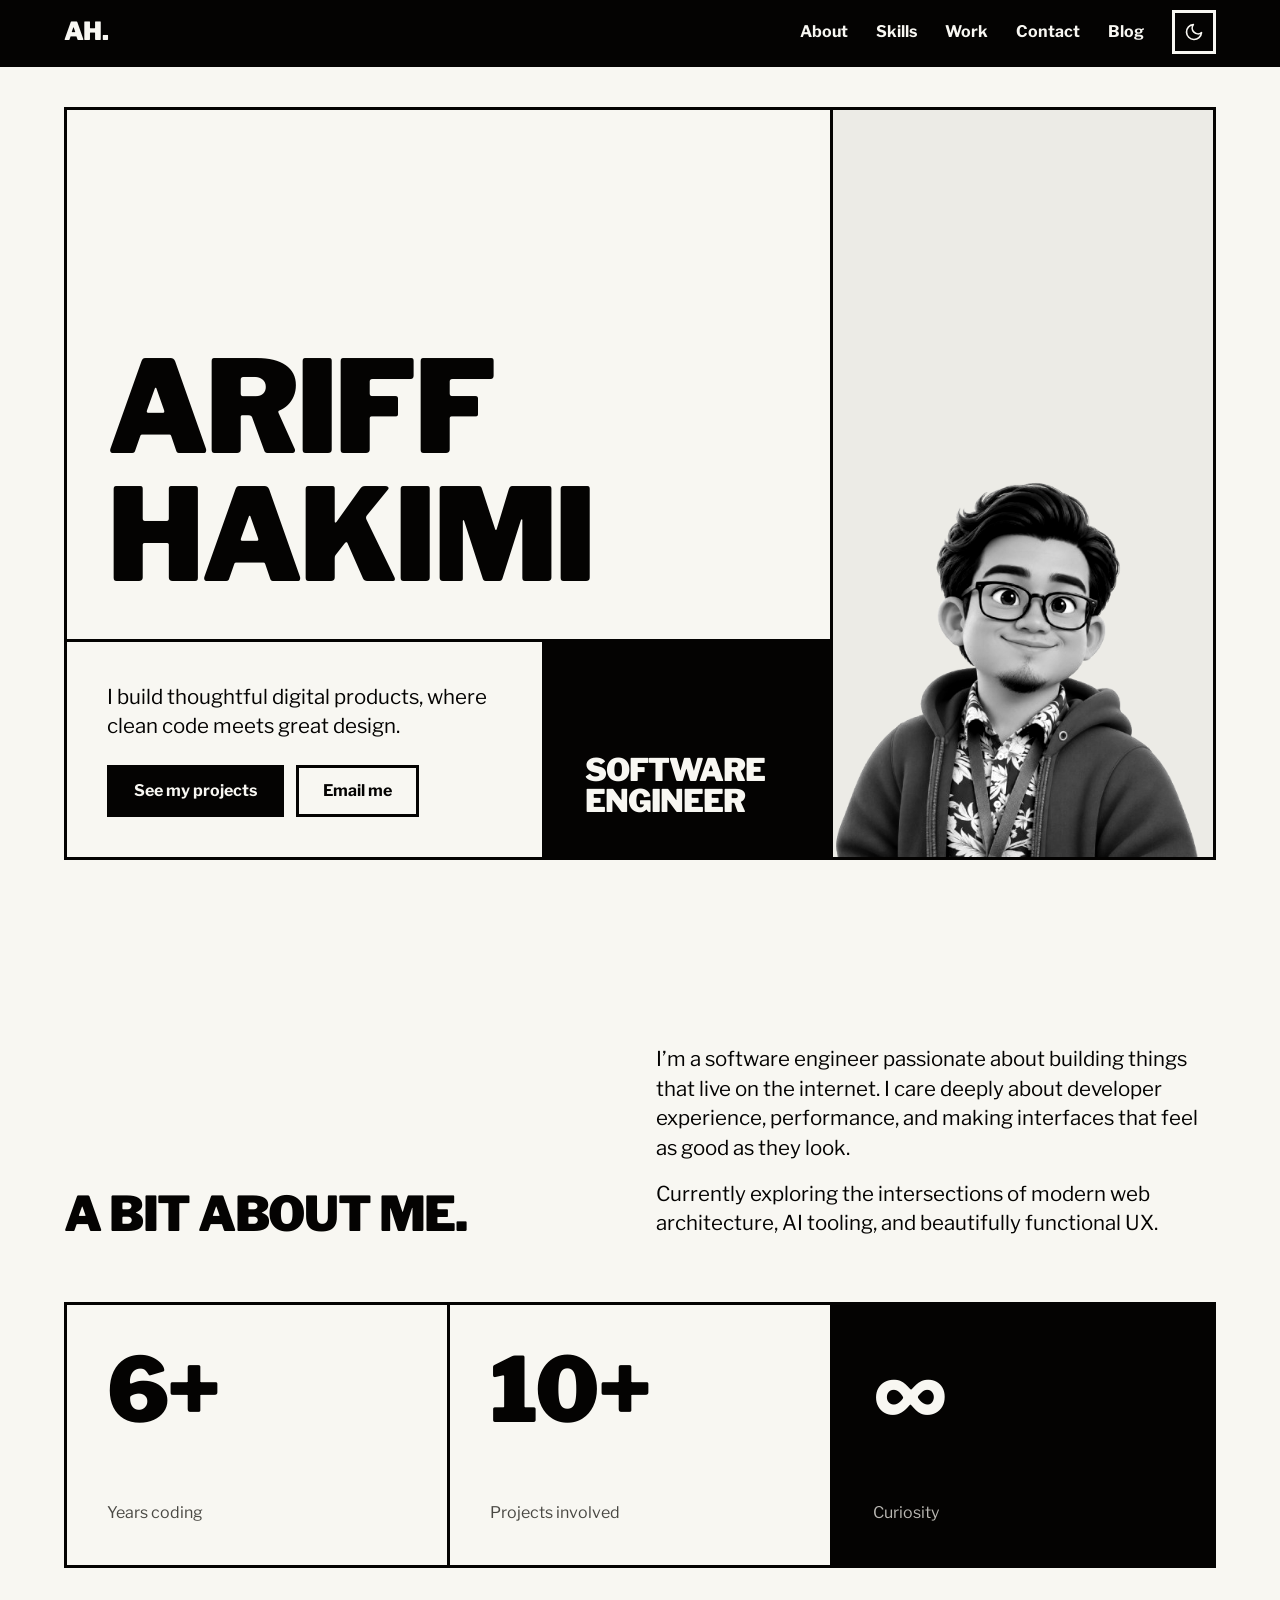
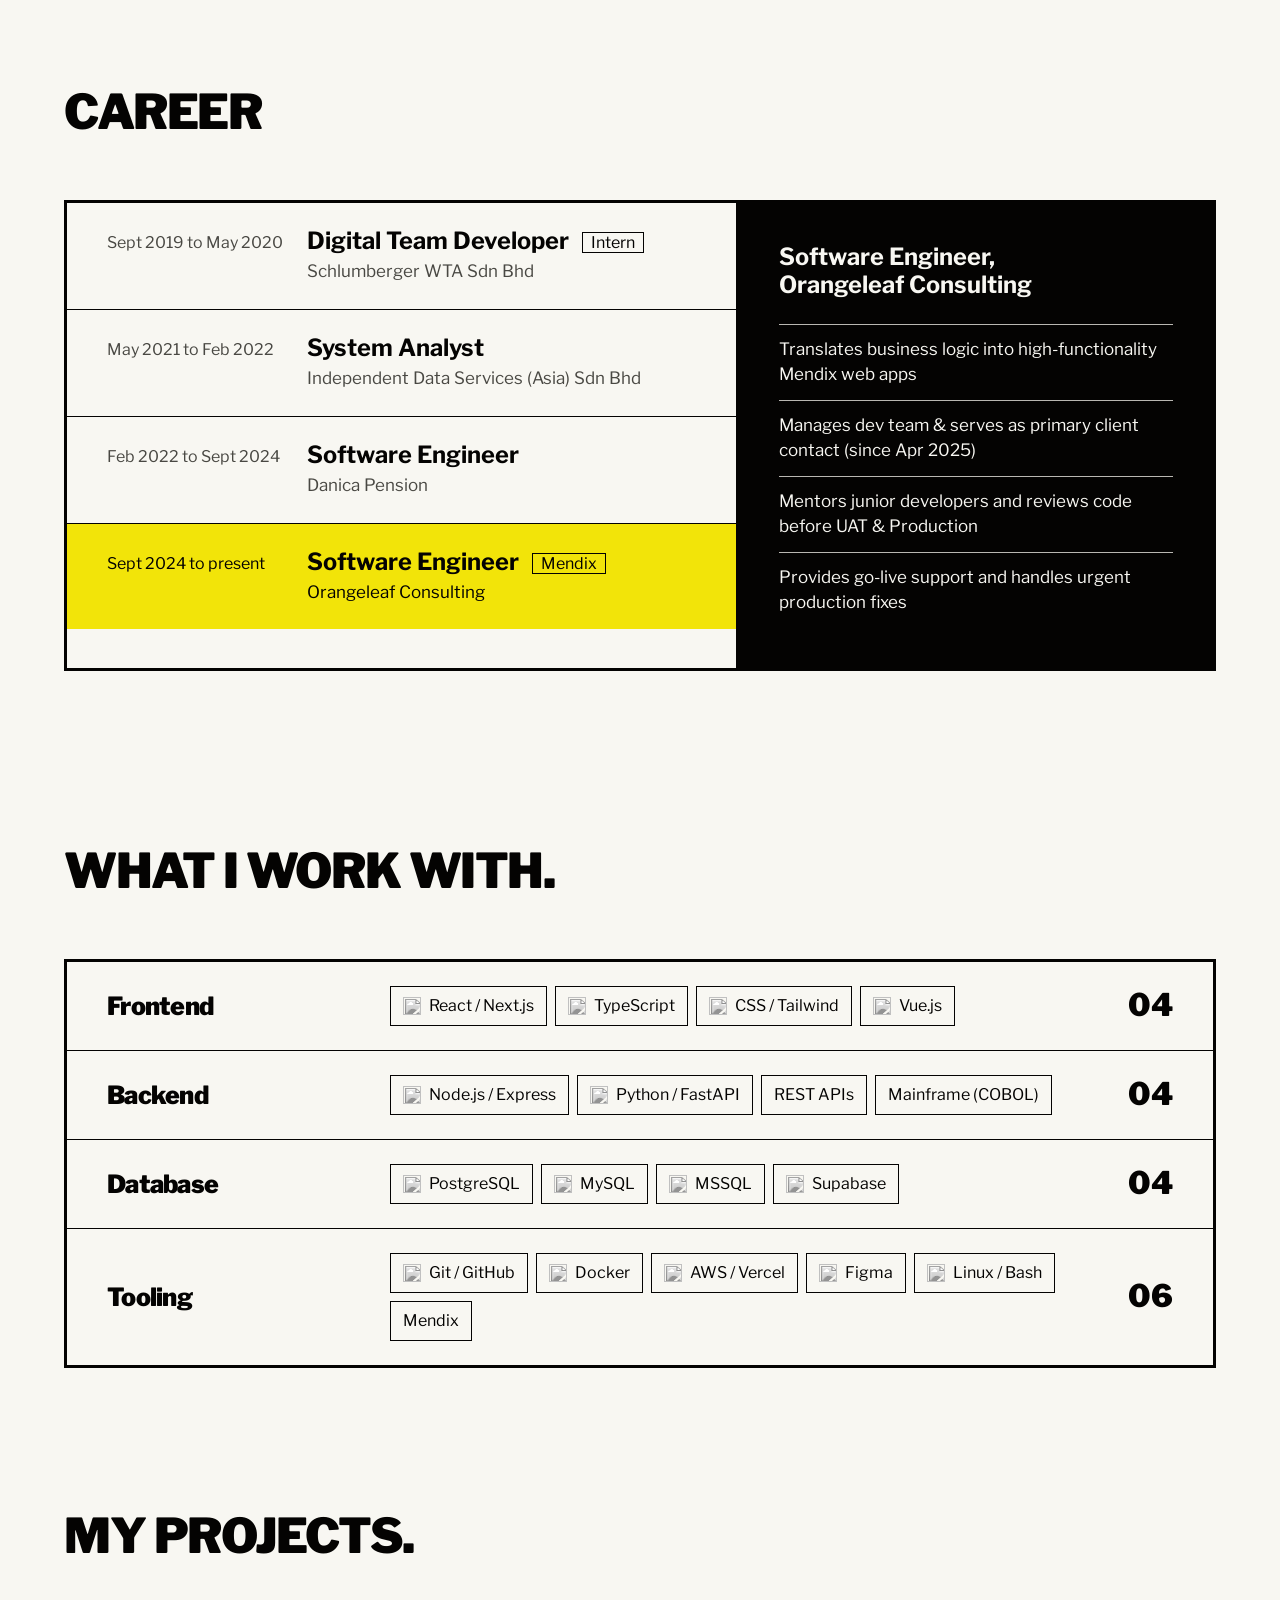
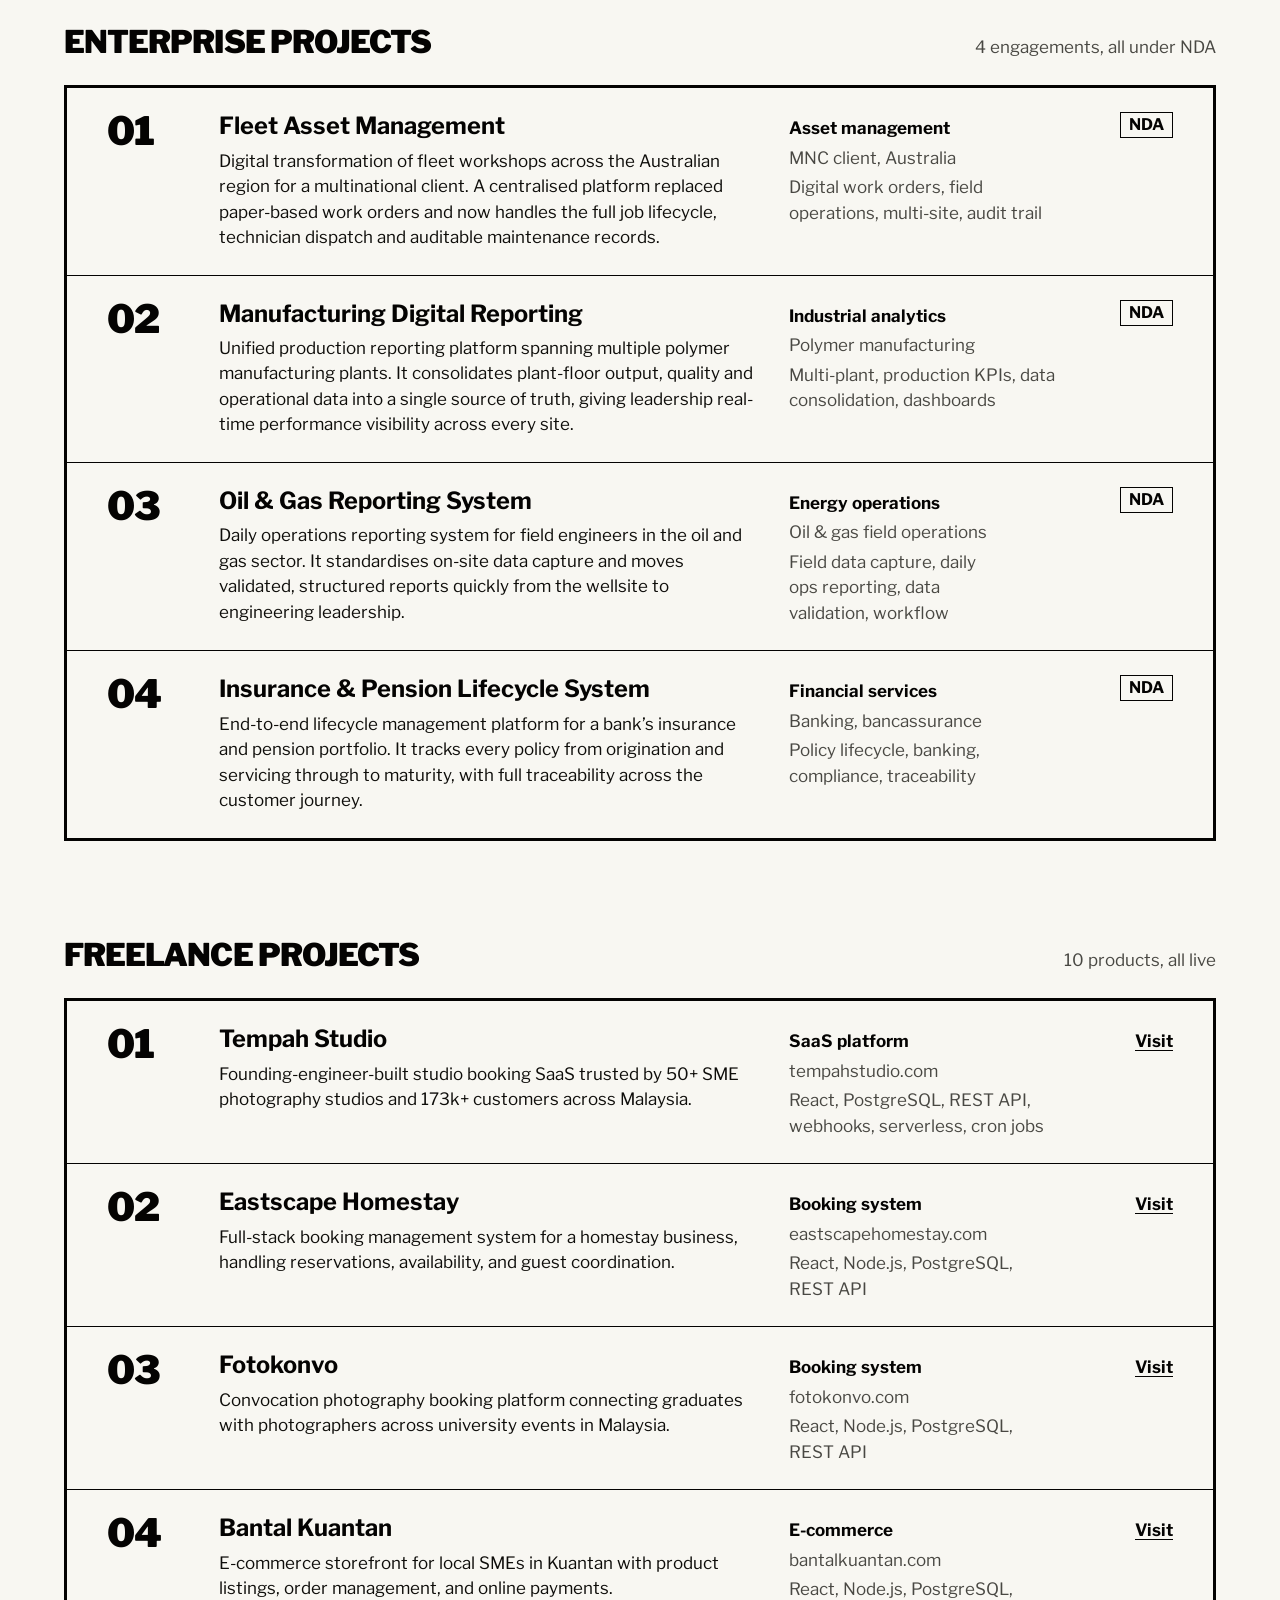
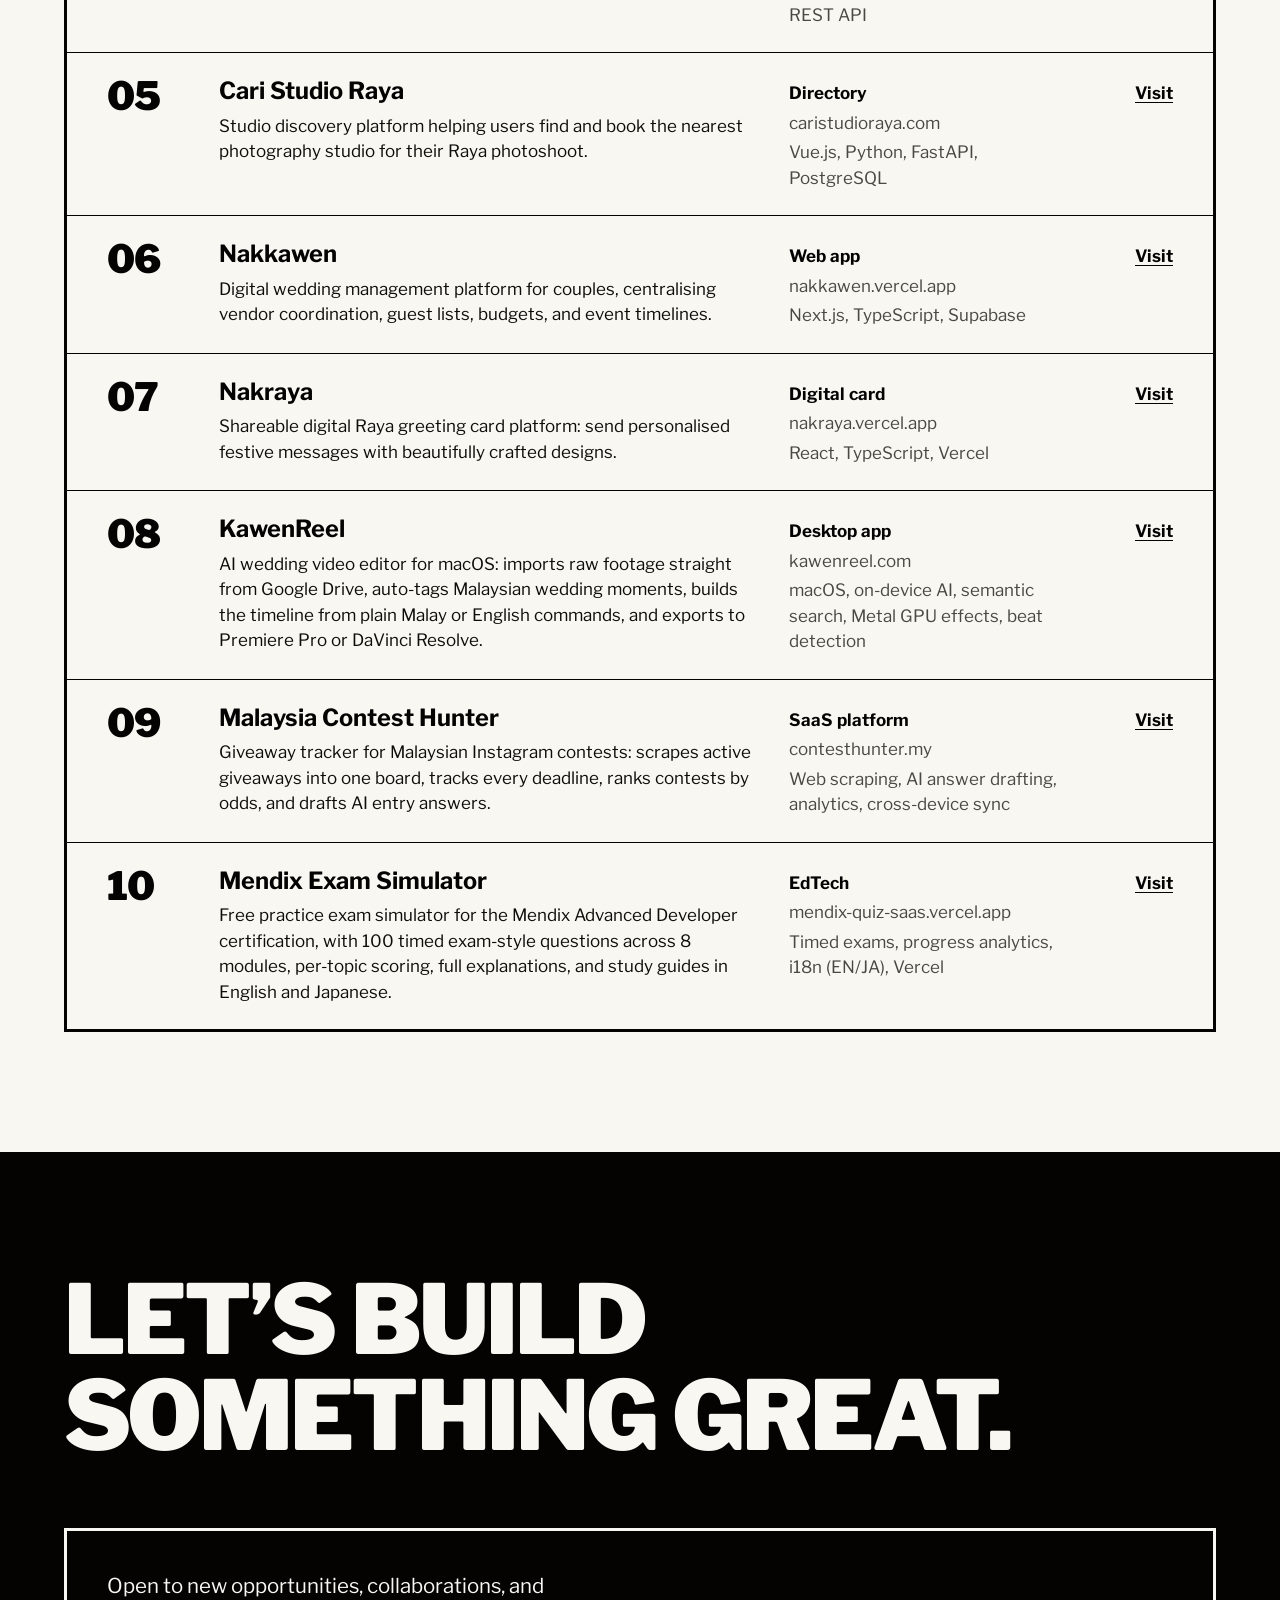
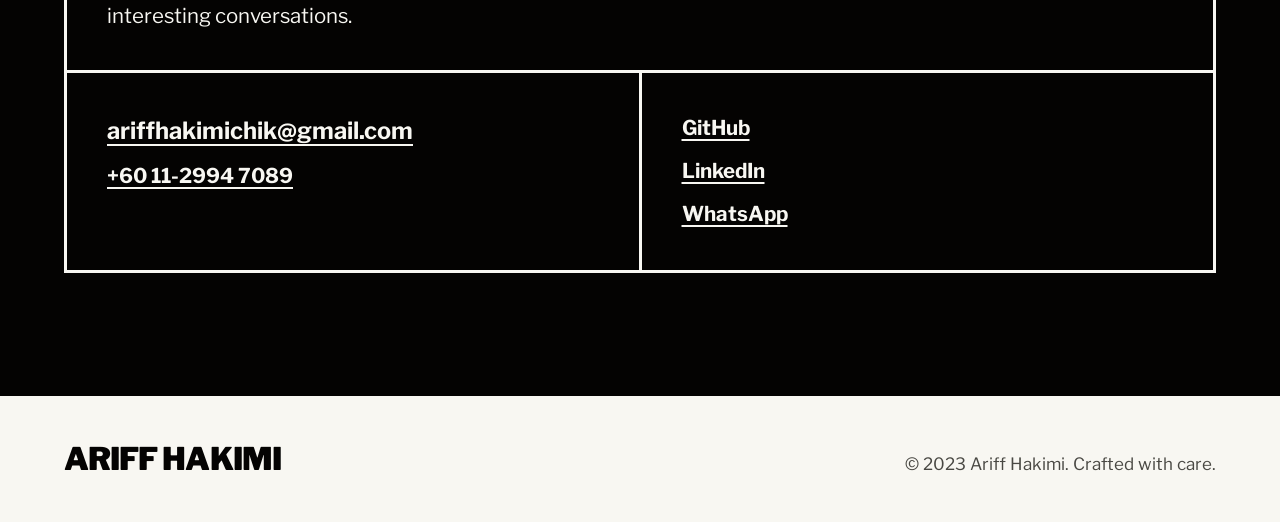
==== commit bd3a96e3: "Add KawenReel, Contest Hunter and Mendix Exam Simulator to freelance projects Co-Authored-By: Claude" ====
--- a/index.html
+++ b/index.html
@@ -270,7 +270,7 @@
         <div class="project-group">
           <div class="project-group-header">
             <h3 class="project-group-title">Freelance projects</h3>
-            <p class="project-group-meta">7 products, all live</p>
+            <p class="project-group-meta">10 products, all live</p>
           </div>
           <ol class="work-index work-index--links">
             <li>
@@ -374,6 +374,51 @@
                   <span class="project-category">Digital card</span>
                   <span class="project-domain">nakraya.vercel.app</span>
                   <span class="project-stack">React, TypeScript, Vercel</span>
+                </span>
+                <span class="project-visit">Visit</span>
+              </a>
+            </li>
+            <li>
+              <a class="work-row" href="https://kawenreel.com" target="_blank" rel="noopener">
+                <span class="project-idx num">08</span>
+                <span class="work-main">
+                  <span class="project-name">KawenReel</span>
+                  <span class="project-desc">AI wedding video editor for macOS: imports raw footage straight from Google Drive, auto-tags Malaysian wedding moments, builds the timeline from plain Malay or English commands, and exports to Premiere Pro or DaVinci Resolve.</span>
+                </span>
+                <span class="work-meta">
+                  <span class="project-category">Desktop app</span>
+                  <span class="project-domain">kawenreel.com</span>
+                  <span class="project-stack">macOS, on-device AI, semantic search, Metal GPU effects, beat detection</span>
+                </span>
+                <span class="project-visit">Visit</span>
+              </a>
+            </li>
+            <li>
+              <a class="work-row" href="https://contesthunter.my" target="_blank" rel="noopener">
+                <span class="project-idx num">09</span>
+                <span class="work-main">
+                  <span class="project-name">Malaysia Contest Hunter</span>
+                  <span class="project-desc">Giveaway tracker for Malaysian Instagram contests: scrapes active giveaways into one board, tracks every deadline, ranks contests by odds, and drafts AI entry answers.</span>
+                </span>
+                <span class="work-meta">
+                  <span class="project-category">SaaS platform</span>
+                  <span class="project-domain">contesthunter.my</span>
+                  <span class="project-stack">Web scraping, AI answer drafting, analytics, cross-device sync</span>
+                </span>
+                <span class="project-visit">Visit</span>
+              </a>
+            </li>
+            <li>
+              <a class="work-row" href="https://mendix-quiz-saas.vercel.app" target="_blank" rel="noopener">
+                <span class="project-idx num">10</span>
+                <span class="work-main">
+                  <span class="project-name">Mendix Exam Simulator</span>
+                  <span class="project-desc">Free practice exam simulator for the Mendix Advanced Developer certification, with 100 timed exam-style questions across 8 modules, per-topic scoring, full explanations, and study guides in English and Japanese.</span>
+                </span>
+                <span class="work-meta">
+                  <span class="project-category">EdTech</span>
+                  <span class="project-domain">mendix-quiz-saas.vercel.app</span>
+                  <span class="project-stack">Timed exams, progress analytics, i18n (EN/JA), Vercel</span>
                 </span>
                 <span class="project-visit">Visit</span>
               </a>
